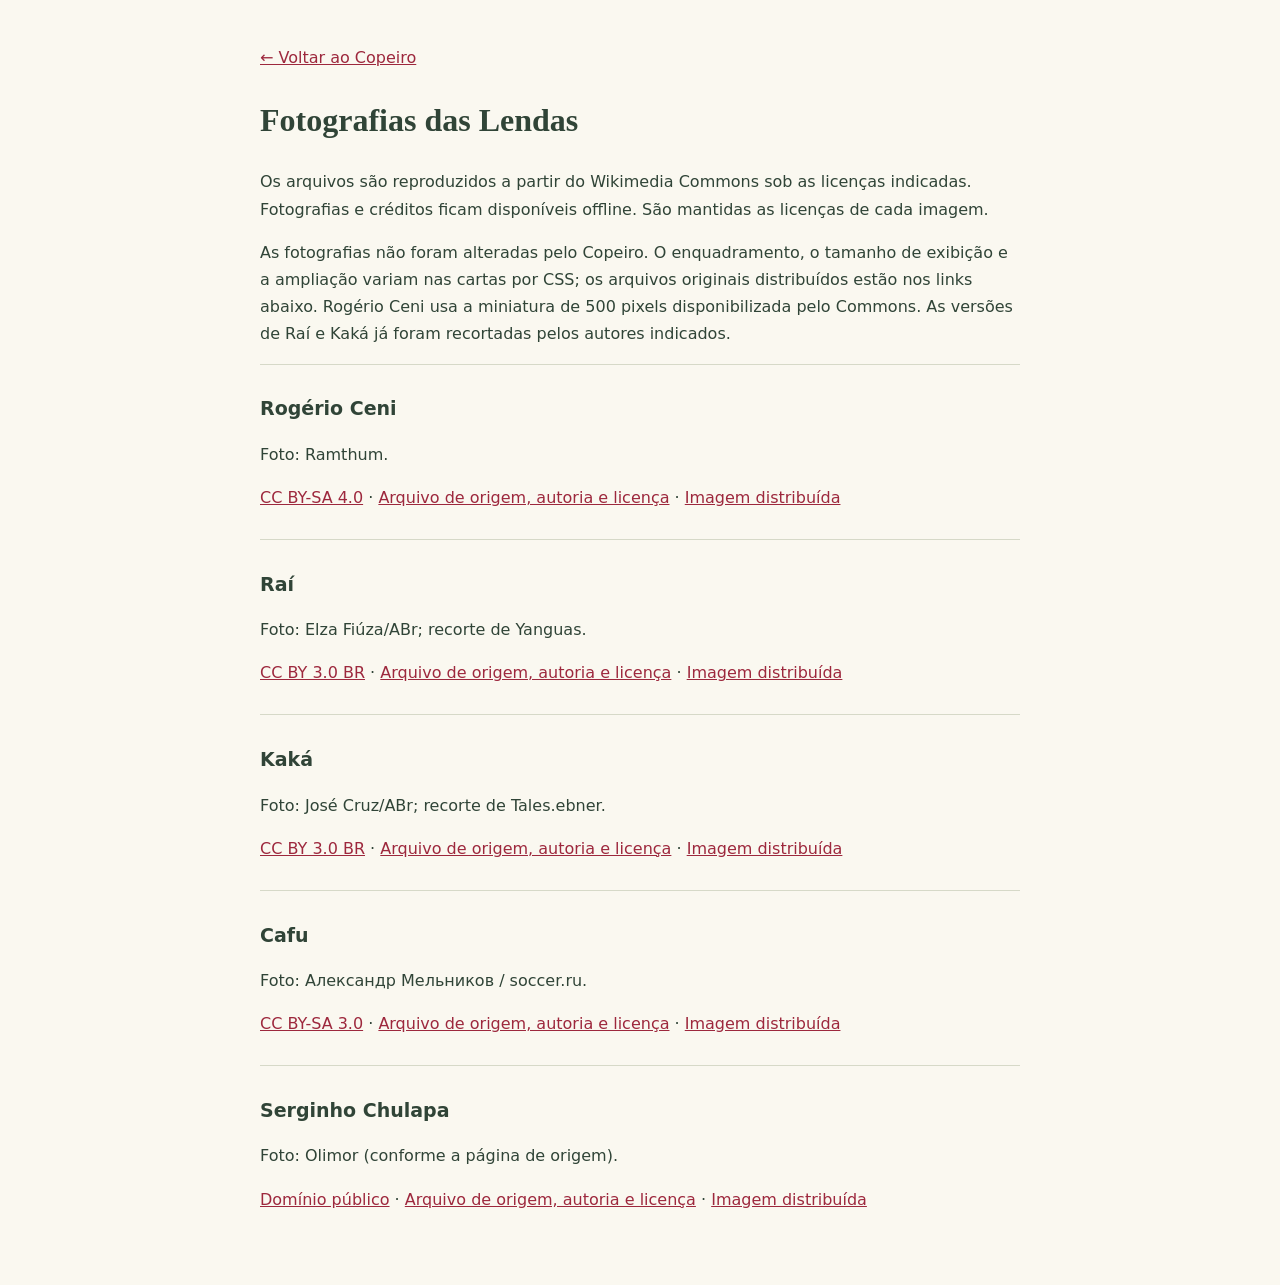
==== imagens/jogadores/CREDITOS.html @ b740996c "Release Cafe and Legends: level three cafe, three new players and legend portraits" ====
<!doctype html><html lang="pt-BR"><meta charset="utf-8"><meta name="viewport" content="width=device-width,initial-scale=1"><title>Créditos das fotos — Copeiro</title><style>body{max-width:760px;padding:24px;margin:20px auto;font:16px/1.7 system-ui;color:#304437;background:#faf8f0}article{border-top:1px solid #d6d9c8;padding:12px 0}h1{font-family:Georgia,serif}h2{font-size:19px}a{color:#9d283d}</style><a href="../../index.html">← Voltar ao Copeiro</a><h1>Fotografias das Lendas</h1><p>Os arquivos são reproduzidos a partir do Wikimedia Commons sob as licenças indicadas. Fotografias e créditos ficam disponíveis offline. São mantidas as licenças de cada imagem.</p><p>As fotografias não foram alteradas pelo Copeiro. O enquadramento, o tamanho de exibição e a ampliação variam nas cartas por CSS; os arquivos originais distribuídos estão nos links abaixo. Rogério Ceni usa a miniatura de 500 pixels disponibilizada pelo Commons. As versões de Raí e Kaká já foram recortadas pelos autores indicados.</p><article><h2>Rogério Ceni</h2><p>Foto: Ramthum.</p><p><a href="https://creativecommons.org/licenses/by-sa/4.0/">CC BY-SA 4.0</a> · <a href="https://commons.wikimedia.org/wiki/File:Rog%C3%A9rio_Ceni_2008.jpg">Arquivo de origem, autoria e licença</a> · <a href="./rogerio-ceni.jpg">Imagem distribuída</a></p></article><article><h2>Raí</h2><p>Foto: Elza Fiúza/ABr; recorte de Yanguas.</p><p><a href="https://creativecommons.org/licenses/by/3.0/br/">CC BY 3.0 BR</a> · <a href="https://commons.wikimedia.org/wiki/File:Rai_em_2009_cropped.jpg">Arquivo de origem, autoria e licença</a> · <a href="./rai.jpg">Imagem distribuída</a></p></article><article><h2>Kaká</h2><p>Foto: José Cruz/ABr; recorte de Tales.ebner.</p><p><a href="https://creativecommons.org/licenses/by/3.0/br/">CC BY 3.0 BR</a> · <a href="https://commons.wikimedia.org/wiki/File:Ricardo_Izecson_dos_Santos_Leite_%28Kak%C3%A1%29_01.jpg">Arquivo de origem, autoria e licença</a> · <a href="./kaka.jpg">Imagem distribuída</a></p></article><article><h2>Cafu</h2><p>Foto: Александр Мельников / soccer.ru.</p><p><a href="https://creativecommons.org/licenses/by-sa/3.0/">CC BY-SA 3.0</a> · <a href="https://commons.wikimedia.org/wiki/File:Marcos_Evangelista_de_Moraes.jpg">Arquivo de origem, autoria e licença</a> · <a href="./cafu.jpg">Imagem distribuída</a></p></article><article><h2>Serginho Chulapa</h2><p>Foto: Olimor (conforme a página de origem).</p><p><a href="https://commons.wikimedia.org/wiki/Commons:Copyright_tags#Public_domain">Domínio público</a> · <a href="https://commons.wikimedia.org/wiki/File:Serginho_chulapa.jpg">Arquivo de origem, autoria e licença</a> · <a href="./serginho-chulapa.jpg">Imagem distribuída</a></p></article></html>
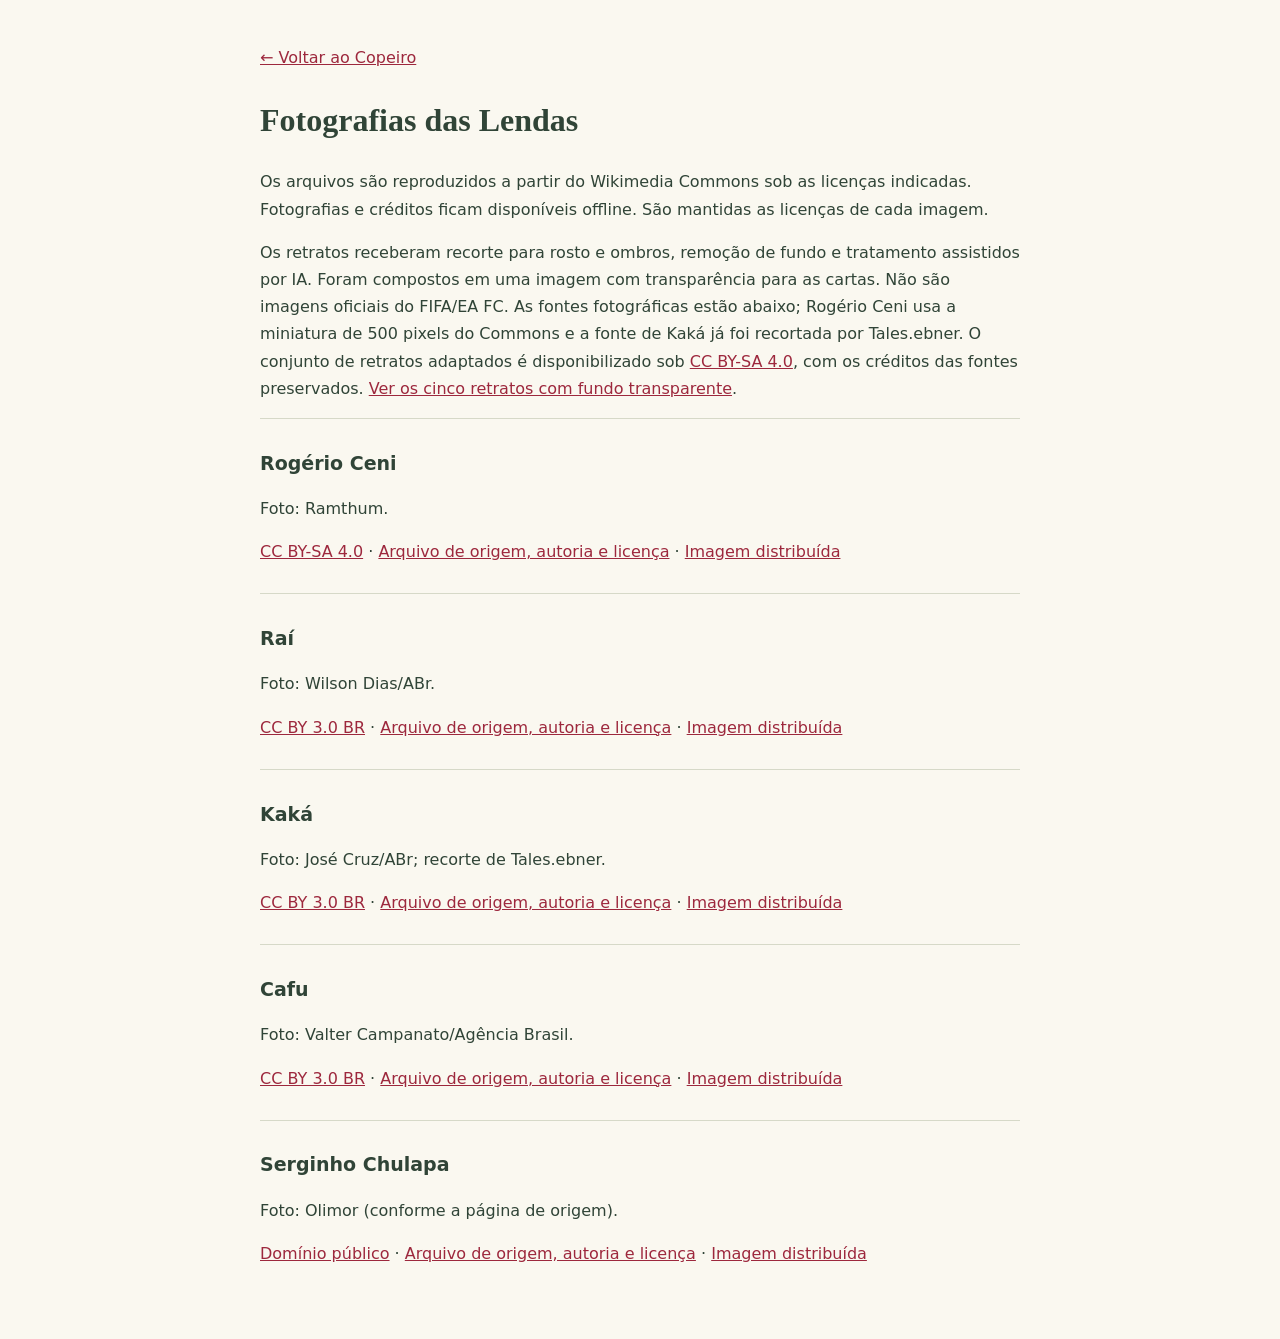
==== commit 6bf89c32: "Give legend cards transparent face portraits in the style of football cards" ====
--- a/imagens/jogadores/CREDITOS.html
+++ b/imagens/jogadores/CREDITOS.html
@@ -1 +1 @@
-<!doctype html><html lang="pt-BR"><meta charset="utf-8"><meta name="viewport" content="width=device-width,initial-scale=1"><title>Créditos das fotos — Copeiro</title><style>body{max-width:760px;padding:24px;margin:20px auto;font:16px/1.7 system-ui;color:#304437;background:#faf8f0}article{border-top:1px solid #d6d9c8;padding:12px 0}h1{font-family:Georgia,serif}h2{font-size:19px}a{color:#9d283d}</style><a href="../../index.html">← Voltar ao Copeiro</a><h1>Fotografias das Lendas</h1><p>Os arquivos são reproduzidos a partir do Wikimedia Commons sob as licenças indicadas. Fotografias e créditos ficam disponíveis offline. São mantidas as licenças de cada imagem.</p><p>As fotografias não foram alteradas pelo Copeiro. O enquadramento, o tamanho de exibição e a ampliação variam nas cartas por CSS; os arquivos originais distribuídos estão nos links abaixo. Rogério Ceni usa a miniatura de 500 pixels disponibilizada pelo Commons. As versões de Raí e Kaká já foram recortadas pelos autores indicados.</p><article><h2>Rogério Ceni</h2><p>Foto: Ramthum.</p><p><a href="https://creativecommons.org/licenses/by-sa/4.0/">CC BY-SA 4.0</a> · <a href="https://commons.wikimedia.org/wiki/File:Rog%C3%A9rio_Ceni_2008.jpg">Arquivo de origem, autoria e licença</a> · <a href="./rogerio-ceni.jpg">Imagem distribuída</a></p></article><article><h2>Raí</h2><p>Foto: Elza Fiúza/ABr; recorte de Yanguas.</p><p><a href="https://creativecommons.org/licenses/by/3.0/br/">CC BY 3.0 BR</a> · <a href="https://commons.wikimedia.org/wiki/File:Rai_em_2009_cropped.jpg">Arquivo de origem, autoria e licença</a> · <a href="./rai.jpg">Imagem distribuída</a></p></article><article><h2>Kaká</h2><p>Foto: José Cruz/ABr; recorte de Tales.ebner.</p><p><a href="https://creativecommons.org/licenses/by/3.0/br/">CC BY 3.0 BR</a> · <a href="https://commons.wikimedia.org/wiki/File:Ricardo_Izecson_dos_Santos_Leite_%28Kak%C3%A1%29_01.jpg">Arquivo de origem, autoria e licença</a> · <a href="./kaka.jpg">Imagem distribuída</a></p></article><article><h2>Cafu</h2><p>Foto: Александр Мельников / soccer.ru.</p><p><a href="https://creativecommons.org/licenses/by-sa/3.0/">CC BY-SA 3.0</a> · <a href="https://commons.wikimedia.org/wiki/File:Marcos_Evangelista_de_Moraes.jpg">Arquivo de origem, autoria e licença</a> · <a href="./cafu.jpg">Imagem distribuída</a></p></article><article><h2>Serginho Chulapa</h2><p>Foto: Olimor (conforme a página de origem).</p><p><a href="https://commons.wikimedia.org/wiki/Commons:Copyright_tags#Public_domain">Domínio público</a> · <a href="https://commons.wikimedia.org/wiki/File:Serginho_chulapa.jpg">Arquivo de origem, autoria e licença</a> · <a href="./serginho-chulapa.jpg">Imagem distribuída</a></p></article></html>+<!doctype html><html lang="pt-BR"><meta charset="utf-8"><meta name="viewport" content="width=device-width,initial-scale=1"><title>Créditos das fotos — Copeiro</title><style>body{max-width:760px;padding:24px;margin:20px auto;font:16px/1.7 system-ui;color:#304437;background:#faf8f0}article{border-top:1px solid #d6d9c8;padding:12px 0}h1{font-family:Georgia,serif}h2{font-size:19px}a{color:#9d283d}</style><a href="../../index.html">← Voltar ao Copeiro</a><h1>Fotografias das Lendas</h1><p>Os arquivos são reproduzidos a partir do Wikimedia Commons sob as licenças indicadas. Fotografias e créditos ficam disponíveis offline. São mantidas as licenças de cada imagem.</p><p>Os retratos receberam recorte para rosto e ombros, remoção de fundo e tratamento assistidos por IA. Foram compostos em uma imagem com transparência para as cartas. Não são imagens oficiais do FIFA/EA FC. As fontes fotográficas estão abaixo; Rogério Ceni usa a miniatura de 500 pixels do Commons e a fonte de Kaká já foi recortada por Tales.ebner. O conjunto de retratos adaptados é disponibilizado sob <a href="https://creativecommons.org/licenses/by-sa/4.0/">CC BY-SA 4.0</a>, com os créditos das fontes preservados. <a href="./lendas-retratos.png?v=140">Ver os cinco retratos com fundo transparente</a>.</p><article><h2>Rogério Ceni</h2><p>Foto: Ramthum.</p><p><a href="https://creativecommons.org/licenses/by-sa/4.0/">CC BY-SA 4.0</a> · <a href="https://commons.wikimedia.org/wiki/File:Rog%C3%A9rio_Ceni_2008.jpg">Arquivo de origem, autoria e licença</a> · <a href="./rogerio-ceni.jpg?v=139">Imagem distribuída</a></p></article><article><h2>Raí</h2><p>Foto: Wilson Dias/ABr.</p><p><a href="https://creativecommons.org/licenses/by/3.0/br/">CC BY 3.0 BR</a> · <a href="https://commons.wikimedia.org/wiki/File:Raiembrasilia.jpg">Arquivo de origem, autoria e licença</a> · <a href="./rai.jpg?v=140">Imagem distribuída</a></p></article><article><h2>Kaká</h2><p>Foto: José Cruz/ABr; recorte de Tales.ebner.</p><p><a href="https://creativecommons.org/licenses/by/3.0/br/">CC BY 3.0 BR</a> · <a href="https://commons.wikimedia.org/wiki/File:Ricardo_Izecson_dos_Santos_Leite_%28Kak%C3%A1%29_01.jpg">Arquivo de origem, autoria e licença</a> · <a href="./kaka.jpg?v=139">Imagem distribuída</a></p></article><article><h2>Cafu</h2><p>Foto: Valter Campanato/Agência Brasil.</p><p><a href="https://creativecommons.org/licenses/by/3.0/br/">CC BY 3.0 BR</a> · <a href="https://commons.wikimedia.org/wiki/File:Exposi%C3%A7%C3%A3o_Brasil%2C_um_pa%C3%ADs%2C_um_mundo_-_Cafu_%28cropped%29.jpg">Arquivo de origem, autoria e licença</a> · <a href="./cafu.jpg?v=140">Imagem distribuída</a></p></article><article><h2>Serginho Chulapa</h2><p>Foto: Olimor (conforme a página de origem).</p><p><a href="https://commons.wikimedia.org/wiki/Commons:Copyright_tags#Public_domain">Domínio público</a> · <a href="https://commons.wikimedia.org/wiki/File:Serginho_chulapa.jpg">Arquivo de origem, autoria e licença</a> · <a href="./serginho-chulapa.jpg?v=139">Imagem distribuída</a></p></article></html>
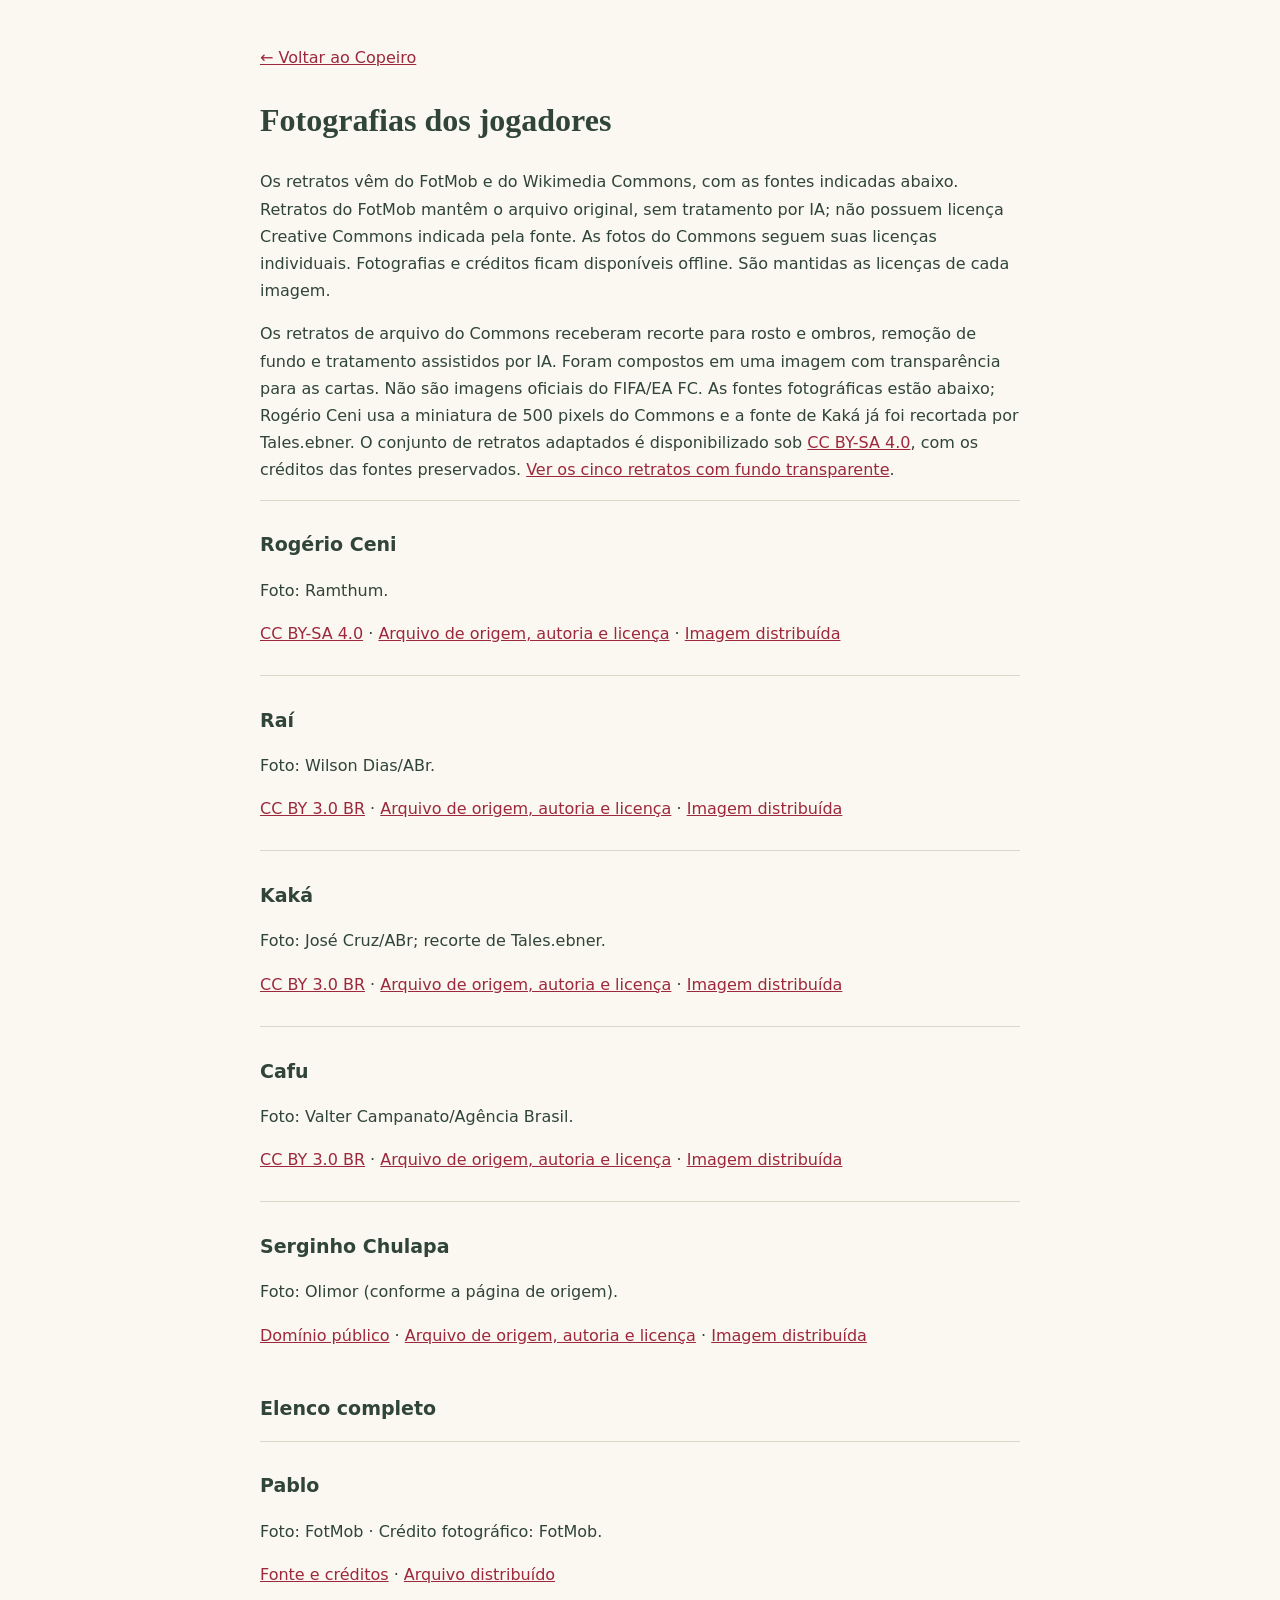
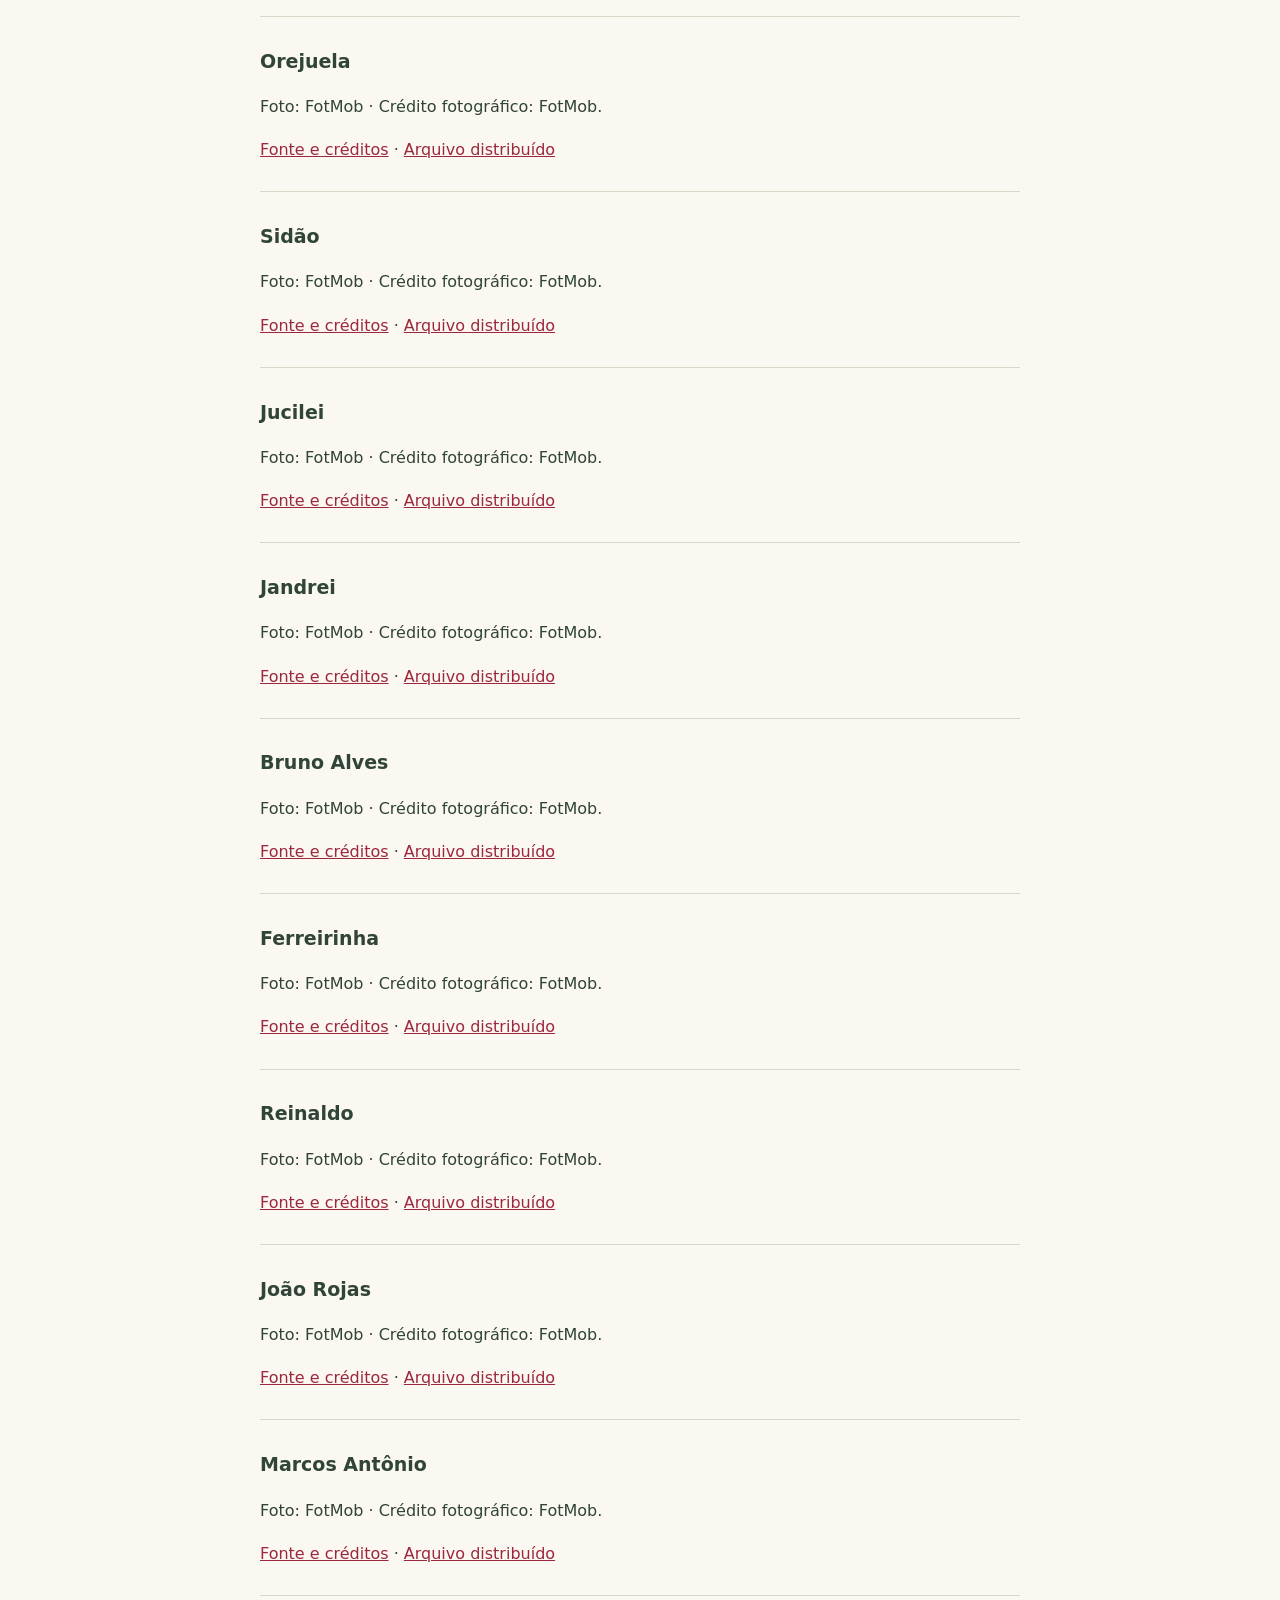
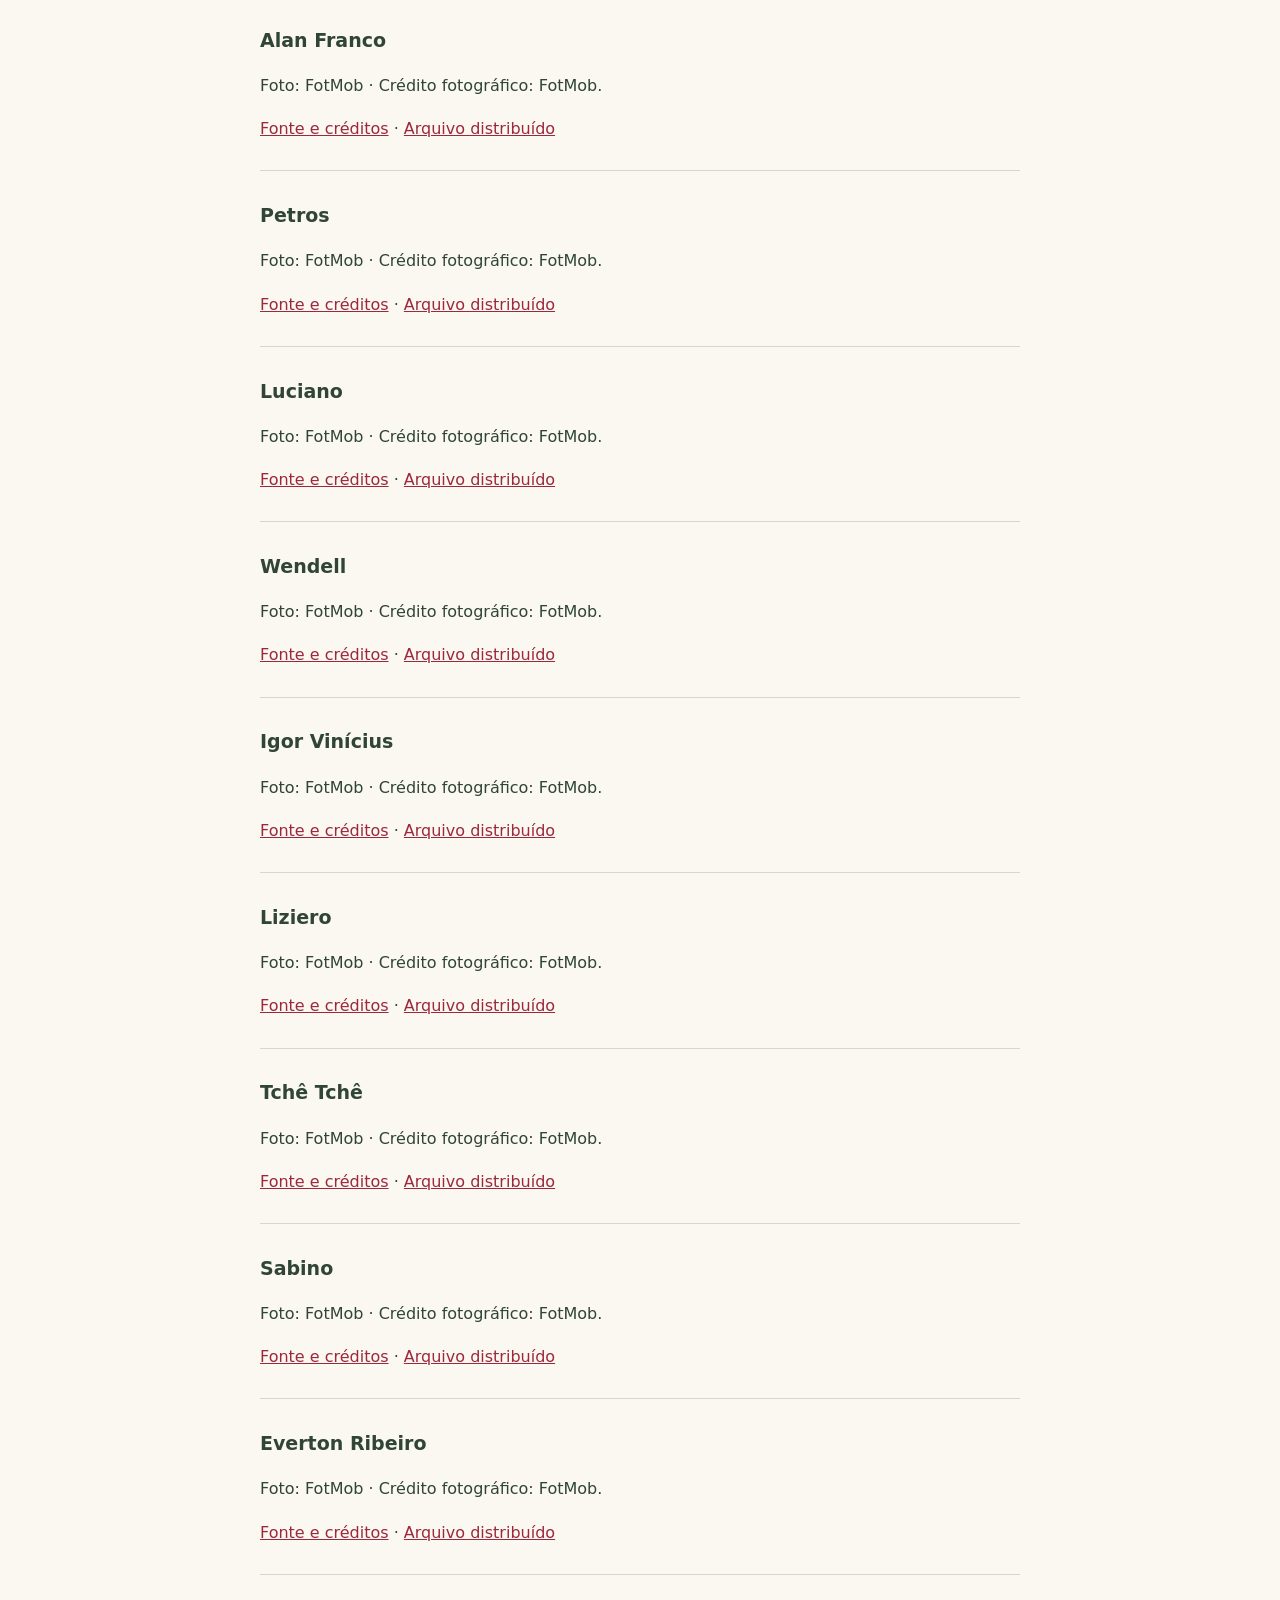
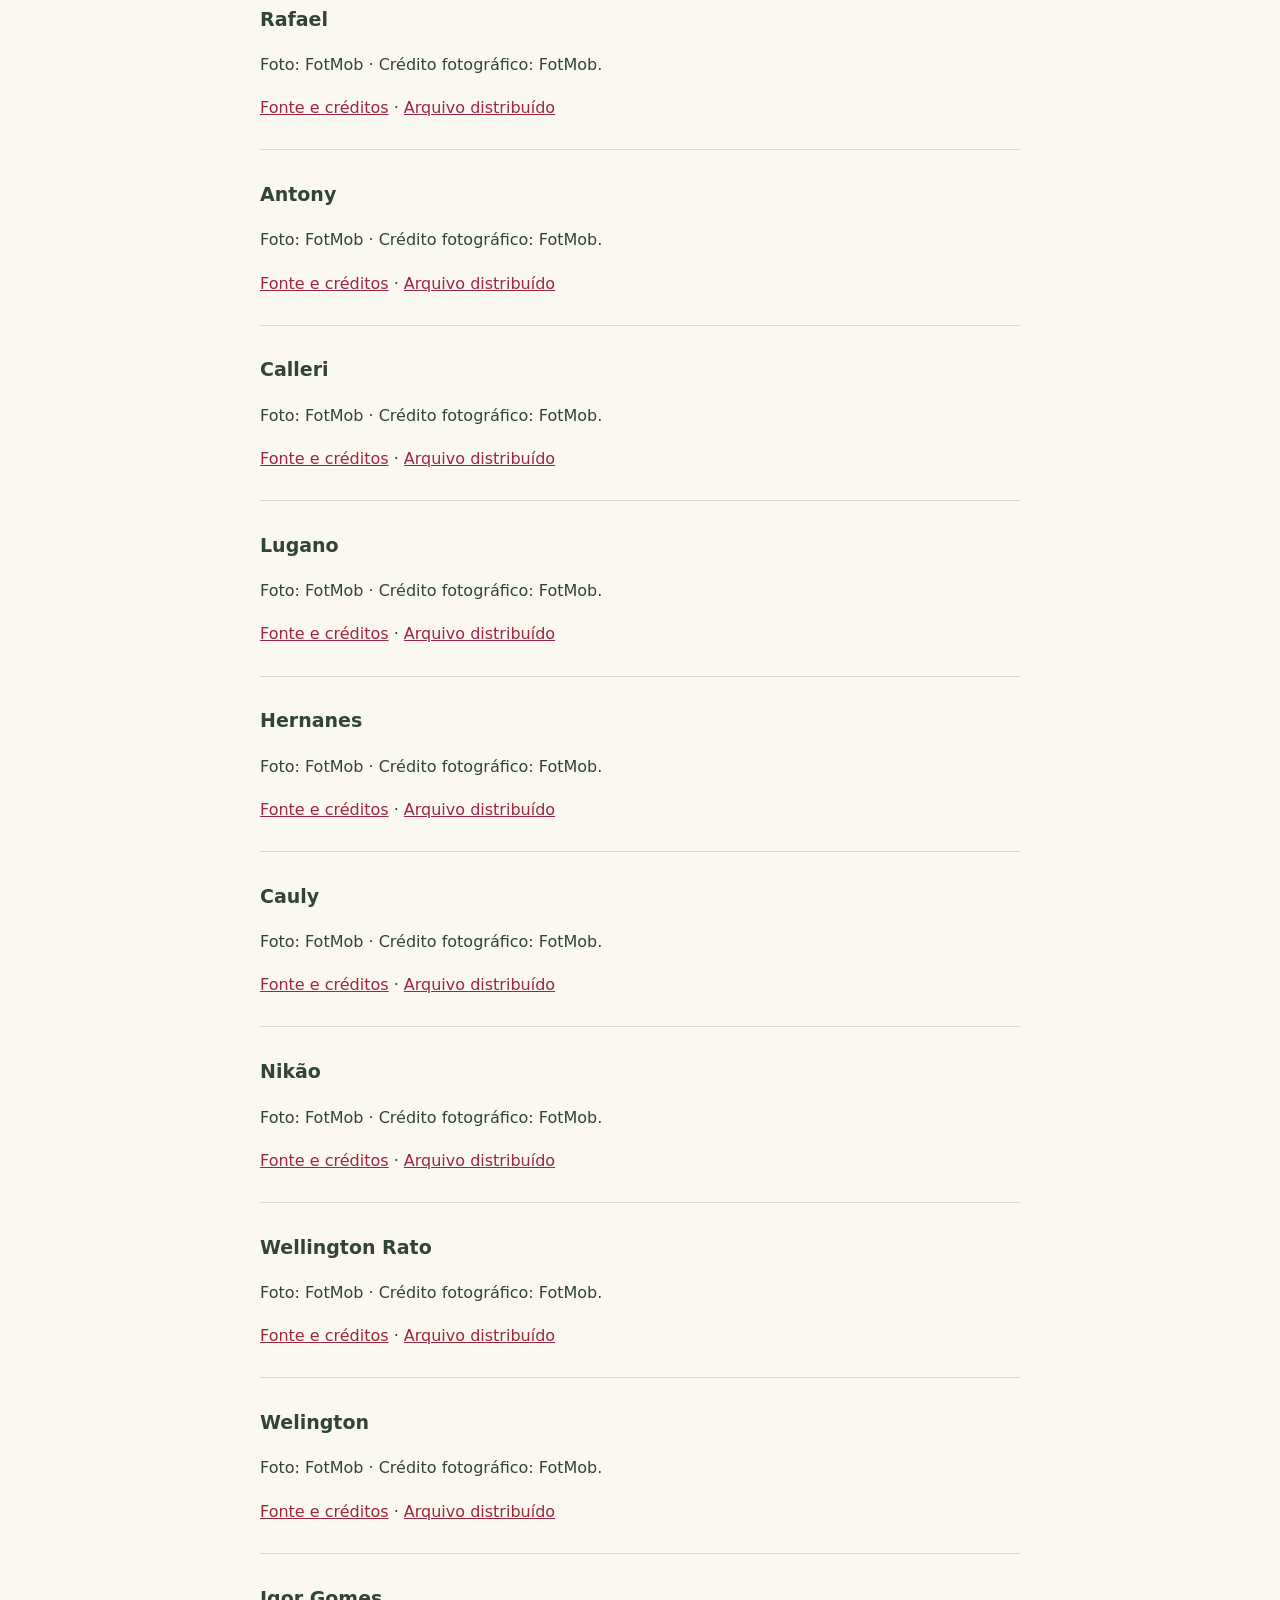
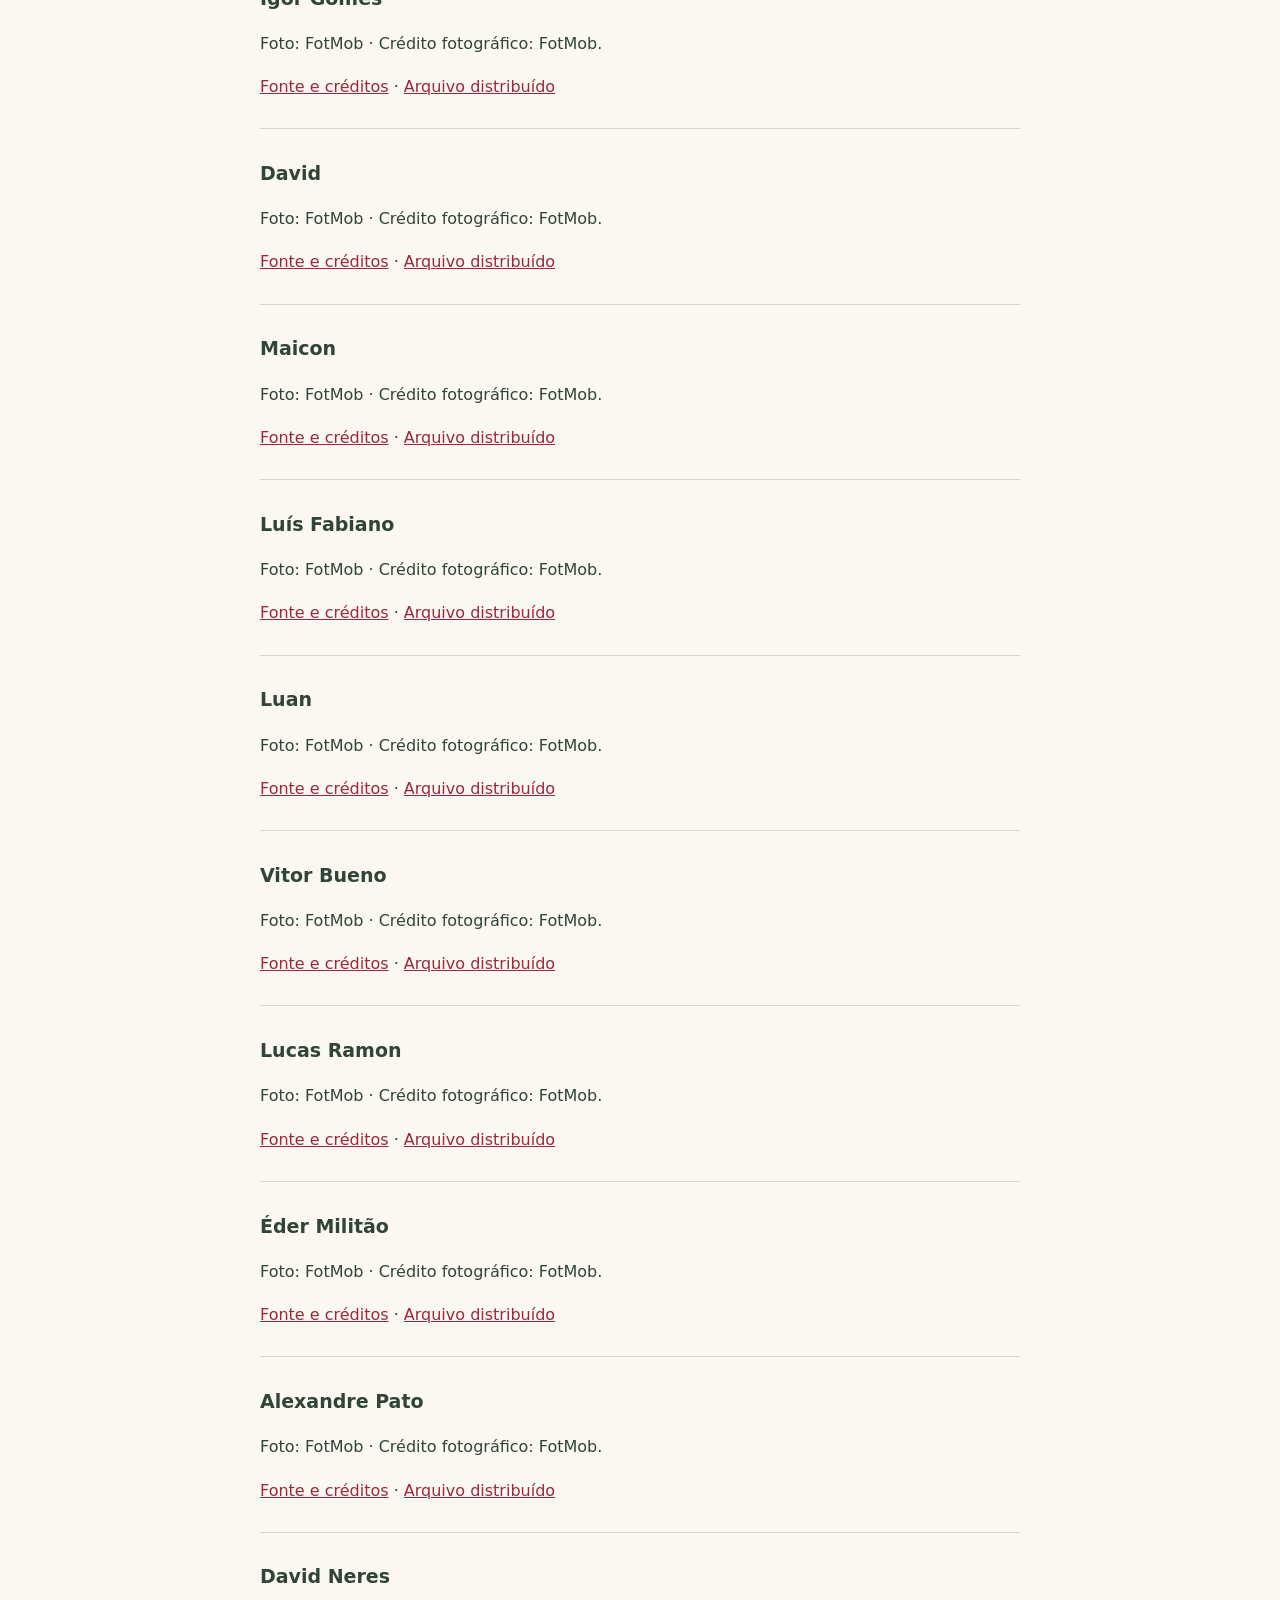
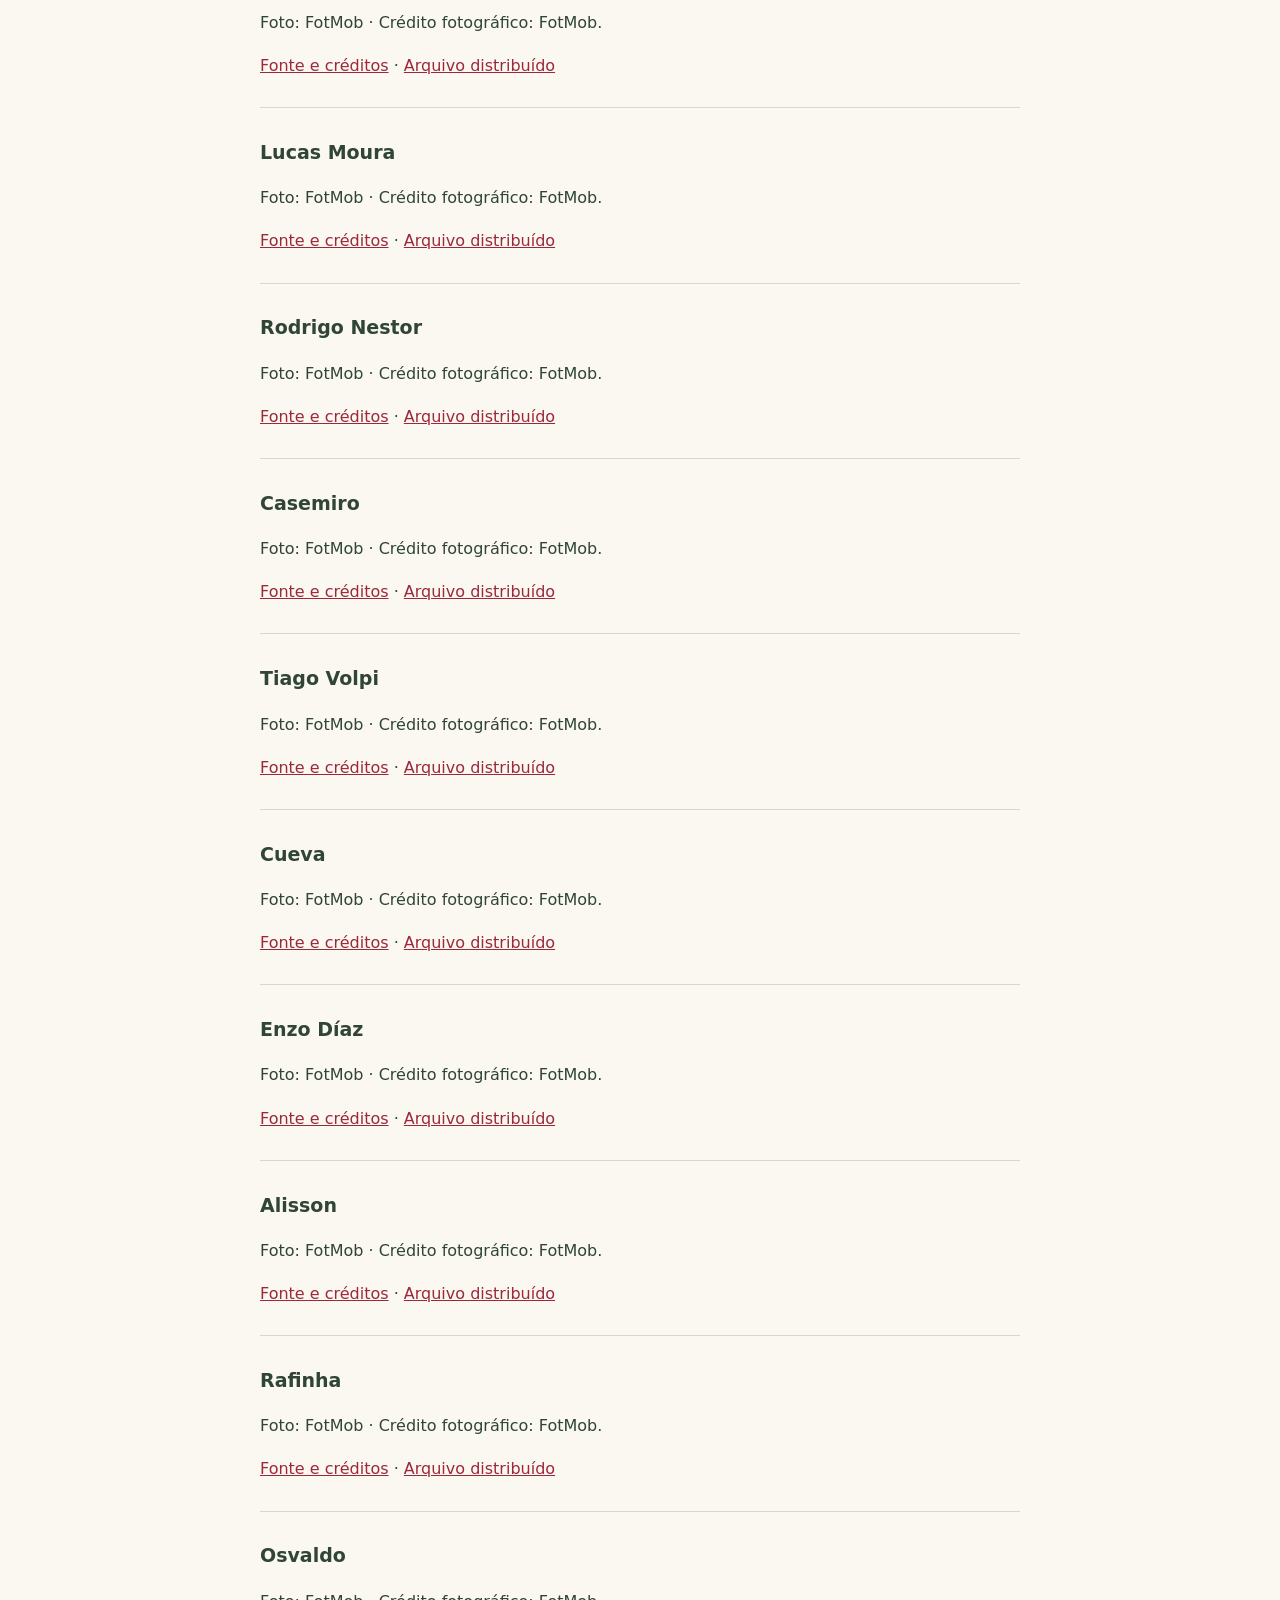
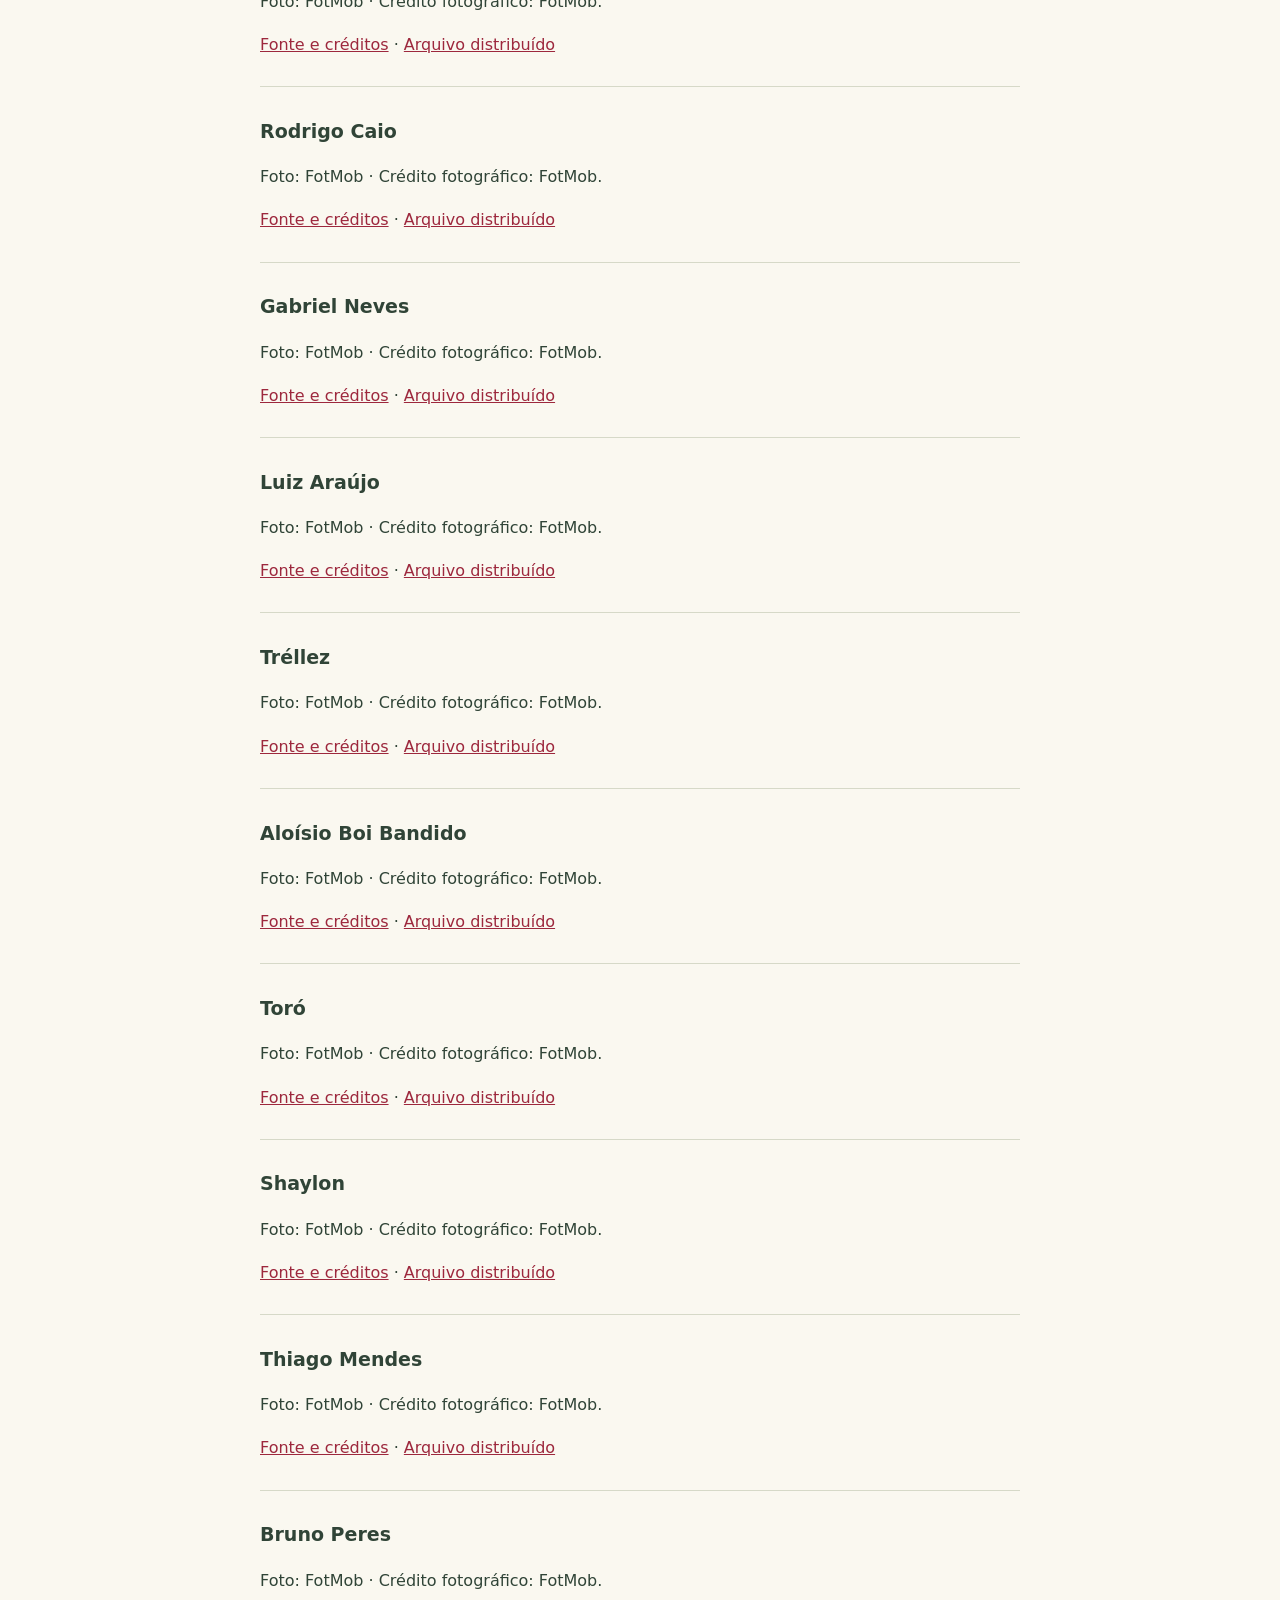
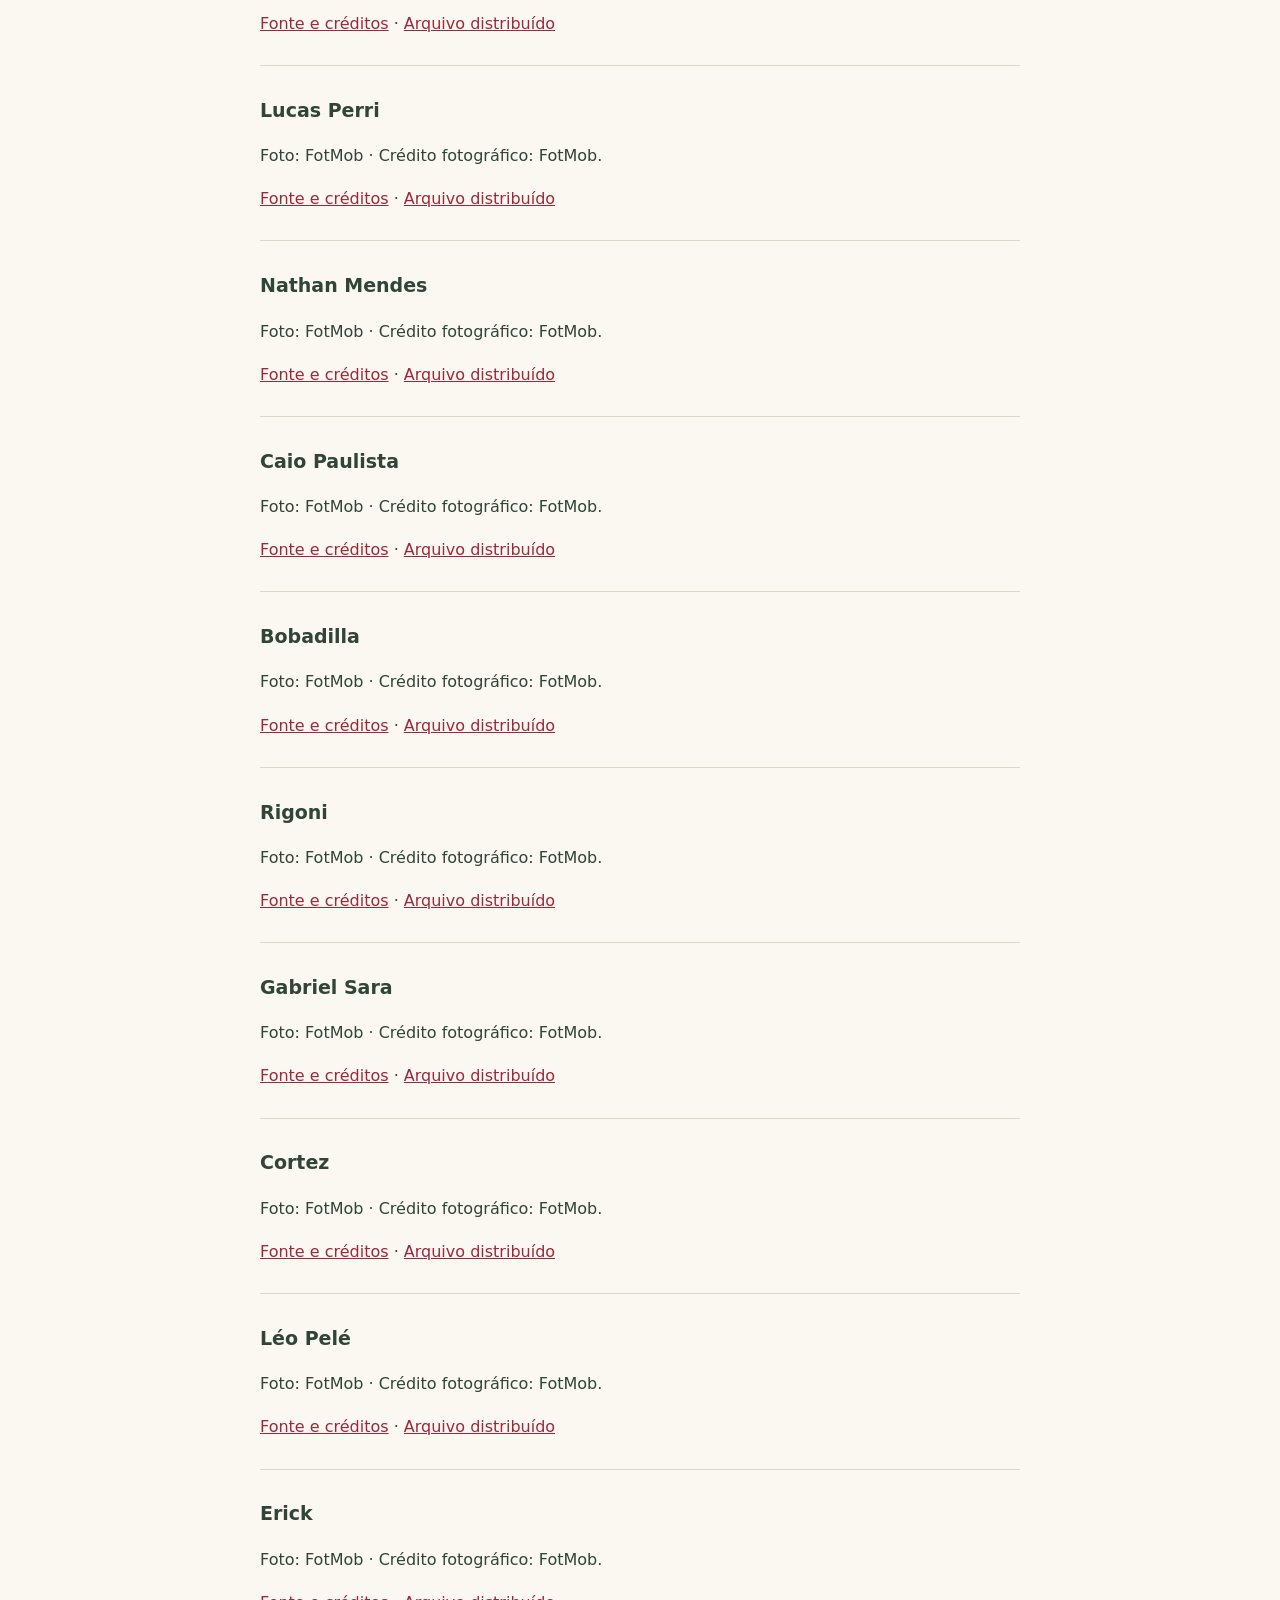
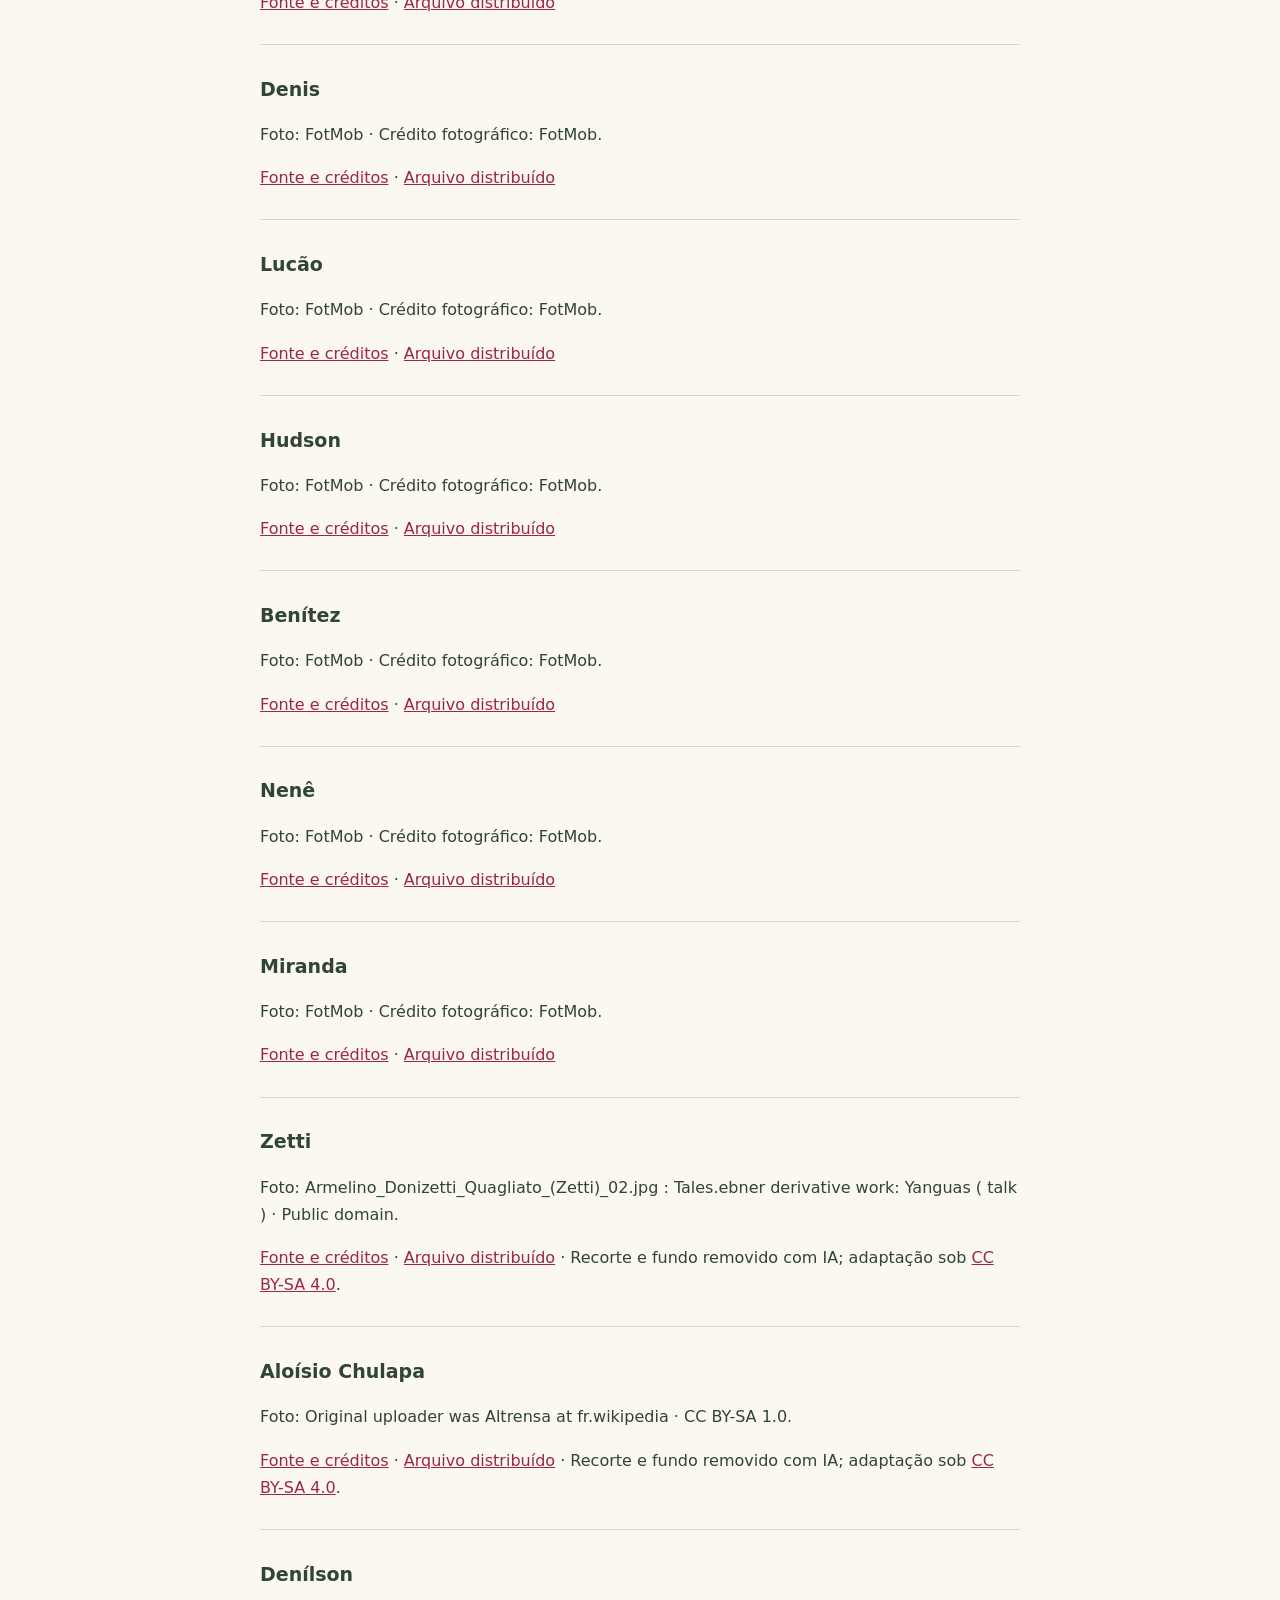
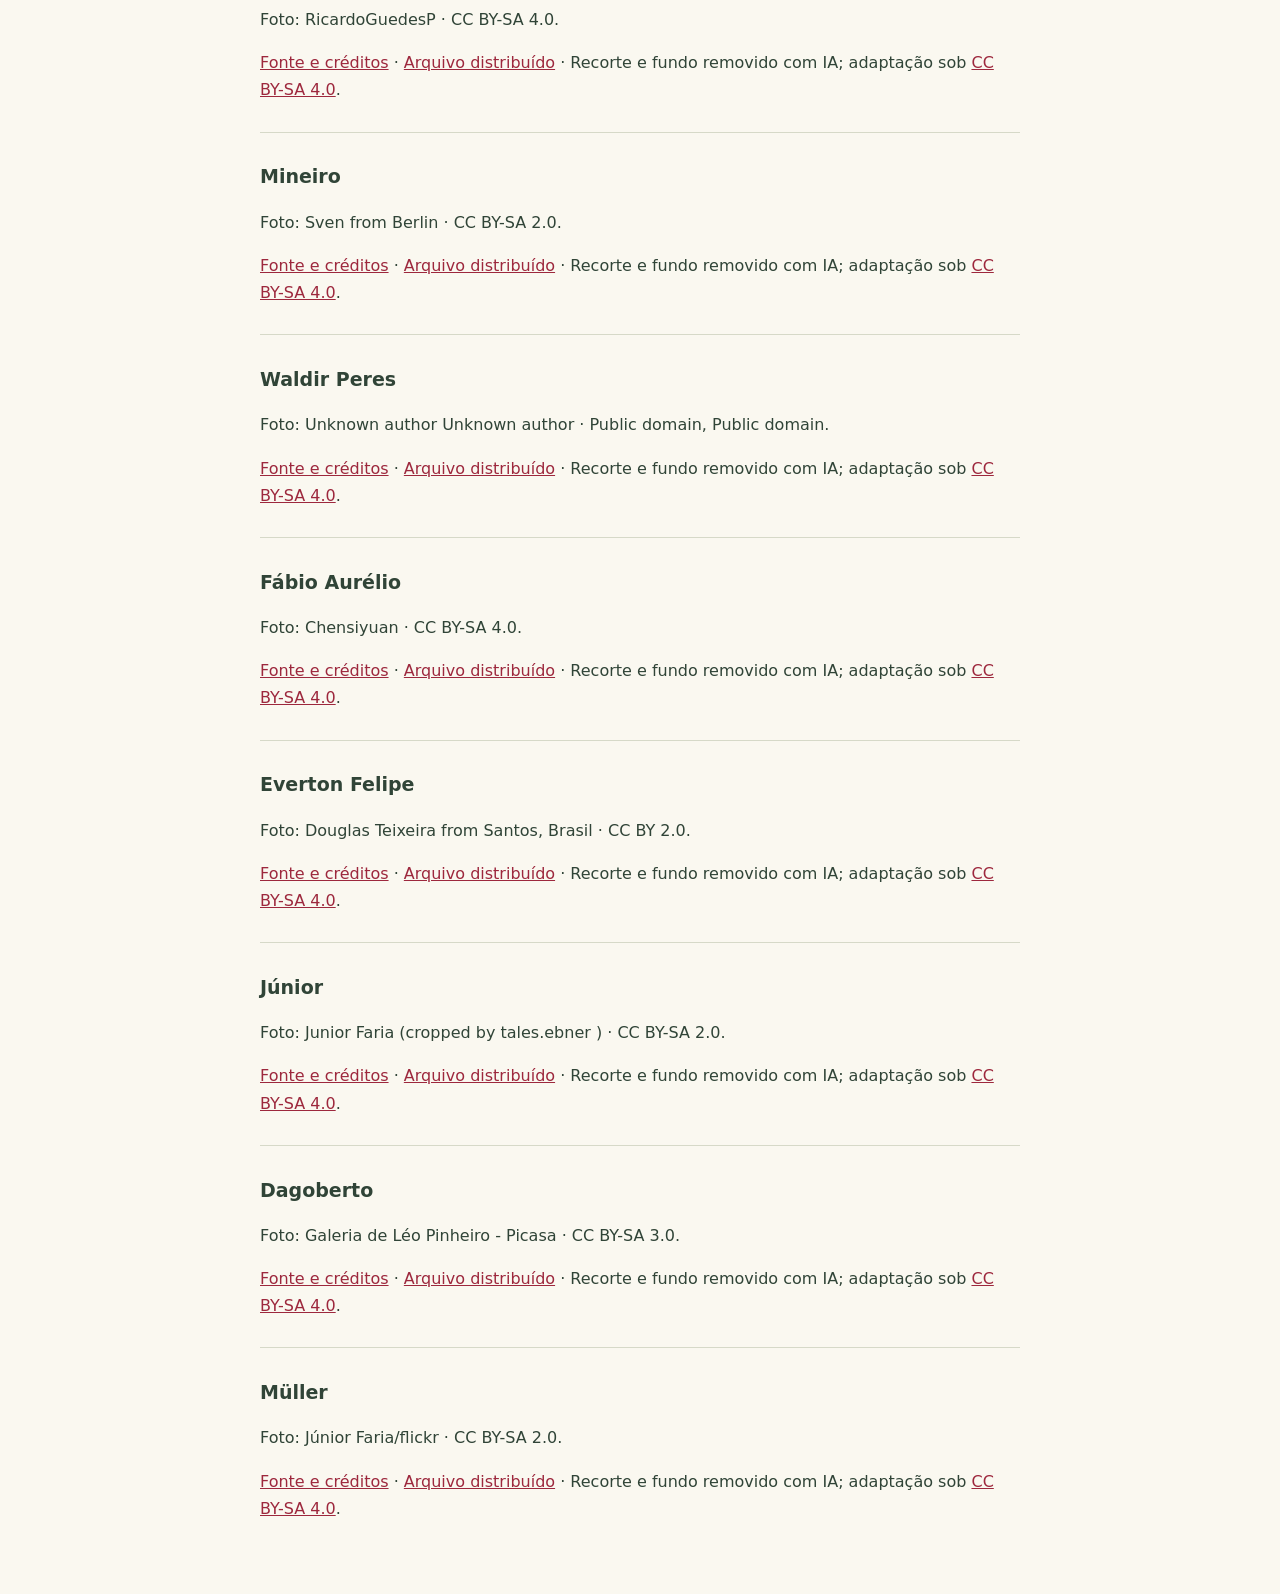
==== commit 45c21e59: "Add portraits for entire squad and sell duplicates during pack reveal" ====
--- a/imagens/jogadores/CREDITOS.html
+++ b/imagens/jogadores/CREDITOS.html
@@ -1 +1 @@
-<!doctype html><html lang="pt-BR"><meta charset="utf-8"><meta name="viewport" content="width=device-width,initial-scale=1"><title>Créditos das fotos — Copeiro</title><style>body{max-width:760px;padding:24px;margin:20px auto;font:16px/1.7 system-ui;color:#304437;background:#faf8f0}article{border-top:1px solid #d6d9c8;padding:12px 0}h1{font-family:Georgia,serif}h2{font-size:19px}a{color:#9d283d}</style><a href="../../index.html">← Voltar ao Copeiro</a><h1>Fotografias das Lendas</h1><p>Os arquivos são reproduzidos a partir do Wikimedia Commons sob as licenças indicadas. Fotografias e créditos ficam disponíveis offline. São mantidas as licenças de cada imagem.</p><p>Os retratos receberam recorte para rosto e ombros, remoção de fundo e tratamento assistidos por IA. Foram compostos em uma imagem com transparência para as cartas. Não são imagens oficiais do FIFA/EA FC. As fontes fotográficas estão abaixo; Rogério Ceni usa a miniatura de 500 pixels do Commons e a fonte de Kaká já foi recortada por Tales.ebner. O conjunto de retratos adaptados é disponibilizado sob <a href="https://creativecommons.org/licenses/by-sa/4.0/">CC BY-SA 4.0</a>, com os créditos das fontes preservados. <a href="./lendas-retratos.png?v=140">Ver os cinco retratos com fundo transparente</a>.</p><article><h2>Rogério Ceni</h2><p>Foto: Ramthum.</p><p><a href="https://creativecommons.org/licenses/by-sa/4.0/">CC BY-SA 4.0</a> · <a href="https://commons.wikimedia.org/wiki/File:Rog%C3%A9rio_Ceni_2008.jpg">Arquivo de origem, autoria e licença</a> · <a href="./rogerio-ceni.jpg?v=139">Imagem distribuída</a></p></article><article><h2>Raí</h2><p>Foto: Wilson Dias/ABr.</p><p><a href="https://creativecommons.org/licenses/by/3.0/br/">CC BY 3.0 BR</a> · <a href="https://commons.wikimedia.org/wiki/File:Raiembrasilia.jpg">Arquivo de origem, autoria e licença</a> · <a href="./rai.jpg?v=140">Imagem distribuída</a></p></article><article><h2>Kaká</h2><p>Foto: José Cruz/ABr; recorte de Tales.ebner.</p><p><a href="https://creativecommons.org/licenses/by/3.0/br/">CC BY 3.0 BR</a> · <a href="https://commons.wikimedia.org/wiki/File:Ricardo_Izecson_dos_Santos_Leite_%28Kak%C3%A1%29_01.jpg">Arquivo de origem, autoria e licença</a> · <a href="./kaka.jpg?v=139">Imagem distribuída</a></p></article><article><h2>Cafu</h2><p>Foto: Valter Campanato/Agência Brasil.</p><p><a href="https://creativecommons.org/licenses/by/3.0/br/">CC BY 3.0 BR</a> · <a href="https://commons.wikimedia.org/wiki/File:Exposi%C3%A7%C3%A3o_Brasil%2C_um_pa%C3%ADs%2C_um_mundo_-_Cafu_%28cropped%29.jpg">Arquivo de origem, autoria e licença</a> · <a href="./cafu.jpg?v=140">Imagem distribuída</a></p></article><article><h2>Serginho Chulapa</h2><p>Foto: Olimor (conforme a página de origem).</p><p><a href="https://commons.wikimedia.org/wiki/Commons:Copyright_tags#Public_domain">Domínio público</a> · <a href="https://commons.wikimedia.org/wiki/File:Serginho_chulapa.jpg">Arquivo de origem, autoria e licença</a> · <a href="./serginho-chulapa.jpg?v=139">Imagem distribuída</a></p></article></html>+<!doctype html><html lang="pt-BR"><meta charset="utf-8"><meta name="viewport" content="width=device-width,initial-scale=1"><title>Créditos das fotos — Copeiro</title><style>body{max-width:760px;padding:24px;margin:20px auto;font:16px/1.7 system-ui;color:#304437;background:#faf8f0}article{border-top:1px solid #d6d9c8;padding:12px 0}h1{font-family:Georgia,serif}h2{font-size:19px}a{color:#9d283d}</style><a href="../../index.html">← Voltar ao Copeiro</a><h1>Fotografias dos jogadores</h1><p>Os retratos vêm do FotMob e do Wikimedia Commons, com as fontes indicadas abaixo. Retratos do FotMob mantêm o arquivo original, sem tratamento por IA; não possuem licença Creative Commons indicada pela fonte. As fotos do Commons seguem suas licenças individuais. Fotografias e créditos ficam disponíveis offline. São mantidas as licenças de cada imagem.</p><p>Os retratos de arquivo do Commons receberam recorte para rosto e ombros, remoção de fundo e tratamento assistidos por IA. Foram compostos em uma imagem com transparência para as cartas. Não são imagens oficiais do FIFA/EA FC. As fontes fotográficas estão abaixo; Rogério Ceni usa a miniatura de 500 pixels do Commons e a fonte de Kaká já foi recortada por Tales.ebner. O conjunto de retratos adaptados é disponibilizado sob <a href="https://creativecommons.org/licenses/by-sa/4.0/">CC BY-SA 4.0</a>, com os créditos das fontes preservados. <a href="./lendas-retratos.png?v=140">Ver os cinco retratos com fundo transparente</a>.</p><article><h2>Rogério Ceni</h2><p>Foto: Ramthum.</p><p><a href="https://creativecommons.org/licenses/by-sa/4.0/">CC BY-SA 4.0</a> · <a href="https://commons.wikimedia.org/wiki/File:Rog%C3%A9rio_Ceni_2008.jpg">Arquivo de origem, autoria e licença</a> · <a href="./rogerio-ceni.jpg?v=139">Imagem distribuída</a></p></article><article><h2>Raí</h2><p>Foto: Wilson Dias/ABr.</p><p><a href="https://creativecommons.org/licenses/by/3.0/br/">CC BY 3.0 BR</a> · <a href="https://commons.wikimedia.org/wiki/File:Raiembrasilia.jpg">Arquivo de origem, autoria e licença</a> · <a href="./rai.jpg?v=140">Imagem distribuída</a></p></article><article><h2>Kaká</h2><p>Foto: José Cruz/ABr; recorte de Tales.ebner.</p><p><a href="https://creativecommons.org/licenses/by/3.0/br/">CC BY 3.0 BR</a> · <a href="https://commons.wikimedia.org/wiki/File:Ricardo_Izecson_dos_Santos_Leite_%28Kak%C3%A1%29_01.jpg">Arquivo de origem, autoria e licença</a> · <a href="./kaka.jpg?v=139">Imagem distribuída</a></p></article><article><h2>Cafu</h2><p>Foto: Valter Campanato/Agência Brasil.</p><p><a href="https://creativecommons.org/licenses/by/3.0/br/">CC BY 3.0 BR</a> · <a href="https://commons.wikimedia.org/wiki/File:Exposi%C3%A7%C3%A3o_Brasil%2C_um_pa%C3%ADs%2C_um_mundo_-_Cafu_%28cropped%29.jpg">Arquivo de origem, autoria e licença</a> · <a href="./cafu.jpg?v=140">Imagem distribuída</a></p></article><article><h2>Serginho Chulapa</h2><p>Foto: Olimor (conforme a página de origem).</p><p><a href="https://commons.wikimedia.org/wiki/Commons:Copyright_tags#Public_domain">Domínio público</a> · <a href="https://commons.wikimedia.org/wiki/File:Serginho_chulapa.jpg">Arquivo de origem, autoria e licença</a> · <a href="./serginho-chulapa.jpg?v=139">Imagem distribuída</a></p></article><h2>Elenco completo</h2><article><h2>Pablo</h2><p>Foto: FotMob · Crédito fotográfico: FotMob.</p><p><a href="https://www.fotmob.com/players/287902">Fonte e créditos</a> · <a href="./elenco/pablo.png?v=142">Arquivo distribuído</a></p></article><article><h2>Orejuela</h2><p>Foto: FotMob · Crédito fotográfico: FotMob.</p><p><a href="https://www.fotmob.com/players/496958">Fonte e créditos</a> · <a href="./elenco/orejuela.png?v=142">Arquivo distribuído</a></p></article><article><h2>Sidão</h2><p>Foto: FotMob · Crédito fotográfico: FotMob.</p><p><a href="https://www.fotmob.com/players/214485">Fonte e créditos</a> · <a href="./elenco/sidao.png?v=142">Arquivo distribuído</a></p></article><article><h2>Jucilei</h2><p>Foto: FotMob · Crédito fotográfico: FotMob.</p><p><a href="https://www.fotmob.com/players/172402">Fonte e créditos</a> · <a href="./elenco/jucilei.png?v=142">Arquivo distribuído</a></p></article><article><h2>Jandrei</h2><p>Foto: FotMob · Crédito fotográfico: FotMob.</p><p><a href="https://www.fotmob.com/players/844089">Fonte e créditos</a> · <a href="./elenco/jandrei.png?v=142">Arquivo distribuído</a></p></article><article><h2>Bruno Alves</h2><p>Foto: FotMob · Crédito fotográfico: FotMob.</p><p><a href="https://www.fotmob.com/players/263948">Fonte e créditos</a> · <a href="./elenco/bruno-alves.png?v=142">Arquivo distribuído</a></p></article><article><h2>Ferreirinha</h2><p>Foto: FotMob · Crédito fotográfico: FotMob.</p><p><a href="https://www.fotmob.com/players/1098104">Fonte e créditos</a> · <a href="./elenco/ferreirinha.png?v=142">Arquivo distribuído</a></p></article><article><h2>Reinaldo</h2><p>Foto: FotMob · Crédito fotográfico: FotMob.</p><p><a href="https://www.fotmob.com/players/306512">Fonte e créditos</a> · <a href="./elenco/reinaldo.png?v=142">Arquivo distribuído</a></p></article><article><h2>João Rojas</h2><p>Foto: FotMob · Crédito fotográfico: FotMob.</p><p><a href="https://www.fotmob.com/players/114065">Fonte e créditos</a> · <a href="./elenco/joao-rojas.png?v=142">Arquivo distribuído</a></p></article><article><h2>Marcos Antônio</h2><p>Foto: FotMob · Crédito fotográfico: FotMob.</p><p><a href="https://www.fotmob.com/players/890205">Fonte e créditos</a> · <a href="./elenco/marcos-antonio.png?v=142">Arquivo distribuído</a></p></article><article><h2>Alan Franco</h2><p>Foto: FotMob · Crédito fotográfico: FotMob.</p><p><a href="https://www.fotmob.com/players/832165">Fonte e créditos</a> · <a href="./elenco/alan-franco.png?v=142">Arquivo distribuído</a></p></article><article><h2>Petros</h2><p>Foto: FotMob · Crédito fotográfico: FotMob.</p><p><a href="https://www.fotmob.com/players/535600">Fonte e créditos</a> · <a href="./elenco/petros.png?v=142">Arquivo distribuído</a></p></article><article><h2>Luciano</h2><p>Foto: FotMob · Crédito fotográfico: FotMob.</p><p><a href="https://www.fotmob.com/players/399130">Fonte e créditos</a> · <a href="./elenco/luciano.png?v=142">Arquivo distribuído</a></p></article><article><h2>Wendell</h2><p>Foto: FotMob · Crédito fotográfico: FotMob.</p><p><a href="https://www.fotmob.com/players/487867">Fonte e créditos</a> · <a href="./elenco/wendell.png?v=142">Arquivo distribuído</a></p></article><article><h2>Igor Vinícius</h2><p>Foto: FotMob · Crédito fotográfico: FotMob.</p><p><a href="https://www.fotmob.com/players/916348">Fonte e créditos</a> · <a href="./elenco/igor-vinicius.png?v=142">Arquivo distribuído</a></p></article><article><h2>Liziero</h2><p>Foto: FotMob · Crédito fotográfico: FotMob.</p><p><a href="https://www.fotmob.com/players/902693">Fonte e créditos</a> · <a href="./elenco/liziero.png?v=142">Arquivo distribuído</a></p></article><article><h2>Tchê Tchê</h2><p>Foto: FotMob · Crédito fotográfico: FotMob.</p><p><a href="https://www.fotmob.com/players/637718">Fonte e créditos</a> · <a href="./elenco/tche-tche.png?v=142">Arquivo distribuído</a></p></article><article><h2>Sabino</h2><p>Foto: FotMob · Crédito fotográfico: FotMob.</p><p><a href="https://www.fotmob.com/players/1082117">Fonte e créditos</a> · <a href="./elenco/sabino.png?v=142">Arquivo distribuído</a></p></article><article><h2>Everton Ribeiro</h2><p>Foto: FotMob · Crédito fotográfico: FotMob.</p><p><a href="https://www.fotmob.com/players/263937">Fonte e créditos</a> · <a href="./elenco/everton-ribeiro.png?v=142">Arquivo distribuído</a></p></article><article><h2>Rafael</h2><p>Foto: FotMob · Crédito fotográfico: FotMob.</p><p><a href="https://www.fotmob.com/players/127892">Fonte e créditos</a> · <a href="./elenco/rafael.png?v=142">Arquivo distribuído</a></p></article><article><h2>Antony</h2><p>Foto: FotMob · Crédito fotográfico: FotMob.</p><p><a href="https://www.fotmob.com/players/967622">Fonte e créditos</a> · <a href="./elenco/antony.png?v=142">Arquivo distribuído</a></p></article><article><h2>Calleri</h2><p>Foto: FotMob · Crédito fotográfico: FotMob.</p><p><a href="https://www.fotmob.com/players/469295">Fonte e créditos</a> · <a href="./elenco/calleri.png?v=142">Arquivo distribuído</a></p></article><article><h2>Lugano</h2><p>Foto: FotMob · Crédito fotográfico: FotMob.</p><p><a href="https://www.fotmob.com/players/42168">Fonte e créditos</a> · <a href="./elenco/lugano.png?v=142">Arquivo distribuído</a></p></article><article><h2>Hernanes</h2><p>Foto: FotMob · Crédito fotográfico: FotMob.</p><p><a href="https://www.fotmob.com/players/21446">Fonte e créditos</a> · <a href="./elenco/hernanes.png?v=142">Arquivo distribuído</a></p></article><article><h2>Cauly</h2><p>Foto: FotMob · Crédito fotográfico: FotMob.</p><p><a href="https://www.fotmob.com/players/575733">Fonte e créditos</a> · <a href="./elenco/cauly.png?v=142">Arquivo distribuído</a></p></article><article><h2>Nikão</h2><p>Foto: FotMob · Crédito fotográfico: FotMob.</p><p><a href="https://www.fotmob.com/players/230481">Fonte e créditos</a> · <a href="./elenco/nikao.png?v=142">Arquivo distribuído</a></p></article><article><h2>Wellington Rato</h2><p>Foto: FotMob · Crédito fotográfico: FotMob.</p><p><a href="https://www.fotmob.com/players/1193658">Fonte e créditos</a> · <a href="./elenco/wellington-rato.png?v=142">Arquivo distribuído</a></p></article><article><h2>Welington</h2><p>Foto: FotMob · Crédito fotográfico: FotMob.</p><p><a href="https://www.fotmob.com/players/1118192">Fonte e créditos</a> · <a href="./elenco/welington.png?v=142">Arquivo distribuído</a></p></article><article><h2>Igor Gomes</h2><p>Foto: FotMob · Crédito fotográfico: FotMob.</p><p><a href="https://www.fotmob.com/players/902694">Fonte e créditos</a> · <a href="./elenco/igor-gomes.png?v=142">Arquivo distribuído</a></p></article><article><h2>David</h2><p>Foto: FotMob · Crédito fotográfico: FotMob.</p><p><a href="https://www.fotmob.com/players/656526">Fonte e créditos</a> · <a href="./elenco/david.png?v=142">Arquivo distribuído</a></p></article><article><h2>Maicon</h2><p>Foto: FotMob · Crédito fotográfico: FotMob.</p><p><a href="https://www.fotmob.com/players/150041">Fonte e créditos</a> · <a href="./elenco/maicon.png?v=142">Arquivo distribuído</a></p></article><article><h2>Luís Fabiano</h2><p>Foto: FotMob · Crédito fotográfico: FotMob.</p><p><a href="https://www.fotmob.com/players/34106">Fonte e créditos</a> · <a href="./elenco/luis-fabiano.png?v=142">Arquivo distribuído</a></p></article><article><h2>Luan</h2><p>Foto: FotMob · Crédito fotográfico: FotMob.</p><p><a href="https://www.fotmob.com/players/950919">Fonte e créditos</a> · <a href="./elenco/luan.png?v=142">Arquivo distribuído</a></p></article><article><h2>Vitor Bueno</h2><p>Foto: FotMob · Crédito fotográfico: FotMob.</p><p><a href="https://www.fotmob.com/players/671705">Fonte e créditos</a> · <a href="./elenco/vitor-bueno.png?v=142">Arquivo distribuído</a></p></article><article><h2>Lucas Ramon</h2><p>Foto: FotMob · Crédito fotográfico: FotMob.</p><p><a href="https://www.fotmob.com/players/650009">Fonte e créditos</a> · <a href="./elenco/lucas-ramon.png?v=142">Arquivo distribuído</a></p></article><article><h2>Éder Militão</h2><p>Foto: FotMob · Crédito fotográfico: FotMob.</p><p><a href="https://www.fotmob.com/players/844415">Fonte e créditos</a> · <a href="./elenco/eder-militao.png?v=142">Arquivo distribuído</a></p></article><article><h2>Alexandre Pato</h2><p>Foto: FotMob · Crédito fotográfico: FotMob.</p><p><a href="https://www.fotmob.com/players/46554">Fonte e créditos</a> · <a href="./elenco/alexandre-pato.png?v=142">Arquivo distribuído</a></p></article><article><h2>David Neres</h2><p>Foto: FotMob · Crédito fotográfico: FotMob.</p><p><a href="https://www.fotmob.com/players/793066">Fonte e créditos</a> · <a href="./elenco/david-neres.png?v=142">Arquivo distribuído</a></p></article><article><h2>Lucas Moura</h2><p>Foto: FotMob · Crédito fotográfico: FotMob.</p><p><a href="https://www.fotmob.com/players/215299">Fonte e créditos</a> · <a href="./elenco/lucas-moura.png?v=142">Arquivo distribuído</a></p></article><article><h2>Rodrigo Nestor</h2><p>Foto: FotMob · Crédito fotográfico: FotMob.</p><p><a href="https://www.fotmob.com/players/1118194">Fonte e créditos</a> · <a href="./elenco/rodrigo-nestor.png?v=142">Arquivo distribuído</a></p></article><article><h2>Casemiro</h2><p>Foto: FotMob · Crédito fotográfico: FotMob.</p><p><a href="https://www.fotmob.com/players/208494">Fonte e créditos</a> · <a href="./elenco/casemiro.png?v=142">Arquivo distribuído</a></p></article><article><h2>Tiago Volpi</h2><p>Foto: FotMob · Crédito fotográfico: FotMob.</p><p><a href="https://www.fotmob.com/players/409017">Fonte e créditos</a> · <a href="./elenco/tiago-volpi.png?v=142">Arquivo distribuído</a></p></article><article><h2>Cueva</h2><p>Foto: FotMob · Crédito fotográfico: FotMob.</p><p><a href="https://www.fotmob.com/players/138183">Fonte e créditos</a> · <a href="./elenco/cueva.png?v=142">Arquivo distribuído</a></p></article><article><h2>Enzo Díaz</h2><p>Foto: FotMob · Crédito fotográfico: FotMob.</p><p><a href="https://www.fotmob.com/players/808159">Fonte e créditos</a> · <a href="./elenco/enzo-diaz.png?v=142">Arquivo distribuído</a></p></article><article><h2>Alisson</h2><p>Foto: FotMob · Crédito fotográfico: FotMob.</p><p><a href="https://www.fotmob.com/players/449684">Fonte e créditos</a> · <a href="./elenco/alisson.png?v=142">Arquivo distribuído</a></p></article><article><h2>Rafinha</h2><p>Foto: FotMob · Crédito fotográfico: FotMob.</p><p><a href="https://www.fotmob.com/players/27303">Fonte e créditos</a> · <a href="./elenco/rafinha.png?v=142">Arquivo distribuído</a></p></article><article><h2>Osvaldo</h2><p>Foto: FotMob · Crédito fotográfico: FotMob.</p><p><a href="https://www.fotmob.com/players/186116">Fonte e créditos</a> · <a href="./elenco/osvaldo.png?v=142">Arquivo distribuído</a></p></article><article><h2>Rodrigo Caio</h2><p>Foto: FotMob · Crédito fotográfico: FotMob.</p><p><a href="https://www.fotmob.com/players/271134">Fonte e créditos</a> · <a href="./elenco/rodrigo-caio.png?v=142">Arquivo distribuído</a></p></article><article><h2>Gabriel Neves</h2><p>Foto: FotMob · Crédito fotográfico: FotMob.</p><p><a href="https://www.fotmob.com/players/859754">Fonte e créditos</a> · <a href="./elenco/gabriel-neves.png?v=142">Arquivo distribuído</a></p></article><article><h2>Luiz Araújo</h2><p>Foto: FotMob · Crédito fotográfico: FotMob.</p><p><a href="https://www.fotmob.com/players/750913">Fonte e créditos</a> · <a href="./elenco/luiz-araujo.png?v=142">Arquivo distribuído</a></p></article><article><h2>Tréllez</h2><p>Foto: FotMob · Crédito fotográfico: FotMob.</p><p><a href="https://www.fotmob.com/players/251360">Fonte e créditos</a> · <a href="./elenco/trellez.png?v=142">Arquivo distribuído</a></p></article><article><h2>Aloísio Boi Bandido</h2><p>Foto: FotMob · Crédito fotográfico: FotMob.</p><p><a href="https://www.fotmob.com/players/114717">Fonte e créditos</a> · <a href="./elenco/aloisio-boi-bandido.png?v=142">Arquivo distribuído</a></p></article><article><h2>Toró</h2><p>Foto: FotMob · Crédito fotográfico: FotMob.</p><p><a href="https://www.fotmob.com/players/1044831">Fonte e créditos</a> · <a href="./elenco/toro.png?v=142">Arquivo distribuído</a></p></article><article><h2>Shaylon</h2><p>Foto: FotMob · Crédito fotográfico: FotMob.</p><p><a href="https://www.fotmob.com/players/844427">Fonte e créditos</a> · <a href="./elenco/shaylon.png?v=142">Arquivo distribuído</a></p></article><article><h2>Thiago Mendes</h2><p>Foto: FotMob · Crédito fotográfico: FotMob.</p><p><a href="https://www.fotmob.com/players/339032">Fonte e créditos</a> · <a href="./elenco/thiago-mendes.png?v=142">Arquivo distribuído</a></p></article><article><h2>Bruno Peres</h2><p>Foto: FotMob · Crédito fotográfico: FotMob.</p><p><a href="https://www.fotmob.com/players/267911">Fonte e créditos</a> · <a href="./elenco/bruno-peres.png?v=142">Arquivo distribuído</a></p></article><article><h2>Lucas Perri</h2><p>Foto: FotMob · Crédito fotográfico: FotMob.</p><p><a href="https://www.fotmob.com/players/637656">Fonte e créditos</a> · <a href="./elenco/lucas-perri.png?v=142">Arquivo distribuído</a></p></article><article><h2>Nathan Mendes</h2><p>Foto: FotMob · Crédito fotográfico: FotMob.</p><p><a href="https://www.fotmob.com/players/1255211">Fonte e créditos</a> · <a href="./elenco/nathan-mendes.png?v=142">Arquivo distribuído</a></p></article><article><h2>Caio Paulista</h2><p>Foto: FotMob · Crédito fotográfico: FotMob.</p><p><a href="https://www.fotmob.com/players/1043824">Fonte e créditos</a> · <a href="./elenco/caio-paulista.png?v=142">Arquivo distribuído</a></p></article><article><h2>Bobadilla</h2><p>Foto: FotMob · Crédito fotográfico: FotMob.</p><p><a href="https://www.fotmob.com/players/1252913">Fonte e créditos</a> · <a href="./elenco/bobadilla.png?v=142">Arquivo distribuído</a></p></article><article><h2>Rigoni</h2><p>Foto: FotMob · Crédito fotográfico: FotMob.</p><p><a href="https://www.fotmob.com/players/371543">Fonte e créditos</a> · <a href="./elenco/rigoni.png?v=142">Arquivo distribuído</a></p></article><article><h2>Gabriel Sara</h2><p>Foto: FotMob · Crédito fotográfico: FotMob.</p><p><a href="https://www.fotmob.com/players/902710">Fonte e créditos</a> · <a href="./elenco/gabriel-sara.png?v=142">Arquivo distribuído</a></p></article><article><h2>Cortez</h2><p>Foto: FotMob · Crédito fotográfico: FotMob.</p><p><a href="https://www.fotmob.com/players/265688">Fonte e créditos</a> · <a href="./elenco/cortez.png?v=142">Arquivo distribuído</a></p></article><article><h2>Léo Pelé</h2><p>Foto: FotMob · Crédito fotográfico: FotMob.</p><p><a href="https://www.fotmob.com/players/676470">Fonte e créditos</a> · <a href="./elenco/leo-pele.png?v=142">Arquivo distribuído</a></p></article><article><h2>Erick</h2><p>Foto: FotMob · Crédito fotográfico: FotMob.</p><p><a href="https://www.fotmob.com/players/864464">Fonte e créditos</a> · <a href="./elenco/erick.png?v=142">Arquivo distribuído</a></p></article><article><h2>Denis</h2><p>Foto: FotMob · Crédito fotográfico: FotMob.</p><p><a href="https://www.fotmob.com/players/170166">Fonte e créditos</a> · <a href="./elenco/denis.png?v=142">Arquivo distribuído</a></p></article><article><h2>Lucão</h2><p>Foto: FotMob · Crédito fotográfico: FotMob.</p><p><a href="https://www.fotmob.com/players/493725">Fonte e créditos</a> · <a href="./elenco/lucao.png?v=142">Arquivo distribuído</a></p></article><article><h2>Hudson</h2><p>Foto: FotMob · Crédito fotográfico: FotMob.</p><p><a href="https://www.fotmob.com/players/127402">Fonte e créditos</a> · <a href="./elenco/hudson.png?v=142">Arquivo distribuído</a></p></article><article><h2>Benítez</h2><p>Foto: FotMob · Crédito fotográfico: FotMob.</p><p><a href="https://www.fotmob.com/players/298229">Fonte e créditos</a> · <a href="./elenco/benitez.png?v=142">Arquivo distribuído</a></p></article><article><h2>Nenê</h2><p>Foto: FotMob · Crédito fotográfico: FotMob.</p><p><a href="https://www.fotmob.com/players/37429">Fonte e créditos</a> · <a href="./elenco/nene.png?v=142">Arquivo distribuído</a></p></article><article><h2>Miranda</h2><p>Foto: FotMob · Crédito fotográfico: FotMob.</p><p><a href="https://www.fotmob.com/players/19327">Fonte e créditos</a> · <a href="./elenco/miranda.png?v=142">Arquivo distribuído</a></p></article><article><h2>Zetti</h2><p>Foto: Armelino_Donizetti_Quagliato_(Zetti)_02.jpg : Tales.ebner derivative work: Yanguas ( talk ) · Public domain.</p><p><a href="https://commons.wikimedia.org/wiki/File:Armelino_Donizetti_Quagliato_%28Zetti%29_02_cropped.jpg">Fonte e créditos</a> · <a href="./elenco/arquivo-a.png?v=142">Arquivo distribuído</a> · Recorte e fundo removido com IA; adaptação sob <a href="https://creativecommons.org/licenses/by-sa/4.0/">CC BY-SA 4.0</a>.</p></article><article><h2>Aloísio Chulapa</h2><p>Foto: Original uploader was Altrensa at fr.wikipedia · CC BY-SA 1.0.</p><p><a href="https://commons.wikimedia.org/wiki/File:Aloisio.jpg">Fonte e créditos</a> · <a href="./elenco/arquivo-a.png?v=142">Arquivo distribuído</a> · Recorte e fundo removido com IA; adaptação sob <a href="https://creativecommons.org/licenses/by-sa/4.0/">CC BY-SA 4.0</a>.</p></article><article><h2>Denílson</h2><p>Foto: RicardoGuedesP · CC BY-SA 4.0.</p><p><a href="https://commons.wikimedia.org/wiki/File:CASA_ONZE_-_DENILSON_%28cropped%29.jpg">Fonte e créditos</a> · <a href="./elenco/arquivo-a.png?v=142">Arquivo distribuído</a> · Recorte e fundo removido com IA; adaptação sob <a href="https://creativecommons.org/licenses/by-sa/4.0/">CC BY-SA 4.0</a>.</p></article><article><h2>Mineiro</h2><p>Foto: Sven from Berlin · CC BY-SA 2.0.</p><p><a href="https://commons.wikimedia.org/wiki/File:Mineiro.jpg">Fonte e créditos</a> · <a href="./elenco/arquivo-a.png?v=142">Arquivo distribuído</a> · Recorte e fundo removido com IA; adaptação sob <a href="https://creativecommons.org/licenses/by-sa/4.0/">CC BY-SA 4.0</a>.</p></article><article><h2>Waldir Peres</h2><p>Foto: Unknown author Unknown author · Public domain, Public domain.</p><p><a href="https://commons.wikimedia.org/wiki/File:Waldir_peres_in_1982.jpg">Fonte e créditos</a> · <a href="./elenco/arquivo-a.png?v=142">Arquivo distribuído</a> · Recorte e fundo removido com IA; adaptação sob <a href="https://creativecommons.org/licenses/by-sa/4.0/">CC BY-SA 4.0</a>.</p></article><article><h2>Fábio Aurélio</h2><p>Foto: Chensiyuan · CC BY-SA 4.0.</p><p><a href="https://commons.wikimedia.org/wiki/File:1_F%C3%A1bio_Aur%C3%A9lio_2017.jpg">Fonte e créditos</a> · <a href="./elenco/arquivo-b.png?v=142">Arquivo distribuído</a> · Recorte e fundo removido com IA; adaptação sob <a href="https://creativecommons.org/licenses/by-sa/4.0/">CC BY-SA 4.0</a>.</p></article><article><h2>Everton Felipe</h2><p>Foto: Douglas Teixeira from Santos, Brasil · CC BY 2.0.</p><p><a href="https://commons.wikimedia.org/wiki/File:Everton_Felipe_em_partida_v%C3%A1lida_pela_10%C2%AA_rodada_do_Brasileir%C3%A3o_2017_%2834705492103%29_%28cropped%29.jpg">Fonte e créditos</a> · <a href="./elenco/arquivo-b.png?v=142">Arquivo distribuído</a> · Recorte e fundo removido com IA; adaptação sob <a href="https://creativecommons.org/licenses/by-sa/4.0/">CC BY-SA 4.0</a>.</p></article><article><h2>Júnior</h2><p>Foto: Junior Faria (cropped by tales.ebner ) · CC BY-SA 2.0.</p><p><a href="https://commons.wikimedia.org/wiki/File:Jen%C3%ADlson_%C3%82ngelo_de_Souza_%28J%C3%BAnior%29_02.jpg">Fonte e créditos</a> · <a href="./elenco/arquivo-b.png?v=142">Arquivo distribuído</a> · Recorte e fundo removido com IA; adaptação sob <a href="https://creativecommons.org/licenses/by-sa/4.0/">CC BY-SA 4.0</a>.</p></article><article><h2>Dagoberto</h2><p>Foto: Galeria de Léo Pinheiro - Picasa · CC BY-SA 3.0.</p><p><a href="https://commons.wikimedia.org/wiki/File:Dagoberto_Pelentier_%282010%29.JPG">Fonte e créditos</a> · <a href="./elenco/arquivo-b.png?v=142">Arquivo distribuído</a> · Recorte e fundo removido com IA; adaptação sob <a href="https://creativecommons.org/licenses/by-sa/4.0/">CC BY-SA 4.0</a>.</p></article><article><h2>Müller</h2><p>Foto: Júnior Faria/flickr · CC BY-SA 2.0.</p><p><a href="https://commons.wikimedia.org/wiki/File:Muller_futbrasil.jpg">Fonte e créditos</a> · <a href="./elenco/arquivo-b.png?v=142">Arquivo distribuído</a> · Recorte e fundo removido com IA; adaptação sob <a href="https://creativecommons.org/licenses/by-sa/4.0/">CC BY-SA 4.0</a>.</p></article></html>
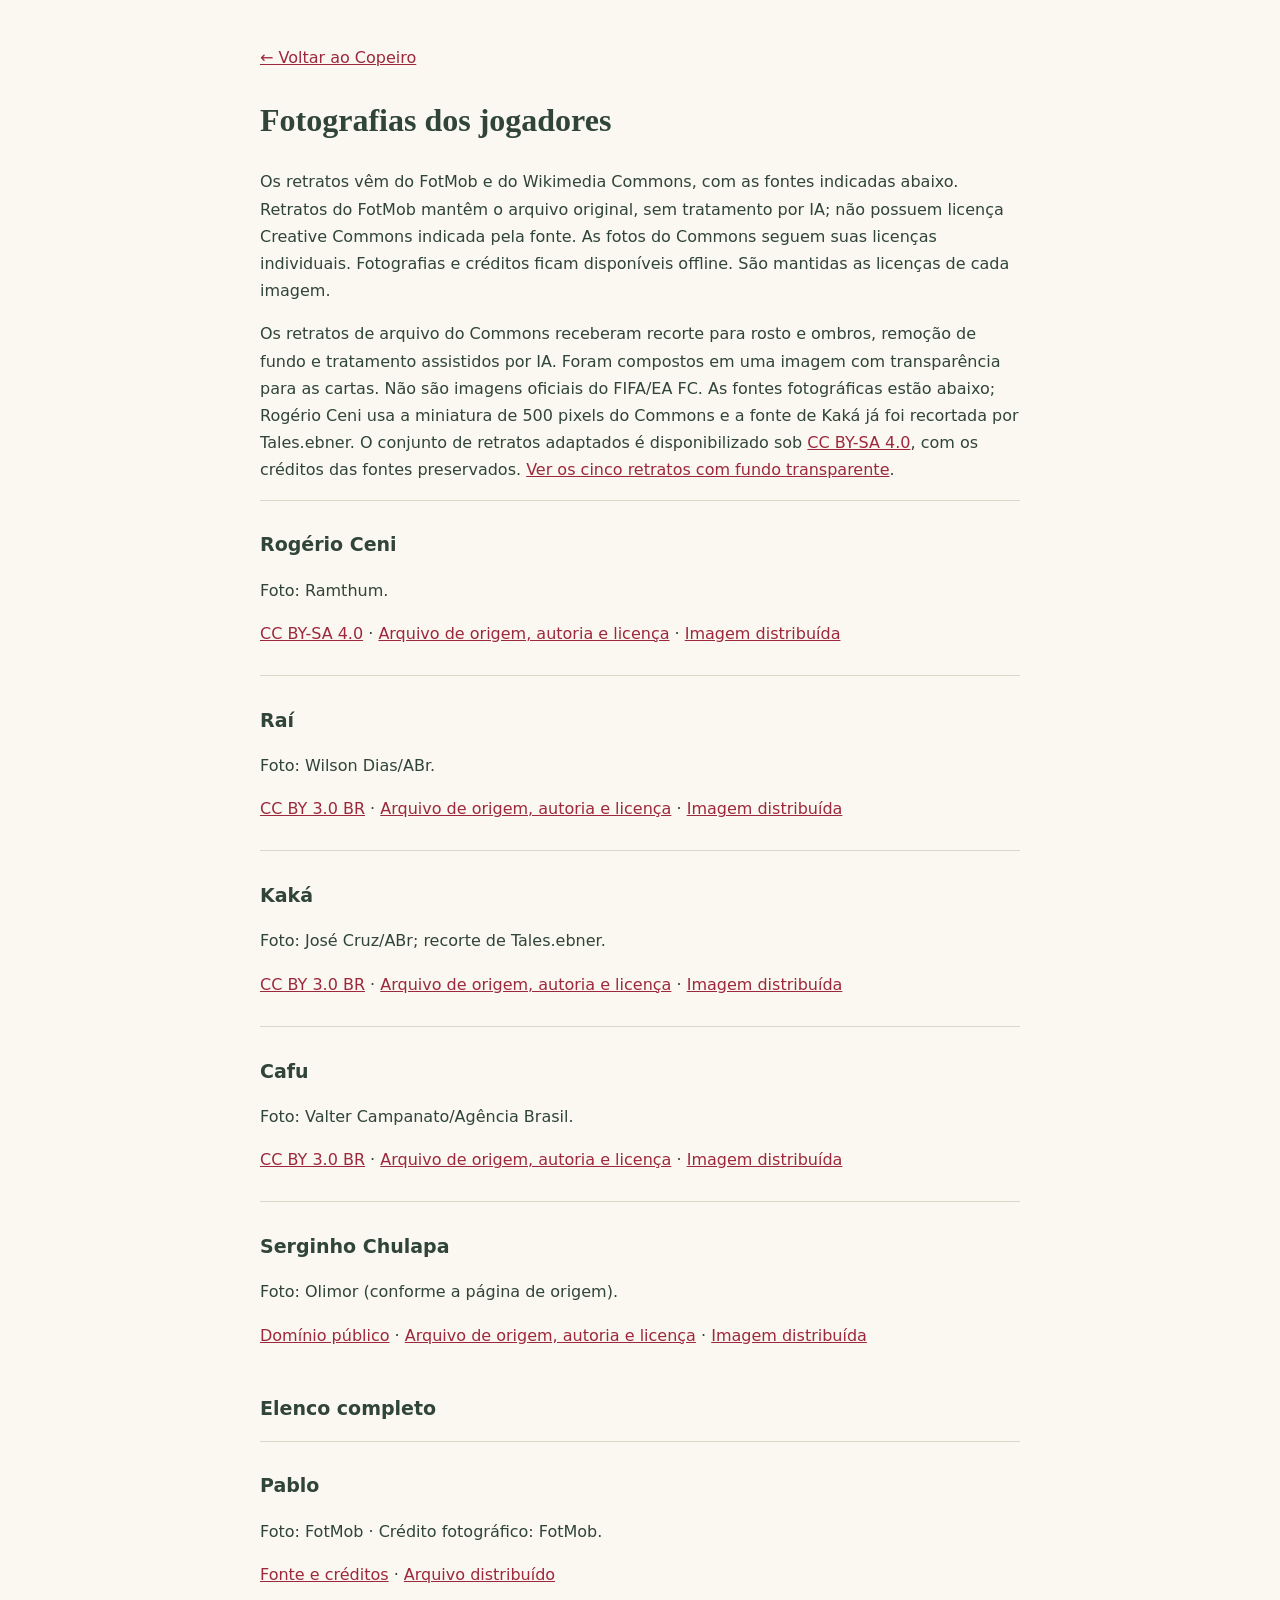
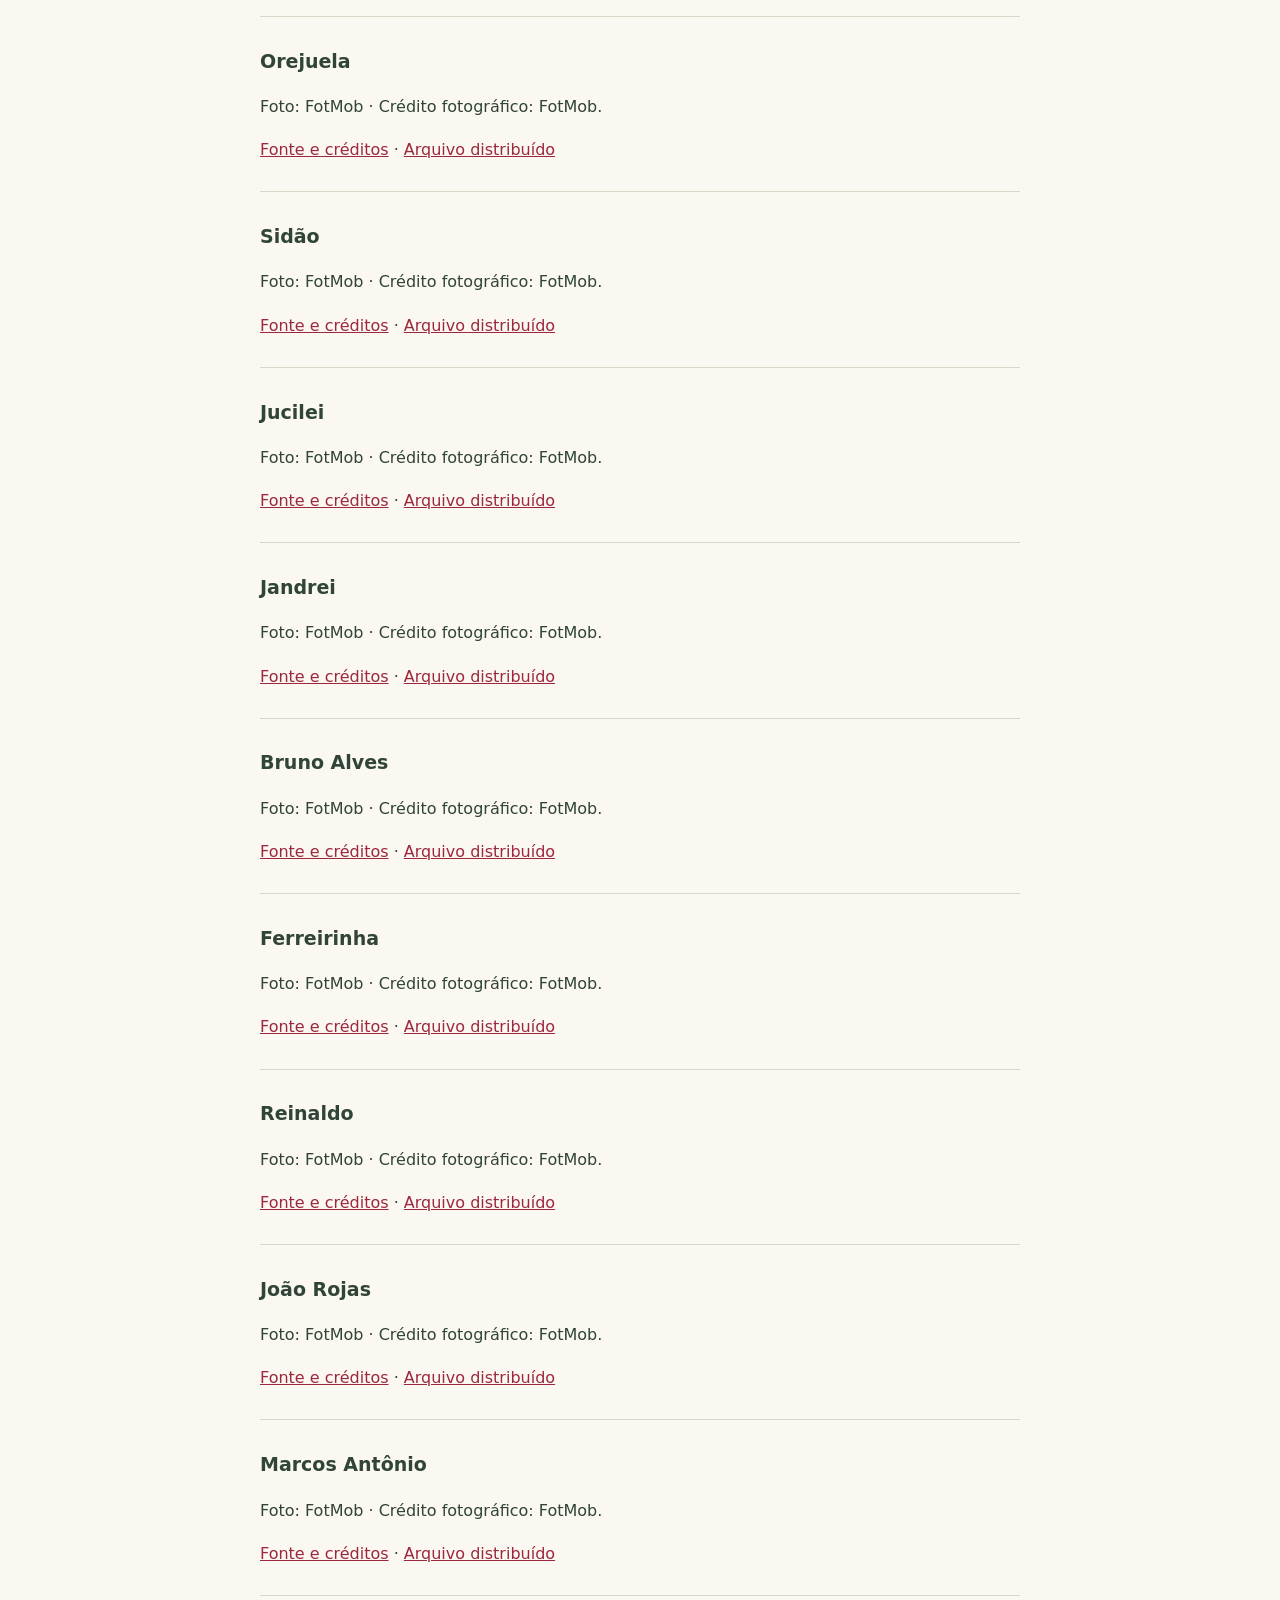
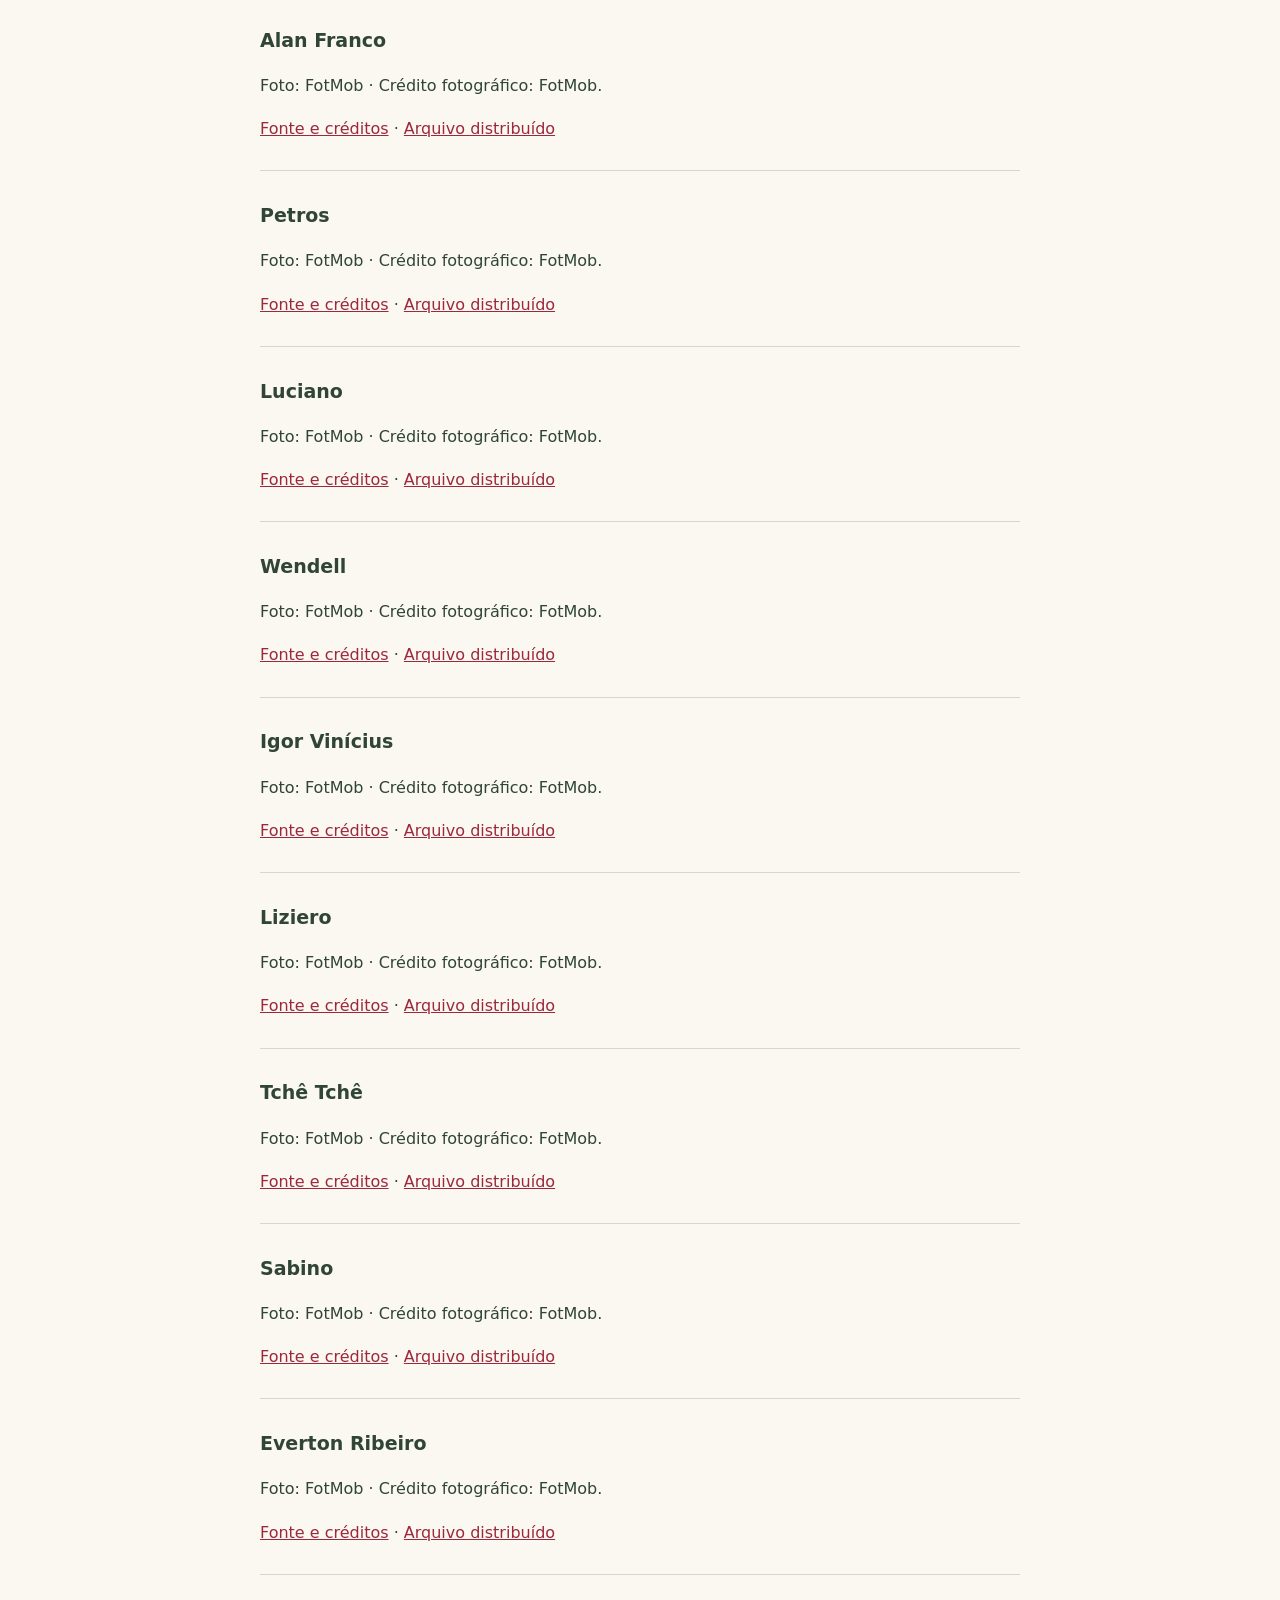
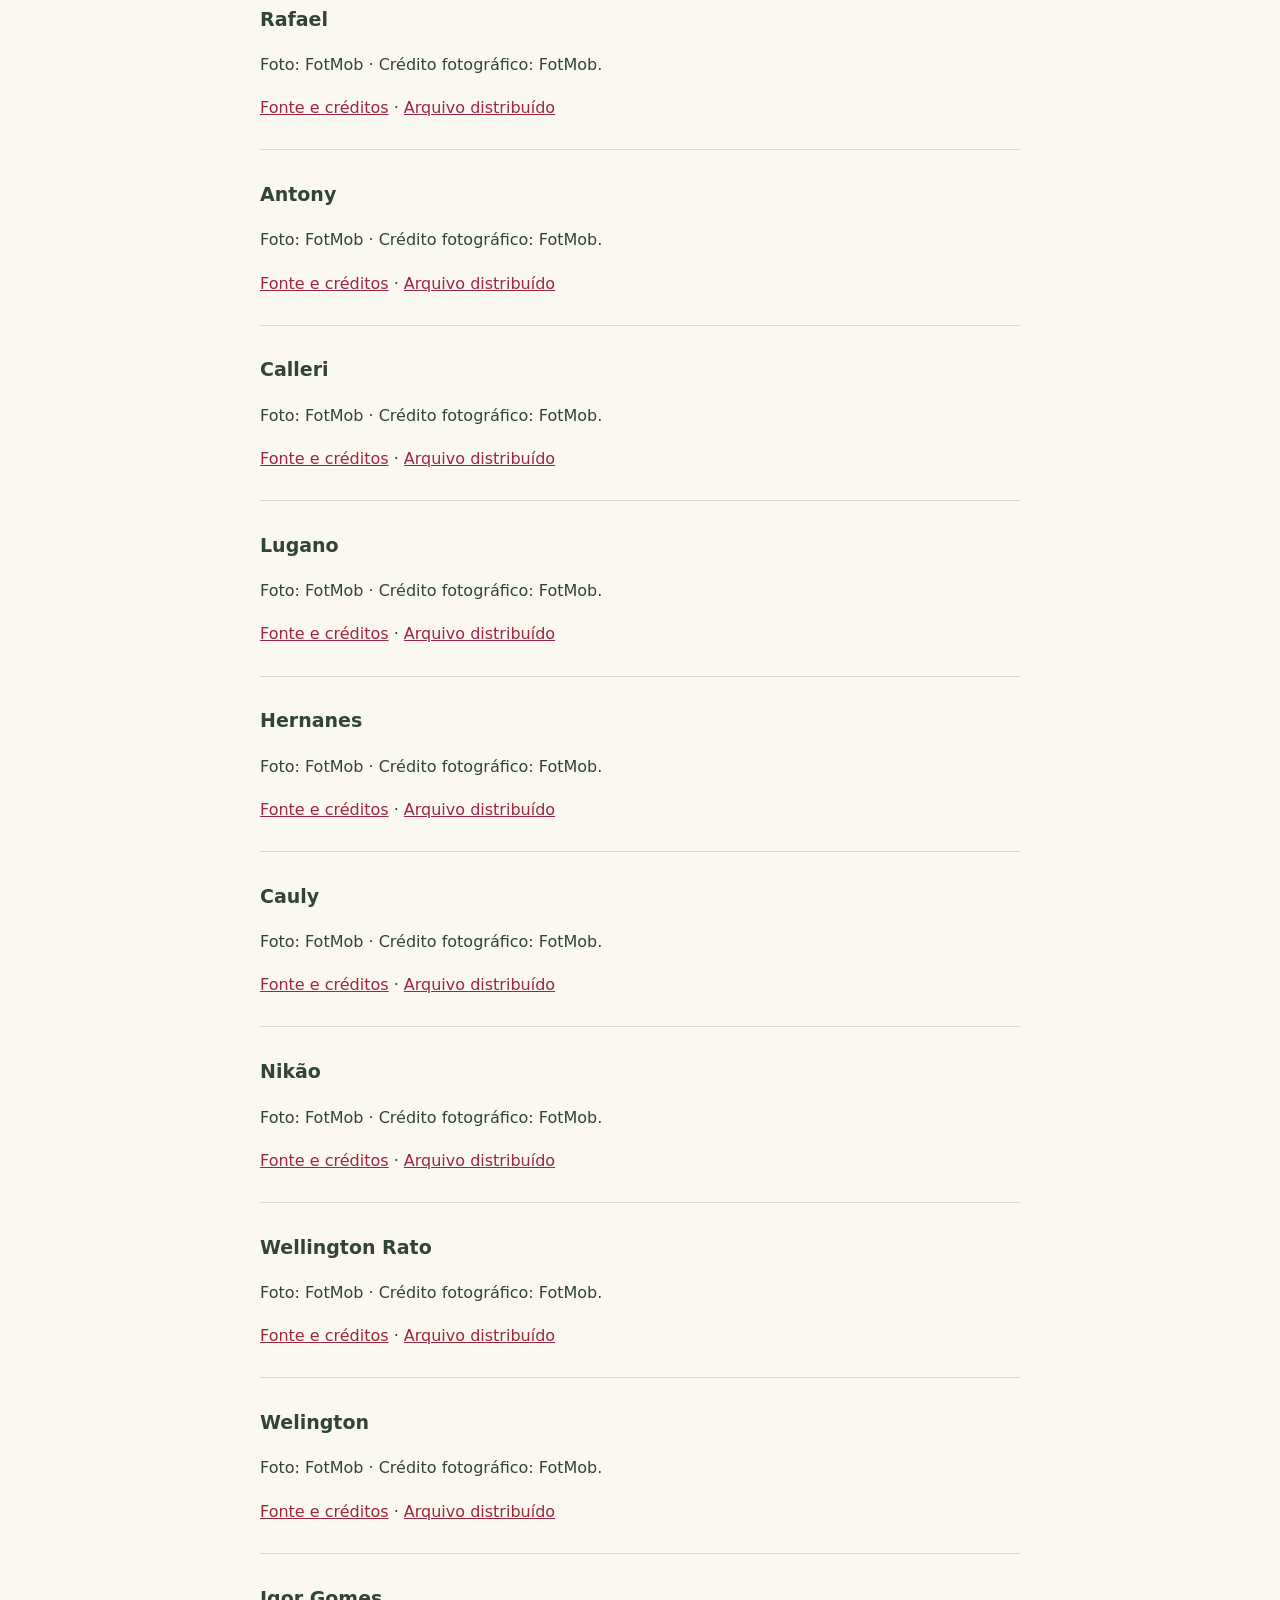
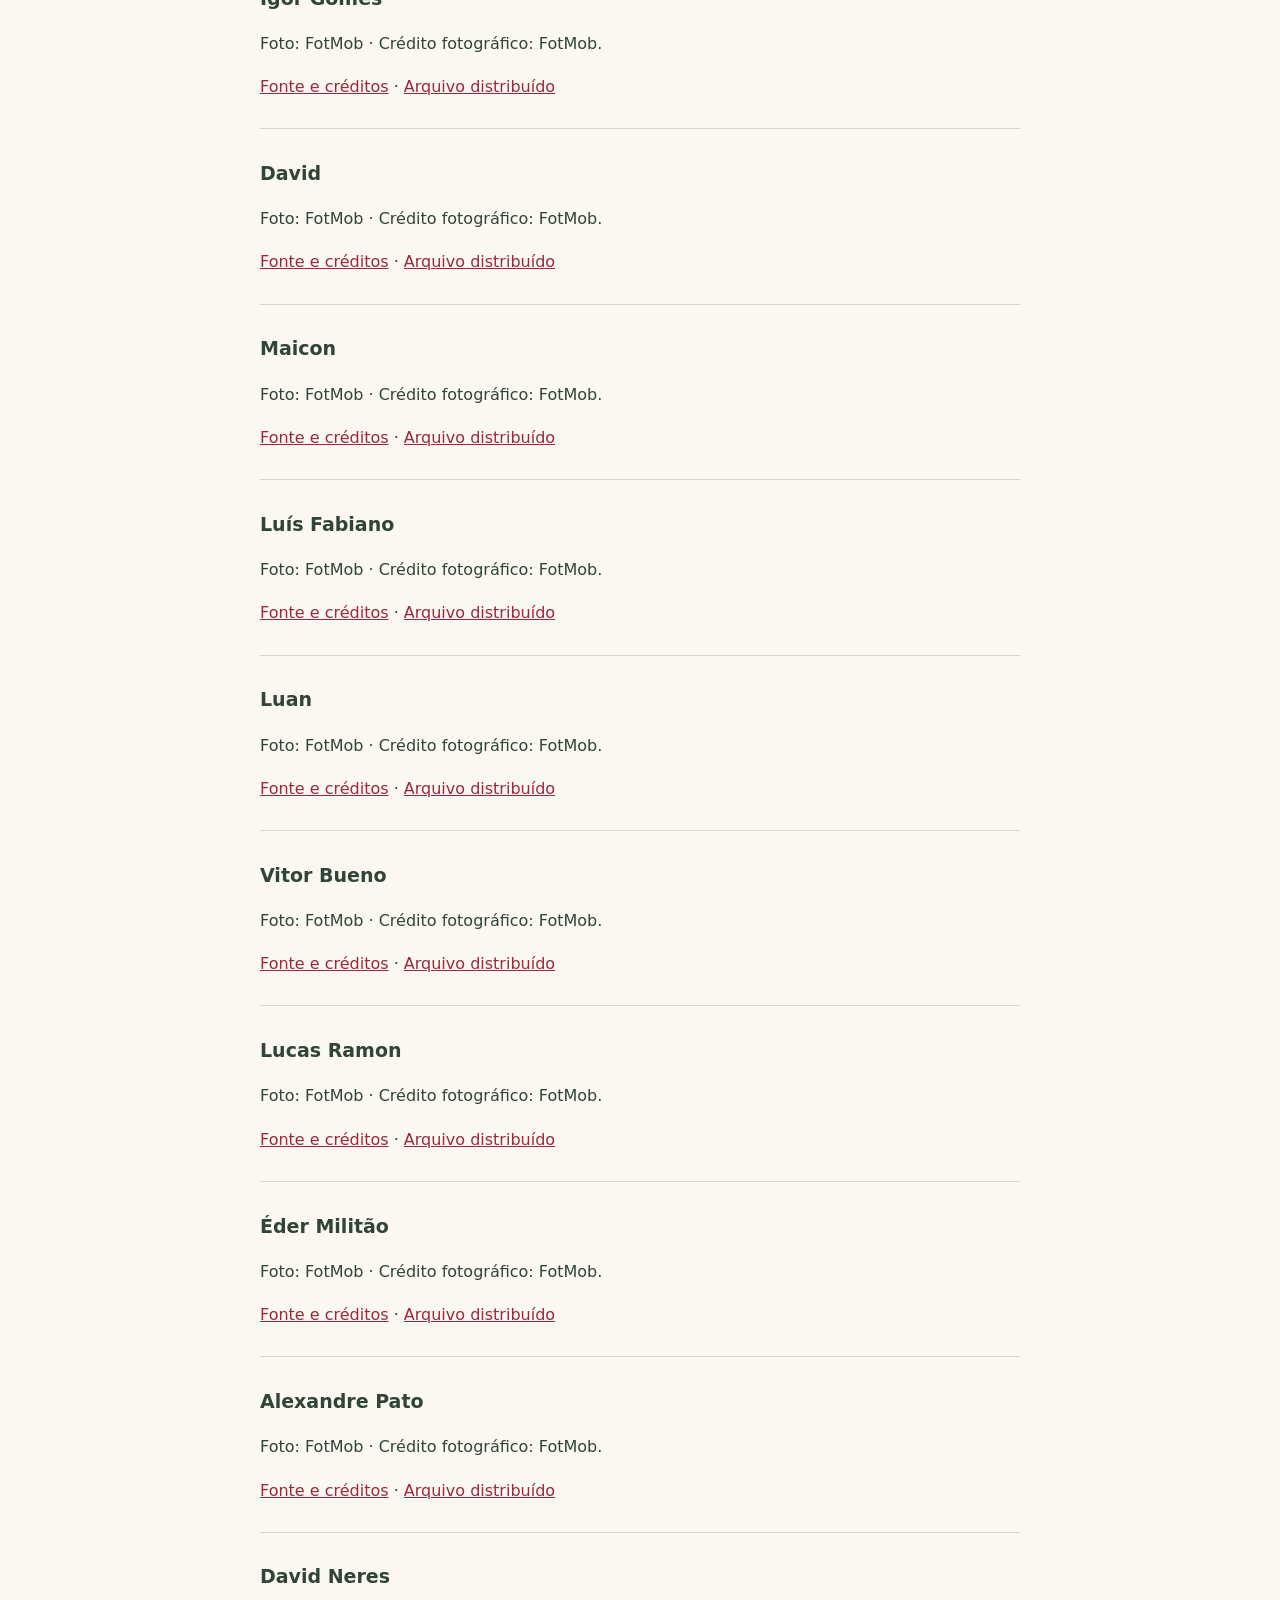
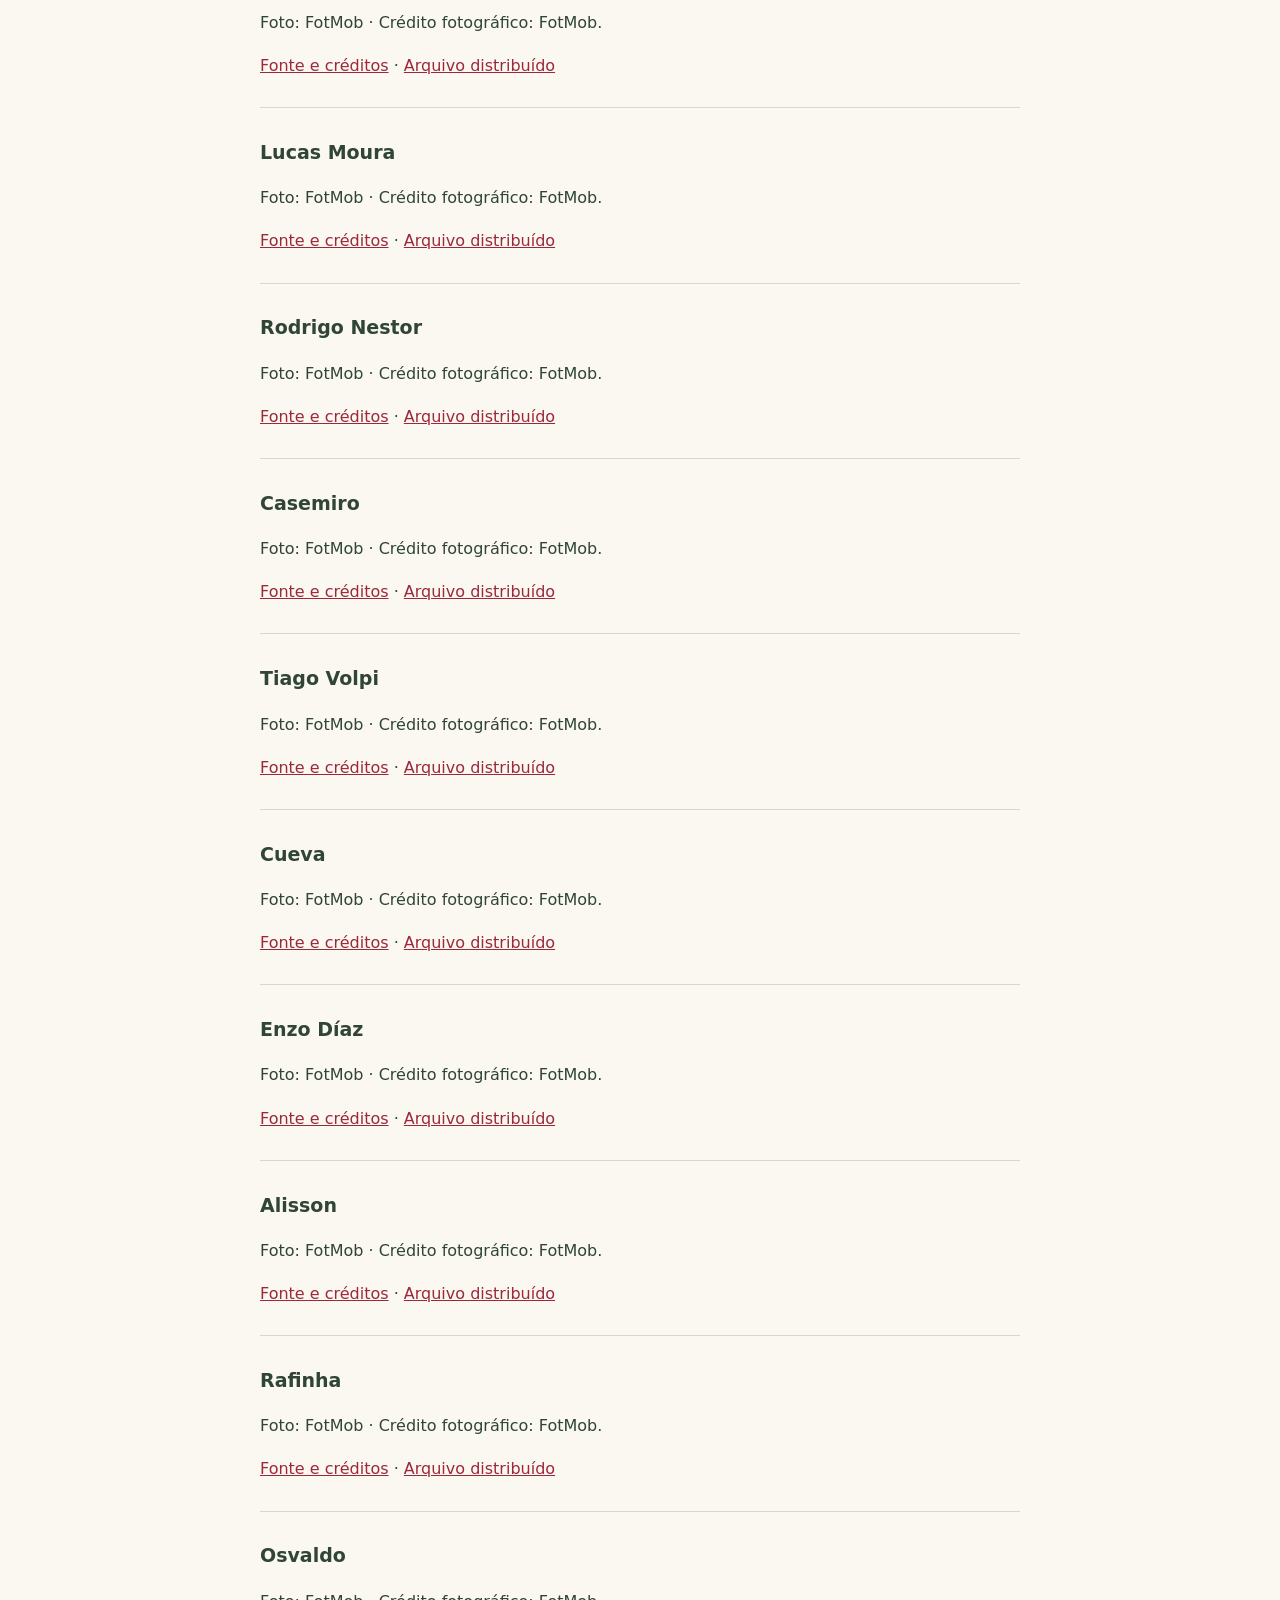
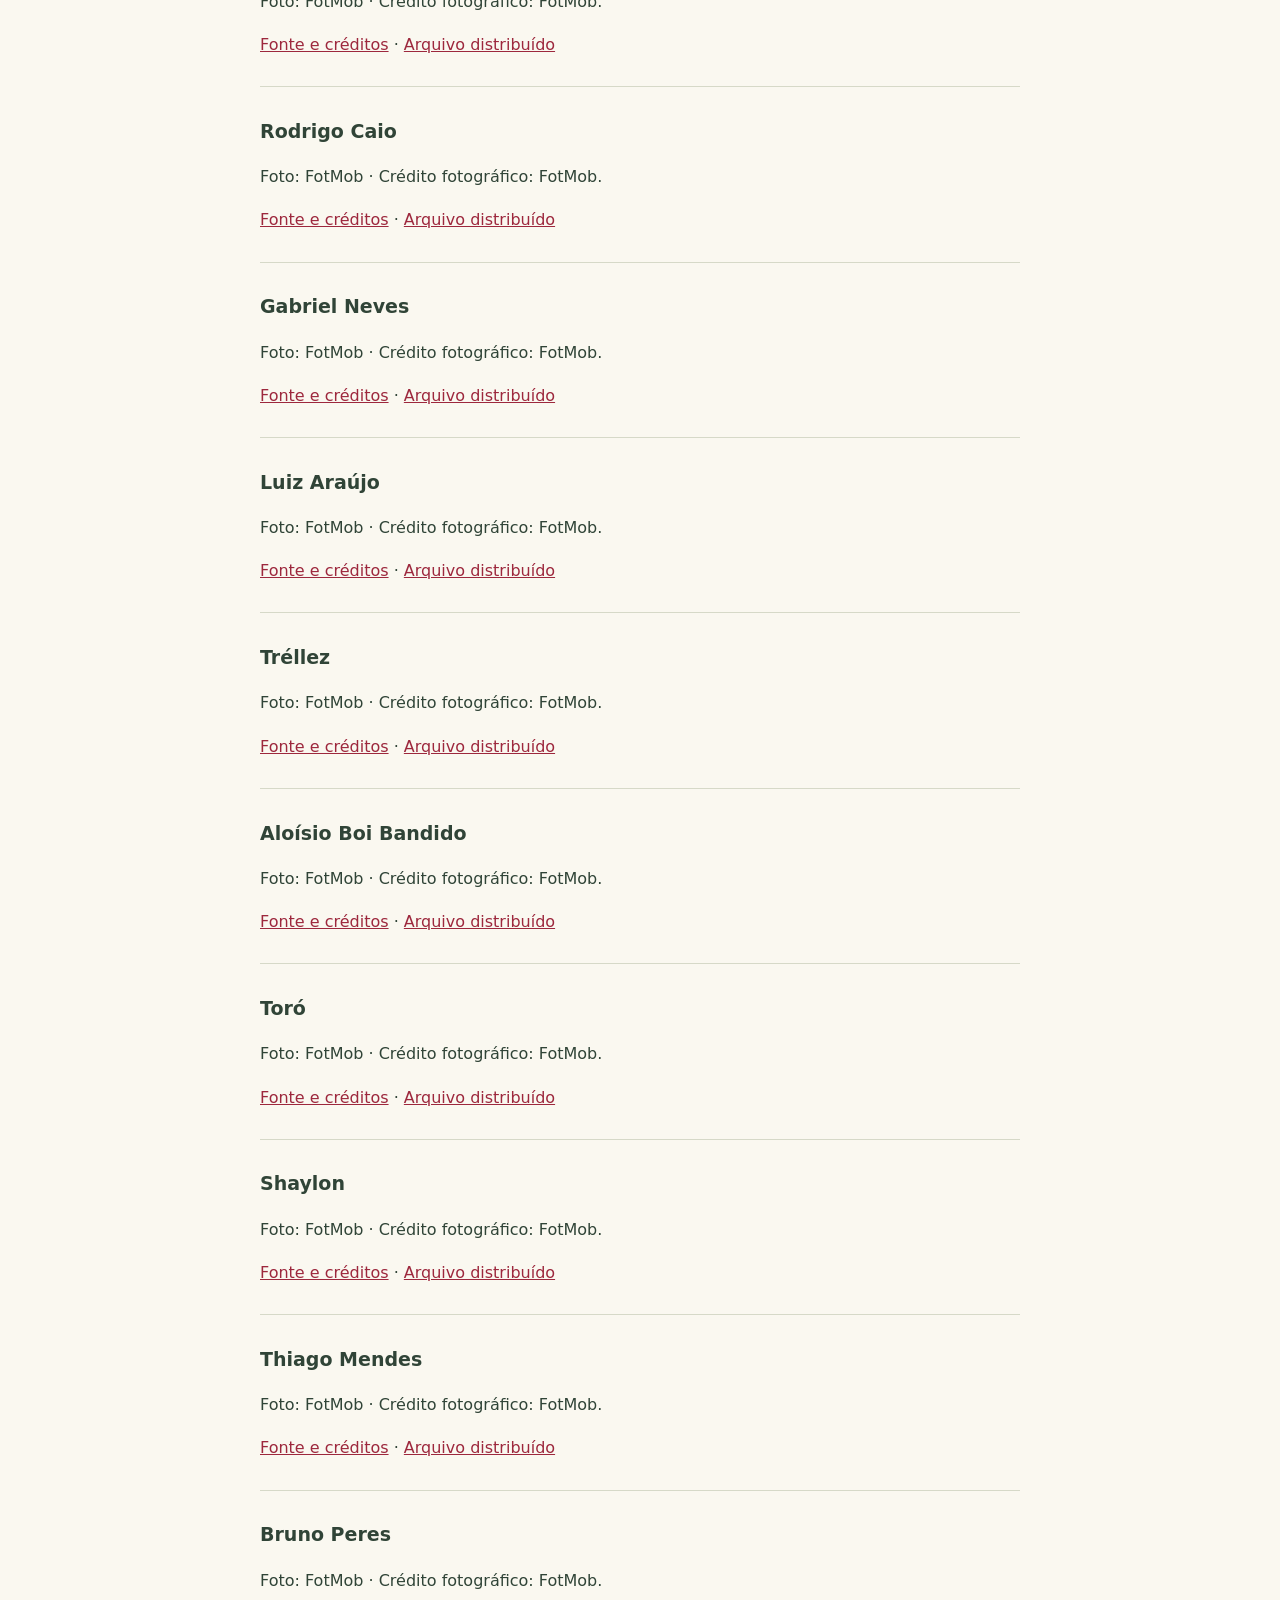
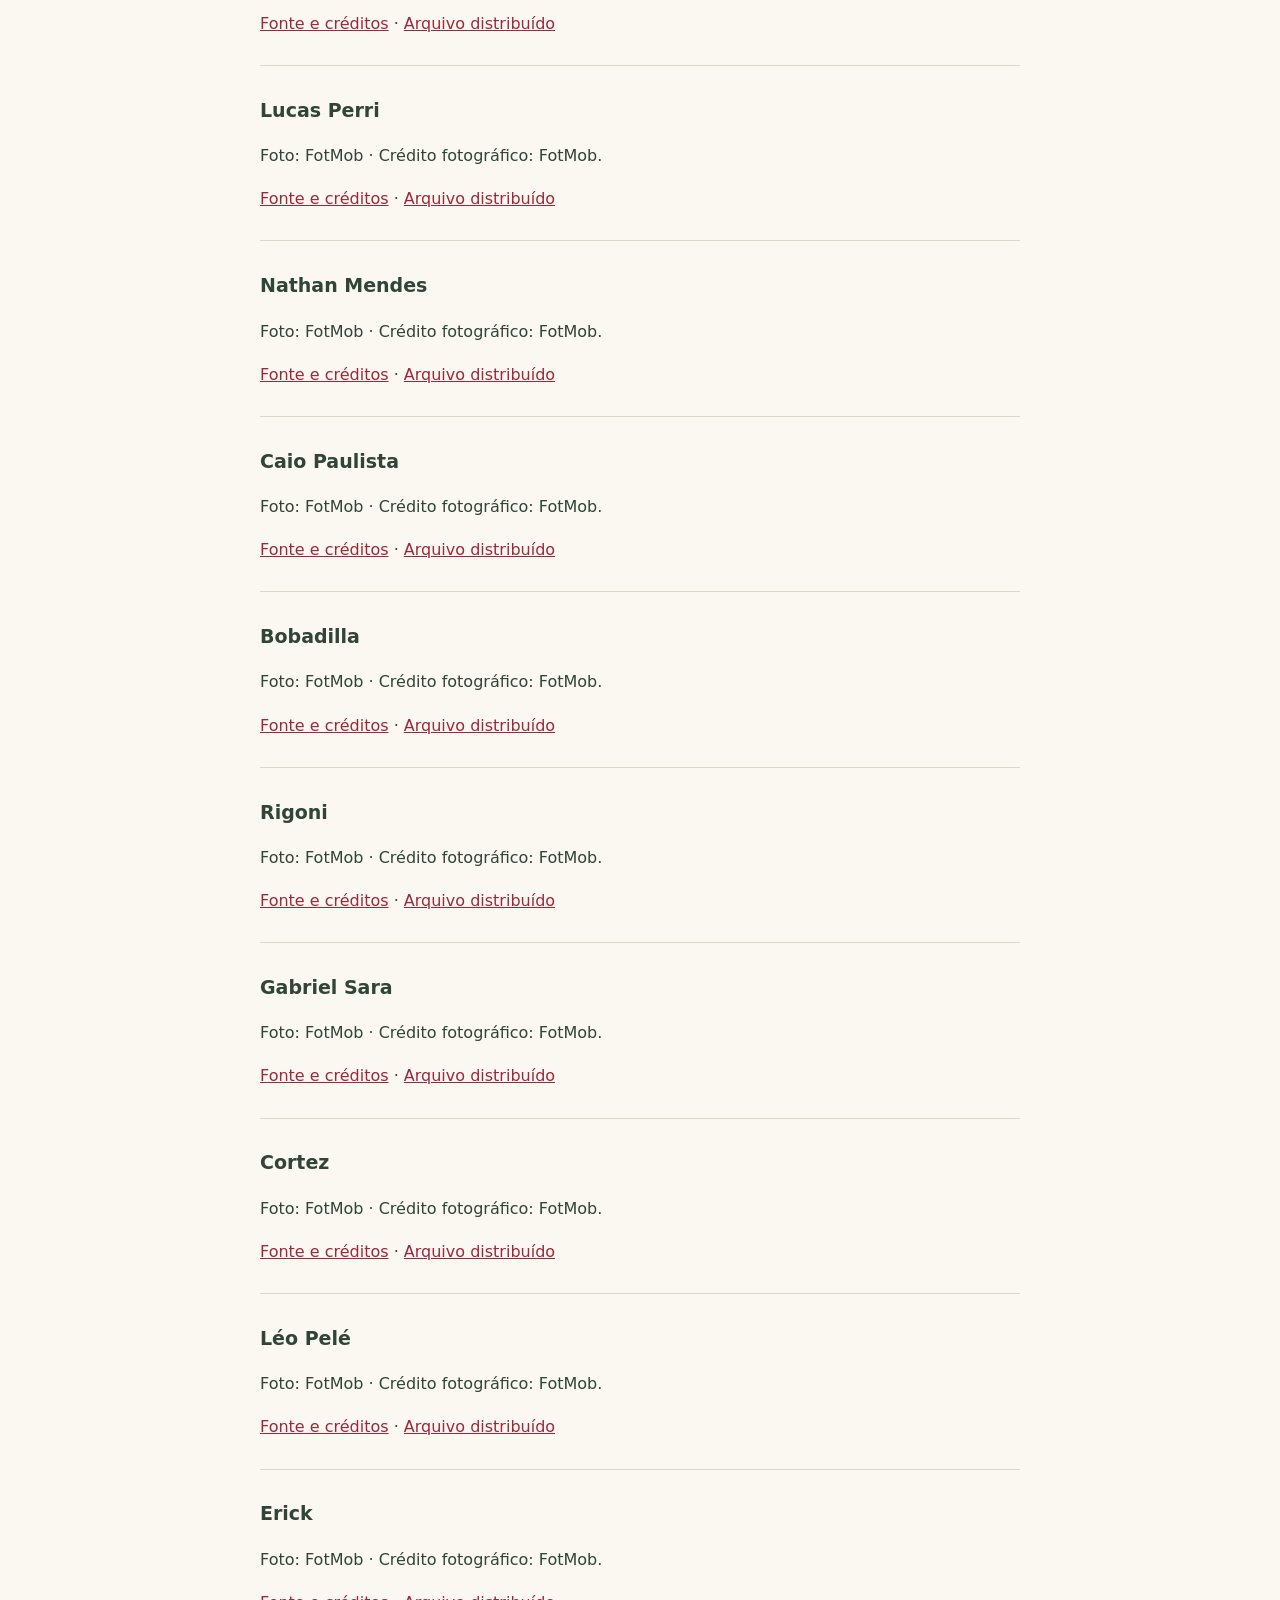
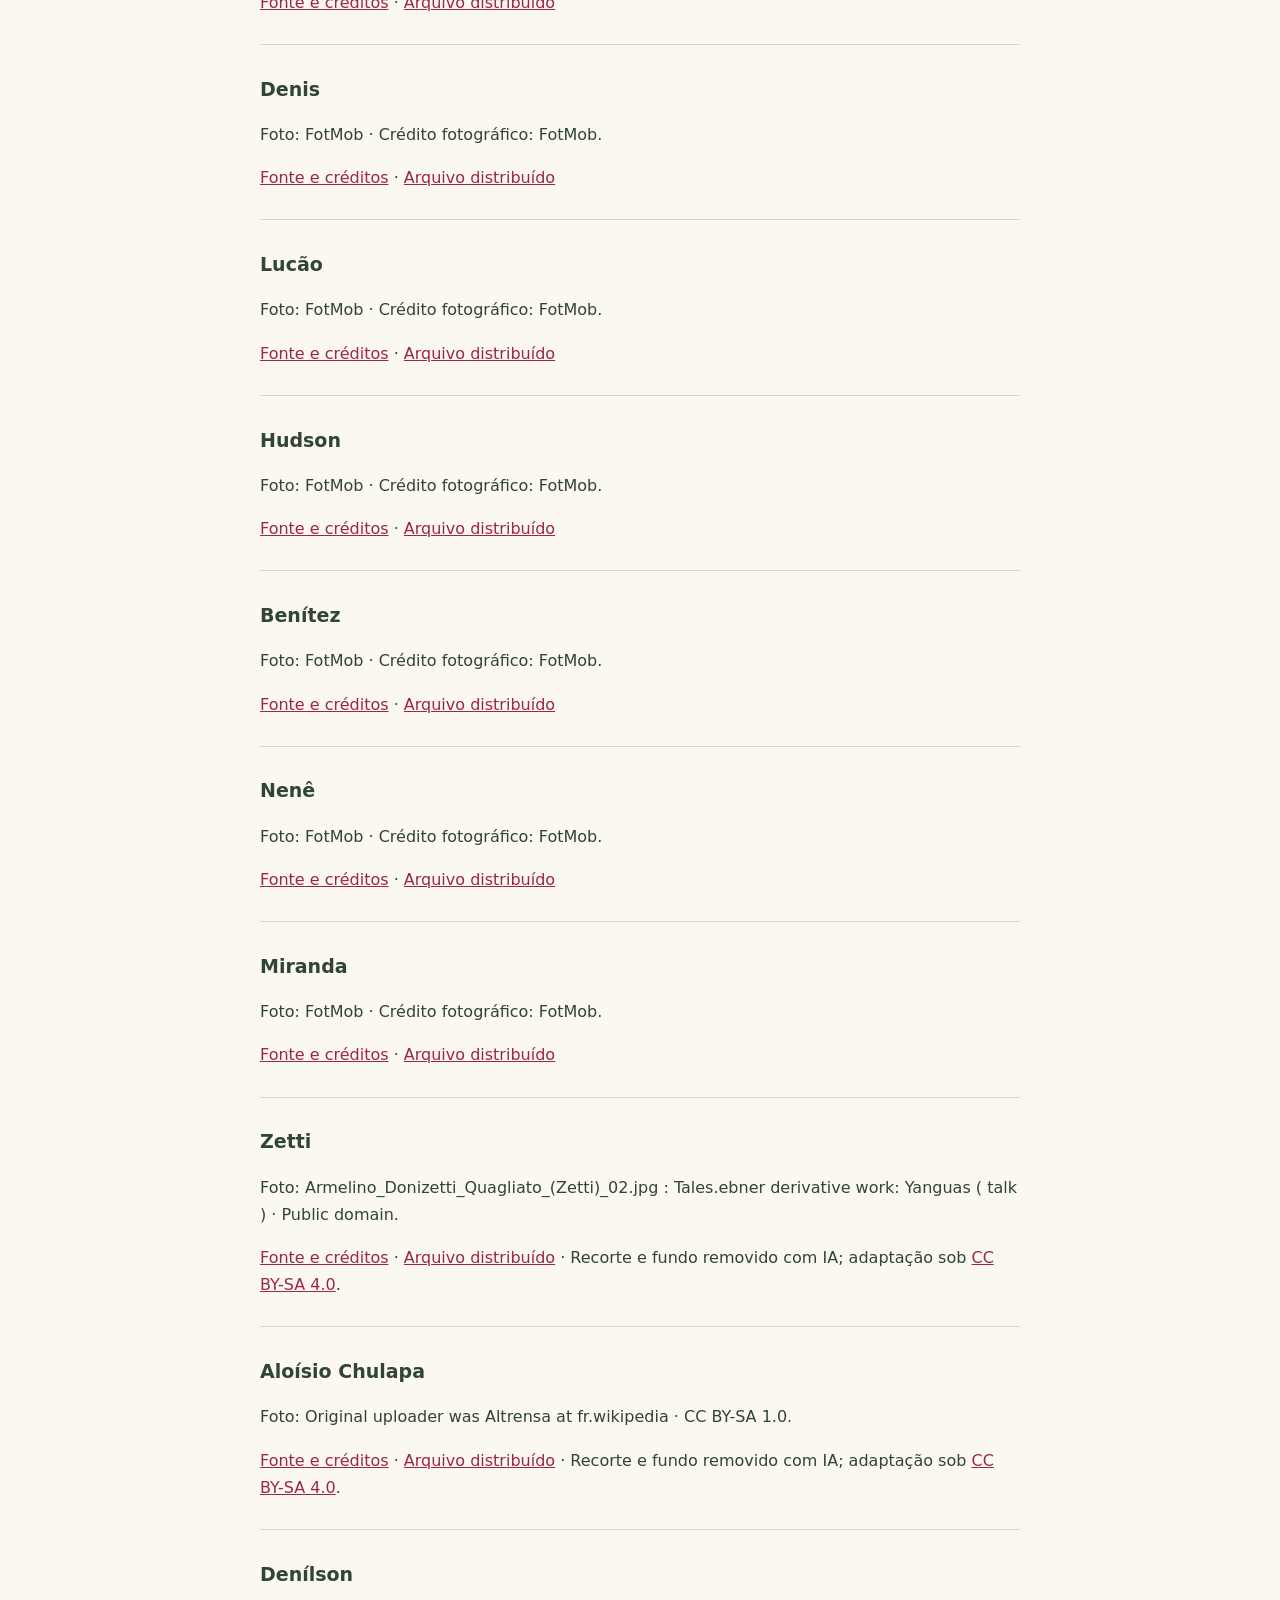
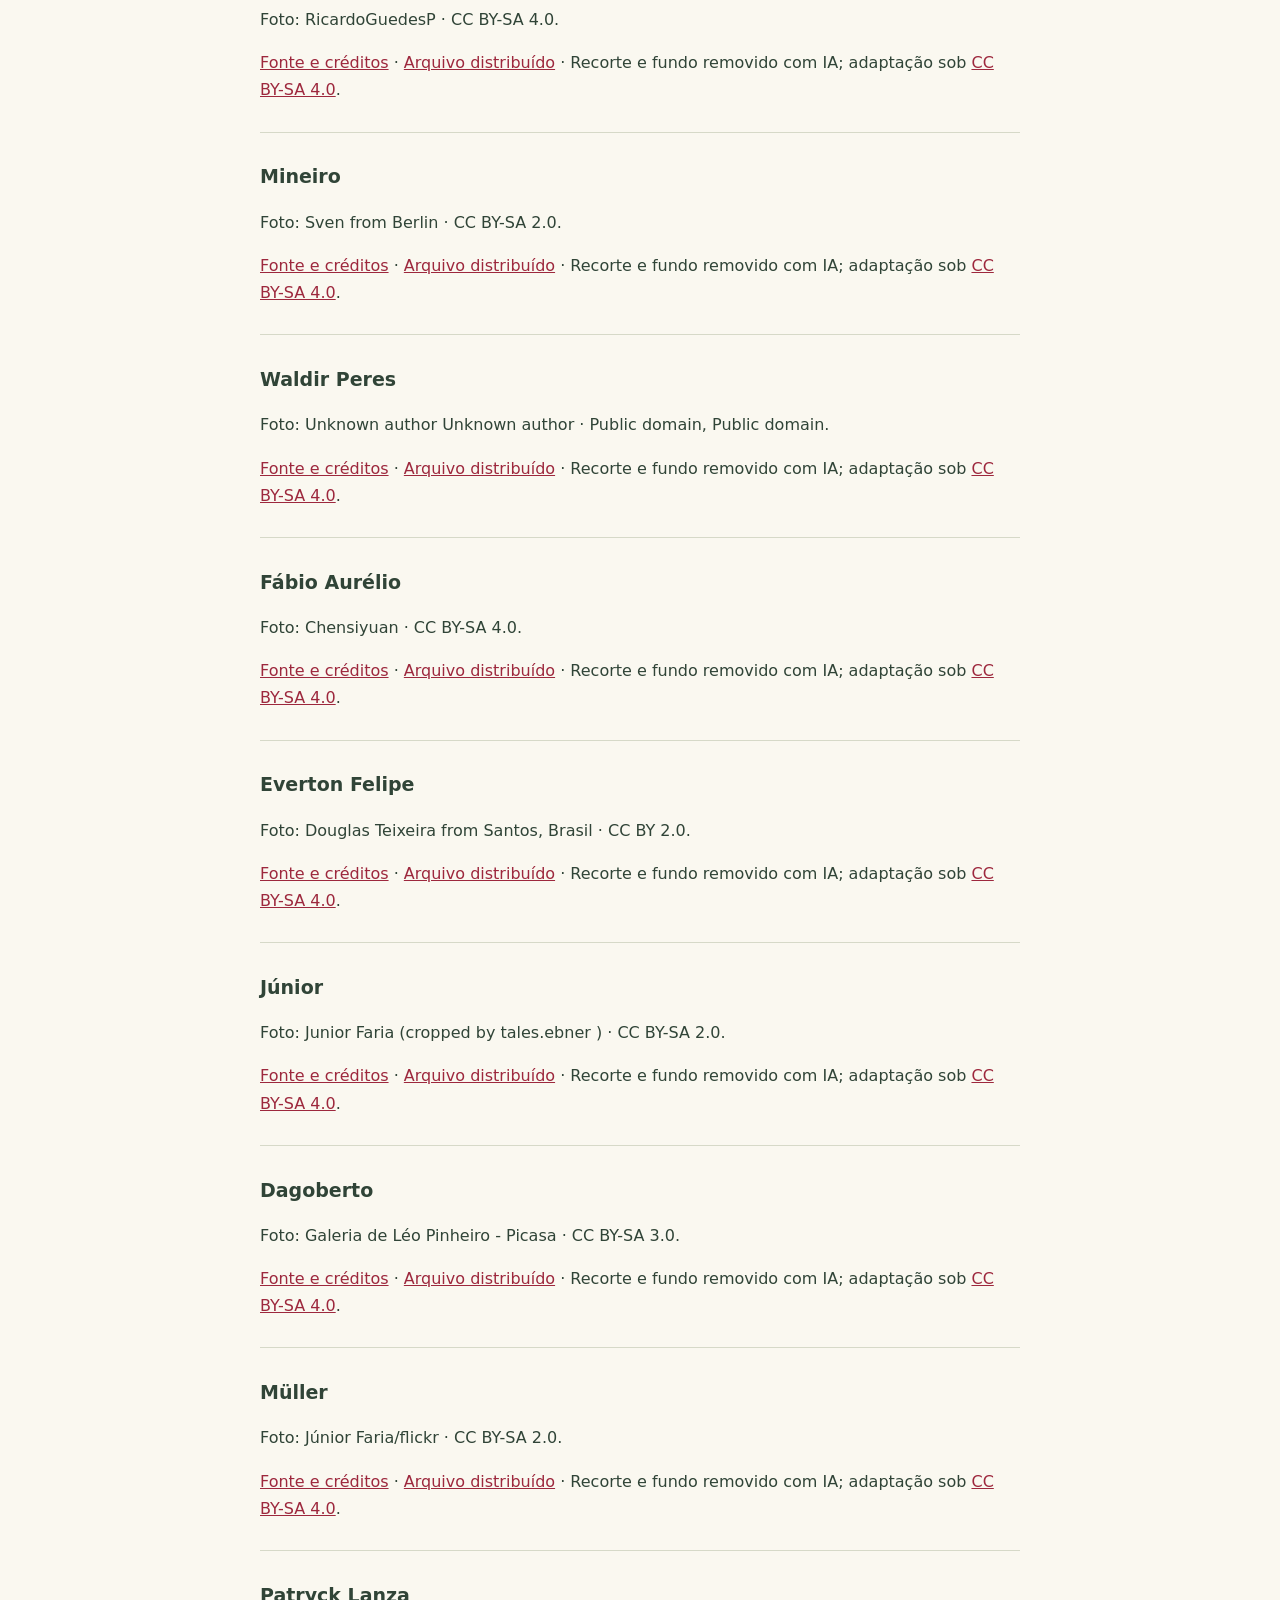
==== commit c98928e9: "Personalize cafe decor, redesign stadium views and add four player cards" ====
--- a/imagens/jogadores/CREDITOS.html
+++ b/imagens/jogadores/CREDITOS.html
@@ -1 +1 @@
-<!doctype html><html lang="pt-BR"><meta charset="utf-8"><meta name="viewport" content="width=device-width,initial-scale=1"><title>Créditos das fotos — Copeiro</title><style>body{max-width:760px;padding:24px;margin:20px auto;font:16px/1.7 system-ui;color:#304437;background:#faf8f0}article{border-top:1px solid #d6d9c8;padding:12px 0}h1{font-family:Georgia,serif}h2{font-size:19px}a{color:#9d283d}</style><a href="../../index.html">← Voltar ao Copeiro</a><h1>Fotografias dos jogadores</h1><p>Os retratos vêm do FotMob e do Wikimedia Commons, com as fontes indicadas abaixo. Retratos do FotMob mantêm o arquivo original, sem tratamento por IA; não possuem licença Creative Commons indicada pela fonte. As fotos do Commons seguem suas licenças individuais. Fotografias e créditos ficam disponíveis offline. São mantidas as licenças de cada imagem.</p><p>Os retratos de arquivo do Commons receberam recorte para rosto e ombros, remoção de fundo e tratamento assistidos por IA. Foram compostos em uma imagem com transparência para as cartas. Não são imagens oficiais do FIFA/EA FC. As fontes fotográficas estão abaixo; Rogério Ceni usa a miniatura de 500 pixels do Commons e a fonte de Kaká já foi recortada por Tales.ebner. O conjunto de retratos adaptados é disponibilizado sob <a href="https://creativecommons.org/licenses/by-sa/4.0/">CC BY-SA 4.0</a>, com os créditos das fontes preservados. <a href="./lendas-retratos.png?v=140">Ver os cinco retratos com fundo transparente</a>.</p><article><h2>Rogério Ceni</h2><p>Foto: Ramthum.</p><p><a href="https://creativecommons.org/licenses/by-sa/4.0/">CC BY-SA 4.0</a> · <a href="https://commons.wikimedia.org/wiki/File:Rog%C3%A9rio_Ceni_2008.jpg">Arquivo de origem, autoria e licença</a> · <a href="./rogerio-ceni.jpg?v=139">Imagem distribuída</a></p></article><article><h2>Raí</h2><p>Foto: Wilson Dias/ABr.</p><p><a href="https://creativecommons.org/licenses/by/3.0/br/">CC BY 3.0 BR</a> · <a href="https://commons.wikimedia.org/wiki/File:Raiembrasilia.jpg">Arquivo de origem, autoria e licença</a> · <a href="./rai.jpg?v=140">Imagem distribuída</a></p></article><article><h2>Kaká</h2><p>Foto: José Cruz/ABr; recorte de Tales.ebner.</p><p><a href="https://creativecommons.org/licenses/by/3.0/br/">CC BY 3.0 BR</a> · <a href="https://commons.wikimedia.org/wiki/File:Ricardo_Izecson_dos_Santos_Leite_%28Kak%C3%A1%29_01.jpg">Arquivo de origem, autoria e licença</a> · <a href="./kaka.jpg?v=139">Imagem distribuída</a></p></article><article><h2>Cafu</h2><p>Foto: Valter Campanato/Agência Brasil.</p><p><a href="https://creativecommons.org/licenses/by/3.0/br/">CC BY 3.0 BR</a> · <a href="https://commons.wikimedia.org/wiki/File:Exposi%C3%A7%C3%A3o_Brasil%2C_um_pa%C3%ADs%2C_um_mundo_-_Cafu_%28cropped%29.jpg">Arquivo de origem, autoria e licença</a> · <a href="./cafu.jpg?v=140">Imagem distribuída</a></p></article><article><h2>Serginho Chulapa</h2><p>Foto: Olimor (conforme a página de origem).</p><p><a href="https://commons.wikimedia.org/wiki/Commons:Copyright_tags#Public_domain">Domínio público</a> · <a href="https://commons.wikimedia.org/wiki/File:Serginho_chulapa.jpg">Arquivo de origem, autoria e licença</a> · <a href="./serginho-chulapa.jpg?v=139">Imagem distribuída</a></p></article><h2>Elenco completo</h2><article><h2>Pablo</h2><p>Foto: FotMob · Crédito fotográfico: FotMob.</p><p><a href="https://www.fotmob.com/players/287902">Fonte e créditos</a> · <a href="./elenco/pablo.png?v=142">Arquivo distribuído</a></p></article><article><h2>Orejuela</h2><p>Foto: FotMob · Crédito fotográfico: FotMob.</p><p><a href="https://www.fotmob.com/players/496958">Fonte e créditos</a> · <a href="./elenco/orejuela.png?v=142">Arquivo distribuído</a></p></article><article><h2>Sidão</h2><p>Foto: FotMob · Crédito fotográfico: FotMob.</p><p><a href="https://www.fotmob.com/players/214485">Fonte e créditos</a> · <a href="./elenco/sidao.png?v=142">Arquivo distribuído</a></p></article><article><h2>Jucilei</h2><p>Foto: FotMob · Crédito fotográfico: FotMob.</p><p><a href="https://www.fotmob.com/players/172402">Fonte e créditos</a> · <a href="./elenco/jucilei.png?v=142">Arquivo distribuído</a></p></article><article><h2>Jandrei</h2><p>Foto: FotMob · Crédito fotográfico: FotMob.</p><p><a href="https://www.fotmob.com/players/844089">Fonte e créditos</a> · <a href="./elenco/jandrei.png?v=142">Arquivo distribuído</a></p></article><article><h2>Bruno Alves</h2><p>Foto: FotMob · Crédito fotográfico: FotMob.</p><p><a href="https://www.fotmob.com/players/263948">Fonte e créditos</a> · <a href="./elenco/bruno-alves.png?v=142">Arquivo distribuído</a></p></article><article><h2>Ferreirinha</h2><p>Foto: FotMob · Crédito fotográfico: FotMob.</p><p><a href="https://www.fotmob.com/players/1098104">Fonte e créditos</a> · <a href="./elenco/ferreirinha.png?v=142">Arquivo distribuído</a></p></article><article><h2>Reinaldo</h2><p>Foto: FotMob · Crédito fotográfico: FotMob.</p><p><a href="https://www.fotmob.com/players/306512">Fonte e créditos</a> · <a href="./elenco/reinaldo.png?v=142">Arquivo distribuído</a></p></article><article><h2>João Rojas</h2><p>Foto: FotMob · Crédito fotográfico: FotMob.</p><p><a href="https://www.fotmob.com/players/114065">Fonte e créditos</a> · <a href="./elenco/joao-rojas.png?v=142">Arquivo distribuído</a></p></article><article><h2>Marcos Antônio</h2><p>Foto: FotMob · Crédito fotográfico: FotMob.</p><p><a href="https://www.fotmob.com/players/890205">Fonte e créditos</a> · <a href="./elenco/marcos-antonio.png?v=142">Arquivo distribuído</a></p></article><article><h2>Alan Franco</h2><p>Foto: FotMob · Crédito fotográfico: FotMob.</p><p><a href="https://www.fotmob.com/players/832165">Fonte e créditos</a> · <a href="./elenco/alan-franco.png?v=142">Arquivo distribuído</a></p></article><article><h2>Petros</h2><p>Foto: FotMob · Crédito fotográfico: FotMob.</p><p><a href="https://www.fotmob.com/players/535600">Fonte e créditos</a> · <a href="./elenco/petros.png?v=142">Arquivo distribuído</a></p></article><article><h2>Luciano</h2><p>Foto: FotMob · Crédito fotográfico: FotMob.</p><p><a href="https://www.fotmob.com/players/399130">Fonte e créditos</a> · <a href="./elenco/luciano.png?v=142">Arquivo distribuído</a></p></article><article><h2>Wendell</h2><p>Foto: FotMob · Crédito fotográfico: FotMob.</p><p><a href="https://www.fotmob.com/players/487867">Fonte e créditos</a> · <a href="./elenco/wendell.png?v=142">Arquivo distribuído</a></p></article><article><h2>Igor Vinícius</h2><p>Foto: FotMob · Crédito fotográfico: FotMob.</p><p><a href="https://www.fotmob.com/players/916348">Fonte e créditos</a> · <a href="./elenco/igor-vinicius.png?v=142">Arquivo distribuído</a></p></article><article><h2>Liziero</h2><p>Foto: FotMob · Crédito fotográfico: FotMob.</p><p><a href="https://www.fotmob.com/players/902693">Fonte e créditos</a> · <a href="./elenco/liziero.png?v=142">Arquivo distribuído</a></p></article><article><h2>Tchê Tchê</h2><p>Foto: FotMob · Crédito fotográfico: FotMob.</p><p><a href="https://www.fotmob.com/players/637718">Fonte e créditos</a> · <a href="./elenco/tche-tche.png?v=142">Arquivo distribuído</a></p></article><article><h2>Sabino</h2><p>Foto: FotMob · Crédito fotográfico: FotMob.</p><p><a href="https://www.fotmob.com/players/1082117">Fonte e créditos</a> · <a href="./elenco/sabino.png?v=142">Arquivo distribuído</a></p></article><article><h2>Everton Ribeiro</h2><p>Foto: FotMob · Crédito fotográfico: FotMob.</p><p><a href="https://www.fotmob.com/players/263937">Fonte e créditos</a> · <a href="./elenco/everton-ribeiro.png?v=142">Arquivo distribuído</a></p></article><article><h2>Rafael</h2><p>Foto: FotMob · Crédito fotográfico: FotMob.</p><p><a href="https://www.fotmob.com/players/127892">Fonte e créditos</a> · <a href="./elenco/rafael.png?v=142">Arquivo distribuído</a></p></article><article><h2>Antony</h2><p>Foto: FotMob · Crédito fotográfico: FotMob.</p><p><a href="https://www.fotmob.com/players/967622">Fonte e créditos</a> · <a href="./elenco/antony.png?v=142">Arquivo distribuído</a></p></article><article><h2>Calleri</h2><p>Foto: FotMob · Crédito fotográfico: FotMob.</p><p><a href="https://www.fotmob.com/players/469295">Fonte e créditos</a> · <a href="./elenco/calleri.png?v=142">Arquivo distribuído</a></p></article><article><h2>Lugano</h2><p>Foto: FotMob · Crédito fotográfico: FotMob.</p><p><a href="https://www.fotmob.com/players/42168">Fonte e créditos</a> · <a href="./elenco/lugano.png?v=142">Arquivo distribuído</a></p></article><article><h2>Hernanes</h2><p>Foto: FotMob · Crédito fotográfico: FotMob.</p><p><a href="https://www.fotmob.com/players/21446">Fonte e créditos</a> · <a href="./elenco/hernanes.png?v=142">Arquivo distribuído</a></p></article><article><h2>Cauly</h2><p>Foto: FotMob · Crédito fotográfico: FotMob.</p><p><a href="https://www.fotmob.com/players/575733">Fonte e créditos</a> · <a href="./elenco/cauly.png?v=142">Arquivo distribuído</a></p></article><article><h2>Nikão</h2><p>Foto: FotMob · Crédito fotográfico: FotMob.</p><p><a href="https://www.fotmob.com/players/230481">Fonte e créditos</a> · <a href="./elenco/nikao.png?v=142">Arquivo distribuído</a></p></article><article><h2>Wellington Rato</h2><p>Foto: FotMob · Crédito fotográfico: FotMob.</p><p><a href="https://www.fotmob.com/players/1193658">Fonte e créditos</a> · <a href="./elenco/wellington-rato.png?v=142">Arquivo distribuído</a></p></article><article><h2>Welington</h2><p>Foto: FotMob · Crédito fotográfico: FotMob.</p><p><a href="https://www.fotmob.com/players/1118192">Fonte e créditos</a> · <a href="./elenco/welington.png?v=142">Arquivo distribuído</a></p></article><article><h2>Igor Gomes</h2><p>Foto: FotMob · Crédito fotográfico: FotMob.</p><p><a href="https://www.fotmob.com/players/902694">Fonte e créditos</a> · <a href="./elenco/igor-gomes.png?v=142">Arquivo distribuído</a></p></article><article><h2>David</h2><p>Foto: FotMob · Crédito fotográfico: FotMob.</p><p><a href="https://www.fotmob.com/players/656526">Fonte e créditos</a> · <a href="./elenco/david.png?v=142">Arquivo distribuído</a></p></article><article><h2>Maicon</h2><p>Foto: FotMob · Crédito fotográfico: FotMob.</p><p><a href="https://www.fotmob.com/players/150041">Fonte e créditos</a> · <a href="./elenco/maicon.png?v=142">Arquivo distribuído</a></p></article><article><h2>Luís Fabiano</h2><p>Foto: FotMob · Crédito fotográfico: FotMob.</p><p><a href="https://www.fotmob.com/players/34106">Fonte e créditos</a> · <a href="./elenco/luis-fabiano.png?v=142">Arquivo distribuído</a></p></article><article><h2>Luan</h2><p>Foto: FotMob · Crédito fotográfico: FotMob.</p><p><a href="https://www.fotmob.com/players/950919">Fonte e créditos</a> · <a href="./elenco/luan.png?v=142">Arquivo distribuído</a></p></article><article><h2>Vitor Bueno</h2><p>Foto: FotMob · Crédito fotográfico: FotMob.</p><p><a href="https://www.fotmob.com/players/671705">Fonte e créditos</a> · <a href="./elenco/vitor-bueno.png?v=142">Arquivo distribuído</a></p></article><article><h2>Lucas Ramon</h2><p>Foto: FotMob · Crédito fotográfico: FotMob.</p><p><a href="https://www.fotmob.com/players/650009">Fonte e créditos</a> · <a href="./elenco/lucas-ramon.png?v=142">Arquivo distribuído</a></p></article><article><h2>Éder Militão</h2><p>Foto: FotMob · Crédito fotográfico: FotMob.</p><p><a href="https://www.fotmob.com/players/844415">Fonte e créditos</a> · <a href="./elenco/eder-militao.png?v=142">Arquivo distribuído</a></p></article><article><h2>Alexandre Pato</h2><p>Foto: FotMob · Crédito fotográfico: FotMob.</p><p><a href="https://www.fotmob.com/players/46554">Fonte e créditos</a> · <a href="./elenco/alexandre-pato.png?v=142">Arquivo distribuído</a></p></article><article><h2>David Neres</h2><p>Foto: FotMob · Crédito fotográfico: FotMob.</p><p><a href="https://www.fotmob.com/players/793066">Fonte e créditos</a> · <a href="./elenco/david-neres.png?v=142">Arquivo distribuído</a></p></article><article><h2>Lucas Moura</h2><p>Foto: FotMob · Crédito fotográfico: FotMob.</p><p><a href="https://www.fotmob.com/players/215299">Fonte e créditos</a> · <a href="./elenco/lucas-moura.png?v=142">Arquivo distribuído</a></p></article><article><h2>Rodrigo Nestor</h2><p>Foto: FotMob · Crédito fotográfico: FotMob.</p><p><a href="https://www.fotmob.com/players/1118194">Fonte e créditos</a> · <a href="./elenco/rodrigo-nestor.png?v=142">Arquivo distribuído</a></p></article><article><h2>Casemiro</h2><p>Foto: FotMob · Crédito fotográfico: FotMob.</p><p><a href="https://www.fotmob.com/players/208494">Fonte e créditos</a> · <a href="./elenco/casemiro.png?v=142">Arquivo distribuído</a></p></article><article><h2>Tiago Volpi</h2><p>Foto: FotMob · Crédito fotográfico: FotMob.</p><p><a href="https://www.fotmob.com/players/409017">Fonte e créditos</a> · <a href="./elenco/tiago-volpi.png?v=142">Arquivo distribuído</a></p></article><article><h2>Cueva</h2><p>Foto: FotMob · Crédito fotográfico: FotMob.</p><p><a href="https://www.fotmob.com/players/138183">Fonte e créditos</a> · <a href="./elenco/cueva.png?v=142">Arquivo distribuído</a></p></article><article><h2>Enzo Díaz</h2><p>Foto: FotMob · Crédito fotográfico: FotMob.</p><p><a href="https://www.fotmob.com/players/808159">Fonte e créditos</a> · <a href="./elenco/enzo-diaz.png?v=142">Arquivo distribuído</a></p></article><article><h2>Alisson</h2><p>Foto: FotMob · Crédito fotográfico: FotMob.</p><p><a href="https://www.fotmob.com/players/449684">Fonte e créditos</a> · <a href="./elenco/alisson.png?v=142">Arquivo distribuído</a></p></article><article><h2>Rafinha</h2><p>Foto: FotMob · Crédito fotográfico: FotMob.</p><p><a href="https://www.fotmob.com/players/27303">Fonte e créditos</a> · <a href="./elenco/rafinha.png?v=142">Arquivo distribuído</a></p></article><article><h2>Osvaldo</h2><p>Foto: FotMob · Crédito fotográfico: FotMob.</p><p><a href="https://www.fotmob.com/players/186116">Fonte e créditos</a> · <a href="./elenco/osvaldo.png?v=142">Arquivo distribuído</a></p></article><article><h2>Rodrigo Caio</h2><p>Foto: FotMob · Crédito fotográfico: FotMob.</p><p><a href="https://www.fotmob.com/players/271134">Fonte e créditos</a> · <a href="./elenco/rodrigo-caio.png?v=142">Arquivo distribuído</a></p></article><article><h2>Gabriel Neves</h2><p>Foto: FotMob · Crédito fotográfico: FotMob.</p><p><a href="https://www.fotmob.com/players/859754">Fonte e créditos</a> · <a href="./elenco/gabriel-neves.png?v=142">Arquivo distribuído</a></p></article><article><h2>Luiz Araújo</h2><p>Foto: FotMob · Crédito fotográfico: FotMob.</p><p><a href="https://www.fotmob.com/players/750913">Fonte e créditos</a> · <a href="./elenco/luiz-araujo.png?v=142">Arquivo distribuído</a></p></article><article><h2>Tréllez</h2><p>Foto: FotMob · Crédito fotográfico: FotMob.</p><p><a href="https://www.fotmob.com/players/251360">Fonte e créditos</a> · <a href="./elenco/trellez.png?v=142">Arquivo distribuído</a></p></article><article><h2>Aloísio Boi Bandido</h2><p>Foto: FotMob · Crédito fotográfico: FotMob.</p><p><a href="https://www.fotmob.com/players/114717">Fonte e créditos</a> · <a href="./elenco/aloisio-boi-bandido.png?v=142">Arquivo distribuído</a></p></article><article><h2>Toró</h2><p>Foto: FotMob · Crédito fotográfico: FotMob.</p><p><a href="https://www.fotmob.com/players/1044831">Fonte e créditos</a> · <a href="./elenco/toro.png?v=142">Arquivo distribuído</a></p></article><article><h2>Shaylon</h2><p>Foto: FotMob · Crédito fotográfico: FotMob.</p><p><a href="https://www.fotmob.com/players/844427">Fonte e créditos</a> · <a href="./elenco/shaylon.png?v=142">Arquivo distribuído</a></p></article><article><h2>Thiago Mendes</h2><p>Foto: FotMob · Crédito fotográfico: FotMob.</p><p><a href="https://www.fotmob.com/players/339032">Fonte e créditos</a> · <a href="./elenco/thiago-mendes.png?v=142">Arquivo distribuído</a></p></article><article><h2>Bruno Peres</h2><p>Foto: FotMob · Crédito fotográfico: FotMob.</p><p><a href="https://www.fotmob.com/players/267911">Fonte e créditos</a> · <a href="./elenco/bruno-peres.png?v=142">Arquivo distribuído</a></p></article><article><h2>Lucas Perri</h2><p>Foto: FotMob · Crédito fotográfico: FotMob.</p><p><a href="https://www.fotmob.com/players/637656">Fonte e créditos</a> · <a href="./elenco/lucas-perri.png?v=142">Arquivo distribuído</a></p></article><article><h2>Nathan Mendes</h2><p>Foto: FotMob · Crédito fotográfico: FotMob.</p><p><a href="https://www.fotmob.com/players/1255211">Fonte e créditos</a> · <a href="./elenco/nathan-mendes.png?v=142">Arquivo distribuído</a></p></article><article><h2>Caio Paulista</h2><p>Foto: FotMob · Crédito fotográfico: FotMob.</p><p><a href="https://www.fotmob.com/players/1043824">Fonte e créditos</a> · <a href="./elenco/caio-paulista.png?v=142">Arquivo distribuído</a></p></article><article><h2>Bobadilla</h2><p>Foto: FotMob · Crédito fotográfico: FotMob.</p><p><a href="https://www.fotmob.com/players/1252913">Fonte e créditos</a> · <a href="./elenco/bobadilla.png?v=142">Arquivo distribuído</a></p></article><article><h2>Rigoni</h2><p>Foto: FotMob · Crédito fotográfico: FotMob.</p><p><a href="https://www.fotmob.com/players/371543">Fonte e créditos</a> · <a href="./elenco/rigoni.png?v=142">Arquivo distribuído</a></p></article><article><h2>Gabriel Sara</h2><p>Foto: FotMob · Crédito fotográfico: FotMob.</p><p><a href="https://www.fotmob.com/players/902710">Fonte e créditos</a> · <a href="./elenco/gabriel-sara.png?v=142">Arquivo distribuído</a></p></article><article><h2>Cortez</h2><p>Foto: FotMob · Crédito fotográfico: FotMob.</p><p><a href="https://www.fotmob.com/players/265688">Fonte e créditos</a> · <a href="./elenco/cortez.png?v=142">Arquivo distribuído</a></p></article><article><h2>Léo Pelé</h2><p>Foto: FotMob · Crédito fotográfico: FotMob.</p><p><a href="https://www.fotmob.com/players/676470">Fonte e créditos</a> · <a href="./elenco/leo-pele.png?v=142">Arquivo distribuído</a></p></article><article><h2>Erick</h2><p>Foto: FotMob · Crédito fotográfico: FotMob.</p><p><a href="https://www.fotmob.com/players/864464">Fonte e créditos</a> · <a href="./elenco/erick.png?v=142">Arquivo distribuído</a></p></article><article><h2>Denis</h2><p>Foto: FotMob · Crédito fotográfico: FotMob.</p><p><a href="https://www.fotmob.com/players/170166">Fonte e créditos</a> · <a href="./elenco/denis.png?v=142">Arquivo distribuído</a></p></article><article><h2>Lucão</h2><p>Foto: FotMob · Crédito fotográfico: FotMob.</p><p><a href="https://www.fotmob.com/players/493725">Fonte e créditos</a> · <a href="./elenco/lucao.png?v=142">Arquivo distribuído</a></p></article><article><h2>Hudson</h2><p>Foto: FotMob · Crédito fotográfico: FotMob.</p><p><a href="https://www.fotmob.com/players/127402">Fonte e créditos</a> · <a href="./elenco/hudson.png?v=142">Arquivo distribuído</a></p></article><article><h2>Benítez</h2><p>Foto: FotMob · Crédito fotográfico: FotMob.</p><p><a href="https://www.fotmob.com/players/298229">Fonte e créditos</a> · <a href="./elenco/benitez.png?v=142">Arquivo distribuído</a></p></article><article><h2>Nenê</h2><p>Foto: FotMob · Crédito fotográfico: FotMob.</p><p><a href="https://www.fotmob.com/players/37429">Fonte e créditos</a> · <a href="./elenco/nene.png?v=142">Arquivo distribuído</a></p></article><article><h2>Miranda</h2><p>Foto: FotMob · Crédito fotográfico: FotMob.</p><p><a href="https://www.fotmob.com/players/19327">Fonte e créditos</a> · <a href="./elenco/miranda.png?v=142">Arquivo distribuído</a></p></article><article><h2>Zetti</h2><p>Foto: Armelino_Donizetti_Quagliato_(Zetti)_02.jpg : Tales.ebner derivative work: Yanguas ( talk ) · Public domain.</p><p><a href="https://commons.wikimedia.org/wiki/File:Armelino_Donizetti_Quagliato_%28Zetti%29_02_cropped.jpg">Fonte e créditos</a> · <a href="./elenco/arquivo-a.png?v=142">Arquivo distribuído</a> · Recorte e fundo removido com IA; adaptação sob <a href="https://creativecommons.org/licenses/by-sa/4.0/">CC BY-SA 4.0</a>.</p></article><article><h2>Aloísio Chulapa</h2><p>Foto: Original uploader was Altrensa at fr.wikipedia · CC BY-SA 1.0.</p><p><a href="https://commons.wikimedia.org/wiki/File:Aloisio.jpg">Fonte e créditos</a> · <a href="./elenco/arquivo-a.png?v=142">Arquivo distribuído</a> · Recorte e fundo removido com IA; adaptação sob <a href="https://creativecommons.org/licenses/by-sa/4.0/">CC BY-SA 4.0</a>.</p></article><article><h2>Denílson</h2><p>Foto: RicardoGuedesP · CC BY-SA 4.0.</p><p><a href="https://commons.wikimedia.org/wiki/File:CASA_ONZE_-_DENILSON_%28cropped%29.jpg">Fonte e créditos</a> · <a href="./elenco/arquivo-a.png?v=142">Arquivo distribuído</a> · Recorte e fundo removido com IA; adaptação sob <a href="https://creativecommons.org/licenses/by-sa/4.0/">CC BY-SA 4.0</a>.</p></article><article><h2>Mineiro</h2><p>Foto: Sven from Berlin · CC BY-SA 2.0.</p><p><a href="https://commons.wikimedia.org/wiki/File:Mineiro.jpg">Fonte e créditos</a> · <a href="./elenco/arquivo-a.png?v=142">Arquivo distribuído</a> · Recorte e fundo removido com IA; adaptação sob <a href="https://creativecommons.org/licenses/by-sa/4.0/">CC BY-SA 4.0</a>.</p></article><article><h2>Waldir Peres</h2><p>Foto: Unknown author Unknown author · Public domain, Public domain.</p><p><a href="https://commons.wikimedia.org/wiki/File:Waldir_peres_in_1982.jpg">Fonte e créditos</a> · <a href="./elenco/arquivo-a.png?v=142">Arquivo distribuído</a> · Recorte e fundo removido com IA; adaptação sob <a href="https://creativecommons.org/licenses/by-sa/4.0/">CC BY-SA 4.0</a>.</p></article><article><h2>Fábio Aurélio</h2><p>Foto: Chensiyuan · CC BY-SA 4.0.</p><p><a href="https://commons.wikimedia.org/wiki/File:1_F%C3%A1bio_Aur%C3%A9lio_2017.jpg">Fonte e créditos</a> · <a href="./elenco/arquivo-b.png?v=142">Arquivo distribuído</a> · Recorte e fundo removido com IA; adaptação sob <a href="https://creativecommons.org/licenses/by-sa/4.0/">CC BY-SA 4.0</a>.</p></article><article><h2>Everton Felipe</h2><p>Foto: Douglas Teixeira from Santos, Brasil · CC BY 2.0.</p><p><a href="https://commons.wikimedia.org/wiki/File:Everton_Felipe_em_partida_v%C3%A1lida_pela_10%C2%AA_rodada_do_Brasileir%C3%A3o_2017_%2834705492103%29_%28cropped%29.jpg">Fonte e créditos</a> · <a href="./elenco/arquivo-b.png?v=142">Arquivo distribuído</a> · Recorte e fundo removido com IA; adaptação sob <a href="https://creativecommons.org/licenses/by-sa/4.0/">CC BY-SA 4.0</a>.</p></article><article><h2>Júnior</h2><p>Foto: Junior Faria (cropped by tales.ebner ) · CC BY-SA 2.0.</p><p><a href="https://commons.wikimedia.org/wiki/File:Jen%C3%ADlson_%C3%82ngelo_de_Souza_%28J%C3%BAnior%29_02.jpg">Fonte e créditos</a> · <a href="./elenco/arquivo-b.png?v=142">Arquivo distribuído</a> · Recorte e fundo removido com IA; adaptação sob <a href="https://creativecommons.org/licenses/by-sa/4.0/">CC BY-SA 4.0</a>.</p></article><article><h2>Dagoberto</h2><p>Foto: Galeria de Léo Pinheiro - Picasa · CC BY-SA 3.0.</p><p><a href="https://commons.wikimedia.org/wiki/File:Dagoberto_Pelentier_%282010%29.JPG">Fonte e créditos</a> · <a href="./elenco/arquivo-b.png?v=142">Arquivo distribuído</a> · Recorte e fundo removido com IA; adaptação sob <a href="https://creativecommons.org/licenses/by-sa/4.0/">CC BY-SA 4.0</a>.</p></article><article><h2>Müller</h2><p>Foto: Júnior Faria/flickr · CC BY-SA 2.0.</p><p><a href="https://commons.wikimedia.org/wiki/File:Muller_futbrasil.jpg">Fonte e créditos</a> · <a href="./elenco/arquivo-b.png?v=142">Arquivo distribuído</a> · Recorte e fundo removido com IA; adaptação sob <a href="https://creativecommons.org/licenses/by-sa/4.0/">CC BY-SA 4.0</a>.</p></article></html>+<!doctype html><html lang="pt-BR"><meta charset="utf-8"><meta name="viewport" content="width=device-width,initial-scale=1"><title>Créditos das fotos — Copeiro</title><style>body{max-width:760px;padding:24px;margin:20px auto;font:16px/1.7 system-ui;color:#304437;background:#faf8f0}article{border-top:1px solid #d6d9c8;padding:12px 0}h1{font-family:Georgia,serif}h2{font-size:19px}a{color:#9d283d}</style><a href="../../index.html">← Voltar ao Copeiro</a><h1>Fotografias dos jogadores</h1><p>Os retratos vêm do FotMob e do Wikimedia Commons, com as fontes indicadas abaixo. Retratos do FotMob mantêm o arquivo original, sem tratamento por IA; não possuem licença Creative Commons indicada pela fonte. As fotos do Commons seguem suas licenças individuais. Fotografias e créditos ficam disponíveis offline. São mantidas as licenças de cada imagem.</p><p>Os retratos de arquivo do Commons receberam recorte para rosto e ombros, remoção de fundo e tratamento assistidos por IA. Foram compostos em uma imagem com transparência para as cartas. Não são imagens oficiais do FIFA/EA FC. As fontes fotográficas estão abaixo; Rogério Ceni usa a miniatura de 500 pixels do Commons e a fonte de Kaká já foi recortada por Tales.ebner. O conjunto de retratos adaptados é disponibilizado sob <a href="https://creativecommons.org/licenses/by-sa/4.0/">CC BY-SA 4.0</a>, com os créditos das fontes preservados. <a href="./lendas-retratos.png?v=140">Ver os cinco retratos com fundo transparente</a>.</p><article><h2>Rogério Ceni</h2><p>Foto: Ramthum.</p><p><a href="https://creativecommons.org/licenses/by-sa/4.0/">CC BY-SA 4.0</a> · <a href="https://commons.wikimedia.org/wiki/File:Rog%C3%A9rio_Ceni_2008.jpg">Arquivo de origem, autoria e licença</a> · <a href="./rogerio-ceni.jpg?v=139">Imagem distribuída</a></p></article><article><h2>Raí</h2><p>Foto: Wilson Dias/ABr.</p><p><a href="https://creativecommons.org/licenses/by/3.0/br/">CC BY 3.0 BR</a> · <a href="https://commons.wikimedia.org/wiki/File:Raiembrasilia.jpg">Arquivo de origem, autoria e licença</a> · <a href="./rai.jpg?v=140">Imagem distribuída</a></p></article><article><h2>Kaká</h2><p>Foto: José Cruz/ABr; recorte de Tales.ebner.</p><p><a href="https://creativecommons.org/licenses/by/3.0/br/">CC BY 3.0 BR</a> · <a href="https://commons.wikimedia.org/wiki/File:Ricardo_Izecson_dos_Santos_Leite_%28Kak%C3%A1%29_01.jpg">Arquivo de origem, autoria e licença</a> · <a href="./kaka.jpg?v=139">Imagem distribuída</a></p></article><article><h2>Cafu</h2><p>Foto: Valter Campanato/Agência Brasil.</p><p><a href="https://creativecommons.org/licenses/by/3.0/br/">CC BY 3.0 BR</a> · <a href="https://commons.wikimedia.org/wiki/File:Exposi%C3%A7%C3%A3o_Brasil%2C_um_pa%C3%ADs%2C_um_mundo_-_Cafu_%28cropped%29.jpg">Arquivo de origem, autoria e licença</a> · <a href="./cafu.jpg?v=140">Imagem distribuída</a></p></article><article><h2>Serginho Chulapa</h2><p>Foto: Olimor (conforme a página de origem).</p><p><a href="https://commons.wikimedia.org/wiki/Commons:Copyright_tags#Public_domain">Domínio público</a> · <a href="https://commons.wikimedia.org/wiki/File:Serginho_chulapa.jpg">Arquivo de origem, autoria e licença</a> · <a href="./serginho-chulapa.jpg?v=139">Imagem distribuída</a></p></article><h2>Elenco completo</h2><article><h2>Pablo</h2><p>Foto: FotMob · Crédito fotográfico: FotMob.</p><p><a href="https://www.fotmob.com/players/287902">Fonte e créditos</a> · <a href="./elenco/pablo.png?v=142">Arquivo distribuído</a></p></article><article><h2>Orejuela</h2><p>Foto: FotMob · Crédito fotográfico: FotMob.</p><p><a href="https://www.fotmob.com/players/496958">Fonte e créditos</a> · <a href="./elenco/orejuela.png?v=142">Arquivo distribuído</a></p></article><article><h2>Sidão</h2><p>Foto: FotMob · Crédito fotográfico: FotMob.</p><p><a href="https://www.fotmob.com/players/214485">Fonte e créditos</a> · <a href="./elenco/sidao.png?v=142">Arquivo distribuído</a></p></article><article><h2>Jucilei</h2><p>Foto: FotMob · Crédito fotográfico: FotMob.</p><p><a href="https://www.fotmob.com/players/172402">Fonte e créditos</a> · <a href="./elenco/jucilei.png?v=142">Arquivo distribuído</a></p></article><article><h2>Jandrei</h2><p>Foto: FotMob · Crédito fotográfico: FotMob.</p><p><a href="https://www.fotmob.com/players/844089">Fonte e créditos</a> · <a href="./elenco/jandrei.png?v=142">Arquivo distribuído</a></p></article><article><h2>Bruno Alves</h2><p>Foto: FotMob · Crédito fotográfico: FotMob.</p><p><a href="https://www.fotmob.com/players/263948">Fonte e créditos</a> · <a href="./elenco/bruno-alves.png?v=142">Arquivo distribuído</a></p></article><article><h2>Ferreirinha</h2><p>Foto: FotMob · Crédito fotográfico: FotMob.</p><p><a href="https://www.fotmob.com/players/1098104">Fonte e créditos</a> · <a href="./elenco/ferreirinha.png?v=142">Arquivo distribuído</a></p></article><article><h2>Reinaldo</h2><p>Foto: FotMob · Crédito fotográfico: FotMob.</p><p><a href="https://www.fotmob.com/players/306512">Fonte e créditos</a> · <a href="./elenco/reinaldo.png?v=142">Arquivo distribuído</a></p></article><article><h2>João Rojas</h2><p>Foto: FotMob · Crédito fotográfico: FotMob.</p><p><a href="https://www.fotmob.com/players/114065">Fonte e créditos</a> · <a href="./elenco/joao-rojas.png?v=142">Arquivo distribuído</a></p></article><article><h2>Marcos Antônio</h2><p>Foto: FotMob · Crédito fotográfico: FotMob.</p><p><a href="https://www.fotmob.com/players/890205">Fonte e créditos</a> · <a href="./elenco/marcos-antonio.png?v=142">Arquivo distribuído</a></p></article><article><h2>Alan Franco</h2><p>Foto: FotMob · Crédito fotográfico: FotMob.</p><p><a href="https://www.fotmob.com/players/832165">Fonte e créditos</a> · <a href="./elenco/alan-franco.png?v=142">Arquivo distribuído</a></p></article><article><h2>Petros</h2><p>Foto: FotMob · Crédito fotográfico: FotMob.</p><p><a href="https://www.fotmob.com/players/535600">Fonte e créditos</a> · <a href="./elenco/petros.png?v=142">Arquivo distribuído</a></p></article><article><h2>Luciano</h2><p>Foto: FotMob · Crédito fotográfico: FotMob.</p><p><a href="https://www.fotmob.com/players/399130">Fonte e créditos</a> · <a href="./elenco/luciano.png?v=142">Arquivo distribuído</a></p></article><article><h2>Wendell</h2><p>Foto: FotMob · Crédito fotográfico: FotMob.</p><p><a href="https://www.fotmob.com/players/487867">Fonte e créditos</a> · <a href="./elenco/wendell.png?v=142">Arquivo distribuído</a></p></article><article><h2>Igor Vinícius</h2><p>Foto: FotMob · Crédito fotográfico: FotMob.</p><p><a href="https://www.fotmob.com/players/916348">Fonte e créditos</a> · <a href="./elenco/igor-vinicius.png?v=142">Arquivo distribuído</a></p></article><article><h2>Liziero</h2><p>Foto: FotMob · Crédito fotográfico: FotMob.</p><p><a href="https://www.fotmob.com/players/902693">Fonte e créditos</a> · <a href="./elenco/liziero.png?v=142">Arquivo distribuído</a></p></article><article><h2>Tchê Tchê</h2><p>Foto: FotMob · Crédito fotográfico: FotMob.</p><p><a href="https://www.fotmob.com/players/637718">Fonte e créditos</a> · <a href="./elenco/tche-tche.png?v=142">Arquivo distribuído</a></p></article><article><h2>Sabino</h2><p>Foto: FotMob · Crédito fotográfico: FotMob.</p><p><a href="https://www.fotmob.com/players/1082117">Fonte e créditos</a> · <a href="./elenco/sabino.png?v=142">Arquivo distribuído</a></p></article><article><h2>Everton Ribeiro</h2><p>Foto: FotMob · Crédito fotográfico: FotMob.</p><p><a href="https://www.fotmob.com/players/263937">Fonte e créditos</a> · <a href="./elenco/everton-ribeiro.png?v=142">Arquivo distribuído</a></p></article><article><h2>Rafael</h2><p>Foto: FotMob · Crédito fotográfico: FotMob.</p><p><a href="https://www.fotmob.com/players/127892">Fonte e créditos</a> · <a href="./elenco/rafael.png?v=142">Arquivo distribuído</a></p></article><article><h2>Antony</h2><p>Foto: FotMob · Crédito fotográfico: FotMob.</p><p><a href="https://www.fotmob.com/players/967622">Fonte e créditos</a> · <a href="./elenco/antony.png?v=142">Arquivo distribuído</a></p></article><article><h2>Calleri</h2><p>Foto: FotMob · Crédito fotográfico: FotMob.</p><p><a href="https://www.fotmob.com/players/469295">Fonte e créditos</a> · <a href="./elenco/calleri.png?v=142">Arquivo distribuído</a></p></article><article><h2>Lugano</h2><p>Foto: FotMob · Crédito fotográfico: FotMob.</p><p><a href="https://www.fotmob.com/players/42168">Fonte e créditos</a> · <a href="./elenco/lugano.png?v=142">Arquivo distribuído</a></p></article><article><h2>Hernanes</h2><p>Foto: FotMob · Crédito fotográfico: FotMob.</p><p><a href="https://www.fotmob.com/players/21446">Fonte e créditos</a> · <a href="./elenco/hernanes.png?v=142">Arquivo distribuído</a></p></article><article><h2>Cauly</h2><p>Foto: FotMob · Crédito fotográfico: FotMob.</p><p><a href="https://www.fotmob.com/players/575733">Fonte e créditos</a> · <a href="./elenco/cauly.png?v=142">Arquivo distribuído</a></p></article><article><h2>Nikão</h2><p>Foto: FotMob · Crédito fotográfico: FotMob.</p><p><a href="https://www.fotmob.com/players/230481">Fonte e créditos</a> · <a href="./elenco/nikao.png?v=142">Arquivo distribuído</a></p></article><article><h2>Wellington Rato</h2><p>Foto: FotMob · Crédito fotográfico: FotMob.</p><p><a href="https://www.fotmob.com/players/1193658">Fonte e créditos</a> · <a href="./elenco/wellington-rato.png?v=142">Arquivo distribuído</a></p></article><article><h2>Welington</h2><p>Foto: FotMob · Crédito fotográfico: FotMob.</p><p><a href="https://www.fotmob.com/players/1118192">Fonte e créditos</a> · <a href="./elenco/welington.png?v=142">Arquivo distribuído</a></p></article><article><h2>Igor Gomes</h2><p>Foto: FotMob · Crédito fotográfico: FotMob.</p><p><a href="https://www.fotmob.com/players/902694">Fonte e créditos</a> · <a href="./elenco/igor-gomes.png?v=142">Arquivo distribuído</a></p></article><article><h2>David</h2><p>Foto: FotMob · Crédito fotográfico: FotMob.</p><p><a href="https://www.fotmob.com/players/656526">Fonte e créditos</a> · <a href="./elenco/david.png?v=142">Arquivo distribuído</a></p></article><article><h2>Maicon</h2><p>Foto: FotMob · Crédito fotográfico: FotMob.</p><p><a href="https://www.fotmob.com/players/150041">Fonte e créditos</a> · <a href="./elenco/maicon.png?v=142">Arquivo distribuído</a></p></article><article><h2>Luís Fabiano</h2><p>Foto: FotMob · Crédito fotográfico: FotMob.</p><p><a href="https://www.fotmob.com/players/34106">Fonte e créditos</a> · <a href="./elenco/luis-fabiano.png?v=142">Arquivo distribuído</a></p></article><article><h2>Luan</h2><p>Foto: FotMob · Crédito fotográfico: FotMob.</p><p><a href="https://www.fotmob.com/players/950919">Fonte e créditos</a> · <a href="./elenco/luan.png?v=142">Arquivo distribuído</a></p></article><article><h2>Vitor Bueno</h2><p>Foto: FotMob · Crédito fotográfico: FotMob.</p><p><a href="https://www.fotmob.com/players/671705">Fonte e créditos</a> · <a href="./elenco/vitor-bueno.png?v=142">Arquivo distribuído</a></p></article><article><h2>Lucas Ramon</h2><p>Foto: FotMob · Crédito fotográfico: FotMob.</p><p><a href="https://www.fotmob.com/players/650009">Fonte e créditos</a> · <a href="./elenco/lucas-ramon.png?v=142">Arquivo distribuído</a></p></article><article><h2>Éder Militão</h2><p>Foto: FotMob · Crédito fotográfico: FotMob.</p><p><a href="https://www.fotmob.com/players/844415">Fonte e créditos</a> · <a href="./elenco/eder-militao.png?v=142">Arquivo distribuído</a></p></article><article><h2>Alexandre Pato</h2><p>Foto: FotMob · Crédito fotográfico: FotMob.</p><p><a href="https://www.fotmob.com/players/46554">Fonte e créditos</a> · <a href="./elenco/alexandre-pato.png?v=142">Arquivo distribuído</a></p></article><article><h2>David Neres</h2><p>Foto: FotMob · Crédito fotográfico: FotMob.</p><p><a href="https://www.fotmob.com/players/793066">Fonte e créditos</a> · <a href="./elenco/david-neres.png?v=142">Arquivo distribuído</a></p></article><article><h2>Lucas Moura</h2><p>Foto: FotMob · Crédito fotográfico: FotMob.</p><p><a href="https://www.fotmob.com/players/215299">Fonte e créditos</a> · <a href="./elenco/lucas-moura.png?v=142">Arquivo distribuído</a></p></article><article><h2>Rodrigo Nestor</h2><p>Foto: FotMob · Crédito fotográfico: FotMob.</p><p><a href="https://www.fotmob.com/players/1118194">Fonte e créditos</a> · <a href="./elenco/rodrigo-nestor.png?v=142">Arquivo distribuído</a></p></article><article><h2>Casemiro</h2><p>Foto: FotMob · Crédito fotográfico: FotMob.</p><p><a href="https://www.fotmob.com/players/208494">Fonte e créditos</a> · <a href="./elenco/casemiro.png?v=142">Arquivo distribuído</a></p></article><article><h2>Tiago Volpi</h2><p>Foto: FotMob · Crédito fotográfico: FotMob.</p><p><a href="https://www.fotmob.com/players/409017">Fonte e créditos</a> · <a href="./elenco/tiago-volpi.png?v=142">Arquivo distribuído</a></p></article><article><h2>Cueva</h2><p>Foto: FotMob · Crédito fotográfico: FotMob.</p><p><a href="https://www.fotmob.com/players/138183">Fonte e créditos</a> · <a href="./elenco/cueva.png?v=142">Arquivo distribuído</a></p></article><article><h2>Enzo Díaz</h2><p>Foto: FotMob · Crédito fotográfico: FotMob.</p><p><a href="https://www.fotmob.com/players/808159">Fonte e créditos</a> · <a href="./elenco/enzo-diaz.png?v=142">Arquivo distribuído</a></p></article><article><h2>Alisson</h2><p>Foto: FotMob · Crédito fotográfico: FotMob.</p><p><a href="https://www.fotmob.com/players/449684">Fonte e créditos</a> · <a href="./elenco/alisson.png?v=142">Arquivo distribuído</a></p></article><article><h2>Rafinha</h2><p>Foto: FotMob · Crédito fotográfico: FotMob.</p><p><a href="https://www.fotmob.com/players/27303">Fonte e créditos</a> · <a href="./elenco/rafinha.png?v=142">Arquivo distribuído</a></p></article><article><h2>Osvaldo</h2><p>Foto: FotMob · Crédito fotográfico: FotMob.</p><p><a href="https://www.fotmob.com/players/186116">Fonte e créditos</a> · <a href="./elenco/osvaldo.png?v=142">Arquivo distribuído</a></p></article><article><h2>Rodrigo Caio</h2><p>Foto: FotMob · Crédito fotográfico: FotMob.</p><p><a href="https://www.fotmob.com/players/271134">Fonte e créditos</a> · <a href="./elenco/rodrigo-caio.png?v=142">Arquivo distribuído</a></p></article><article><h2>Gabriel Neves</h2><p>Foto: FotMob · Crédito fotográfico: FotMob.</p><p><a href="https://www.fotmob.com/players/859754">Fonte e créditos</a> · <a href="./elenco/gabriel-neves.png?v=142">Arquivo distribuído</a></p></article><article><h2>Luiz Araújo</h2><p>Foto: FotMob · Crédito fotográfico: FotMob.</p><p><a href="https://www.fotmob.com/players/750913">Fonte e créditos</a> · <a href="./elenco/luiz-araujo.png?v=142">Arquivo distribuído</a></p></article><article><h2>Tréllez</h2><p>Foto: FotMob · Crédito fotográfico: FotMob.</p><p><a href="https://www.fotmob.com/players/251360">Fonte e créditos</a> · <a href="./elenco/trellez.png?v=142">Arquivo distribuído</a></p></article><article><h2>Aloísio Boi Bandido</h2><p>Foto: FotMob · Crédito fotográfico: FotMob.</p><p><a href="https://www.fotmob.com/players/114717">Fonte e créditos</a> · <a href="./elenco/aloisio-boi-bandido.png?v=142">Arquivo distribuído</a></p></article><article><h2>Toró</h2><p>Foto: FotMob · Crédito fotográfico: FotMob.</p><p><a href="https://www.fotmob.com/players/1044831">Fonte e créditos</a> · <a href="./elenco/toro.png?v=142">Arquivo distribuído</a></p></article><article><h2>Shaylon</h2><p>Foto: FotMob · Crédito fotográfico: FotMob.</p><p><a href="https://www.fotmob.com/players/844427">Fonte e créditos</a> · <a href="./elenco/shaylon.png?v=142">Arquivo distribuído</a></p></article><article><h2>Thiago Mendes</h2><p>Foto: FotMob · Crédito fotográfico: FotMob.</p><p><a href="https://www.fotmob.com/players/339032">Fonte e créditos</a> · <a href="./elenco/thiago-mendes.png?v=142">Arquivo distribuído</a></p></article><article><h2>Bruno Peres</h2><p>Foto: FotMob · Crédito fotográfico: FotMob.</p><p><a href="https://www.fotmob.com/players/267911">Fonte e créditos</a> · <a href="./elenco/bruno-peres.png?v=142">Arquivo distribuído</a></p></article><article><h2>Lucas Perri</h2><p>Foto: FotMob · Crédito fotográfico: FotMob.</p><p><a href="https://www.fotmob.com/players/637656">Fonte e créditos</a> · <a href="./elenco/lucas-perri.png?v=142">Arquivo distribuído</a></p></article><article><h2>Nathan Mendes</h2><p>Foto: FotMob · Crédito fotográfico: FotMob.</p><p><a href="https://www.fotmob.com/players/1255211">Fonte e créditos</a> · <a href="./elenco/nathan-mendes.png?v=142">Arquivo distribuído</a></p></article><article><h2>Caio Paulista</h2><p>Foto: FotMob · Crédito fotográfico: FotMob.</p><p><a href="https://www.fotmob.com/players/1043824">Fonte e créditos</a> · <a href="./elenco/caio-paulista.png?v=142">Arquivo distribuído</a></p></article><article><h2>Bobadilla</h2><p>Foto: FotMob · Crédito fotográfico: FotMob.</p><p><a href="https://www.fotmob.com/players/1252913">Fonte e créditos</a> · <a href="./elenco/bobadilla.png?v=142">Arquivo distribuído</a></p></article><article><h2>Rigoni</h2><p>Foto: FotMob · Crédito fotográfico: FotMob.</p><p><a href="https://www.fotmob.com/players/371543">Fonte e créditos</a> · <a href="./elenco/rigoni.png?v=142">Arquivo distribuído</a></p></article><article><h2>Gabriel Sara</h2><p>Foto: FotMob · Crédito fotográfico: FotMob.</p><p><a href="https://www.fotmob.com/players/902710">Fonte e créditos</a> · <a href="./elenco/gabriel-sara.png?v=142">Arquivo distribuído</a></p></article><article><h2>Cortez</h2><p>Foto: FotMob · Crédito fotográfico: FotMob.</p><p><a href="https://www.fotmob.com/players/265688">Fonte e créditos</a> · <a href="./elenco/cortez.png?v=142">Arquivo distribuído</a></p></article><article><h2>Léo Pelé</h2><p>Foto: FotMob · Crédito fotográfico: FotMob.</p><p><a href="https://www.fotmob.com/players/676470">Fonte e créditos</a> · <a href="./elenco/leo-pele.png?v=142">Arquivo distribuído</a></p></article><article><h2>Erick</h2><p>Foto: FotMob · Crédito fotográfico: FotMob.</p><p><a href="https://www.fotmob.com/players/864464">Fonte e créditos</a> · <a href="./elenco/erick.png?v=142">Arquivo distribuído</a></p></article><article><h2>Denis</h2><p>Foto: FotMob · Crédito fotográfico: FotMob.</p><p><a href="https://www.fotmob.com/players/170166">Fonte e créditos</a> · <a href="./elenco/denis.png?v=142">Arquivo distribuído</a></p></article><article><h2>Lucão</h2><p>Foto: FotMob · Crédito fotográfico: FotMob.</p><p><a href="https://www.fotmob.com/players/493725">Fonte e créditos</a> · <a href="./elenco/lucao.png?v=142">Arquivo distribuído</a></p></article><article><h2>Hudson</h2><p>Foto: FotMob · Crédito fotográfico: FotMob.</p><p><a href="https://www.fotmob.com/players/127402">Fonte e créditos</a> · <a href="./elenco/hudson.png?v=142">Arquivo distribuído</a></p></article><article><h2>Benítez</h2><p>Foto: FotMob · Crédito fotográfico: FotMob.</p><p><a href="https://www.fotmob.com/players/298229">Fonte e créditos</a> · <a href="./elenco/benitez.png?v=142">Arquivo distribuído</a></p></article><article><h2>Nenê</h2><p>Foto: FotMob · Crédito fotográfico: FotMob.</p><p><a href="https://www.fotmob.com/players/37429">Fonte e créditos</a> · <a href="./elenco/nene.png?v=142">Arquivo distribuído</a></p></article><article><h2>Miranda</h2><p>Foto: FotMob · Crédito fotográfico: FotMob.</p><p><a href="https://www.fotmob.com/players/19327">Fonte e créditos</a> · <a href="./elenco/miranda.png?v=142">Arquivo distribuído</a></p></article><article><h2>Zetti</h2><p>Foto: Armelino_Donizetti_Quagliato_(Zetti)_02.jpg : Tales.ebner derivative work: Yanguas ( talk ) · Public domain.</p><p><a href="https://commons.wikimedia.org/wiki/File:Armelino_Donizetti_Quagliato_%28Zetti%29_02_cropped.jpg">Fonte e créditos</a> · <a href="./elenco/arquivo-a.png?v=142">Arquivo distribuído</a> · Recorte e fundo removido com IA; adaptação sob <a href="https://creativecommons.org/licenses/by-sa/4.0/">CC BY-SA 4.0</a>.</p></article><article><h2>Aloísio Chulapa</h2><p>Foto: Original uploader was Altrensa at fr.wikipedia · CC BY-SA 1.0.</p><p><a href="https://commons.wikimedia.org/wiki/File:Aloisio.jpg">Fonte e créditos</a> · <a href="./elenco/arquivo-a.png?v=142">Arquivo distribuído</a> · Recorte e fundo removido com IA; adaptação sob <a href="https://creativecommons.org/licenses/by-sa/4.0/">CC BY-SA 4.0</a>.</p></article><article><h2>Denílson</h2><p>Foto: RicardoGuedesP · CC BY-SA 4.0.</p><p><a href="https://commons.wikimedia.org/wiki/File:CASA_ONZE_-_DENILSON_%28cropped%29.jpg">Fonte e créditos</a> · <a href="./elenco/arquivo-a.png?v=142">Arquivo distribuído</a> · Recorte e fundo removido com IA; adaptação sob <a href="https://creativecommons.org/licenses/by-sa/4.0/">CC BY-SA 4.0</a>.</p></article><article><h2>Mineiro</h2><p>Foto: Sven from Berlin · CC BY-SA 2.0.</p><p><a href="https://commons.wikimedia.org/wiki/File:Mineiro.jpg">Fonte e créditos</a> · <a href="./elenco/arquivo-a.png?v=142">Arquivo distribuído</a> · Recorte e fundo removido com IA; adaptação sob <a href="https://creativecommons.org/licenses/by-sa/4.0/">CC BY-SA 4.0</a>.</p></article><article><h2>Waldir Peres</h2><p>Foto: Unknown author Unknown author · Public domain, Public domain.</p><p><a href="https://commons.wikimedia.org/wiki/File:Waldir_peres_in_1982.jpg">Fonte e créditos</a> · <a href="./elenco/arquivo-a.png?v=142">Arquivo distribuído</a> · Recorte e fundo removido com IA; adaptação sob <a href="https://creativecommons.org/licenses/by-sa/4.0/">CC BY-SA 4.0</a>.</p></article><article><h2>Fábio Aurélio</h2><p>Foto: Chensiyuan · CC BY-SA 4.0.</p><p><a href="https://commons.wikimedia.org/wiki/File:1_F%C3%A1bio_Aur%C3%A9lio_2017.jpg">Fonte e créditos</a> · <a href="./elenco/arquivo-b.png?v=142">Arquivo distribuído</a> · Recorte e fundo removido com IA; adaptação sob <a href="https://creativecommons.org/licenses/by-sa/4.0/">CC BY-SA 4.0</a>.</p></article><article><h2>Everton Felipe</h2><p>Foto: Douglas Teixeira from Santos, Brasil · CC BY 2.0.</p><p><a href="https://commons.wikimedia.org/wiki/File:Everton_Felipe_em_partida_v%C3%A1lida_pela_10%C2%AA_rodada_do_Brasileir%C3%A3o_2017_%2834705492103%29_%28cropped%29.jpg">Fonte e créditos</a> · <a href="./elenco/arquivo-b.png?v=142">Arquivo distribuído</a> · Recorte e fundo removido com IA; adaptação sob <a href="https://creativecommons.org/licenses/by-sa/4.0/">CC BY-SA 4.0</a>.</p></article><article><h2>Júnior</h2><p>Foto: Junior Faria (cropped by tales.ebner ) · CC BY-SA 2.0.</p><p><a href="https://commons.wikimedia.org/wiki/File:Jen%C3%ADlson_%C3%82ngelo_de_Souza_%28J%C3%BAnior%29_02.jpg">Fonte e créditos</a> · <a href="./elenco/arquivo-b.png?v=142">Arquivo distribuído</a> · Recorte e fundo removido com IA; adaptação sob <a href="https://creativecommons.org/licenses/by-sa/4.0/">CC BY-SA 4.0</a>.</p></article><article><h2>Dagoberto</h2><p>Foto: Galeria de Léo Pinheiro - Picasa · CC BY-SA 3.0.</p><p><a href="https://commons.wikimedia.org/wiki/File:Dagoberto_Pelentier_%282010%29.JPG">Fonte e créditos</a> · <a href="./elenco/arquivo-b.png?v=142">Arquivo distribuído</a> · Recorte e fundo removido com IA; adaptação sob <a href="https://creativecommons.org/licenses/by-sa/4.0/">CC BY-SA 4.0</a>.</p></article><article><h2>Müller</h2><p>Foto: Júnior Faria/flickr · CC BY-SA 2.0.</p><p><a href="https://commons.wikimedia.org/wiki/File:Muller_futbrasil.jpg">Fonte e créditos</a> · <a href="./elenco/arquivo-b.png?v=142">Arquivo distribuído</a> · Recorte e fundo removido com IA; adaptação sob <a href="https://creativecommons.org/licenses/by-sa/4.0/">CC BY-SA 4.0</a>.</p></article><article><h2>Patryck Lanza</h2><p>Foto: FotMob · Crédito fotográfico: FotMob.</p><p><a href="https://www.fotmob.com/players/1111496">Fonte e créditos</a> · <a href="./elenco/patryck-lanza.png?v=146">Arquivo distribuído</a></p></article><article><h2>Juan</h2><p>Foto: FotMob · Crédito fotográfico: FotMob.</p><p><a href="https://www.fotmob.com/players/1118178">Fonte e créditos</a> · <a href="./elenco/juan.png?v=146">Arquivo distribuído</a></p></article><article><h2>Ferraresi</h2><p>Foto: FotMob · Crédito fotográfico: FotMob.</p><p><a href="https://www.fotmob.com/players/847910">Fonte e créditos</a> · <a href="./elenco/ferraresi.png?v=146">Arquivo distribuído</a></p></article><article><h2>Danielzinho</h2><p>Foto: FotMob · Crédito fotográfico: FotMob.</p><p><a href="https://www.fotmob.com/players/493553">Fonte e créditos</a> · <a href="./elenco/danielzinho.png?v=146">Arquivo distribuído</a></p></article></html>
